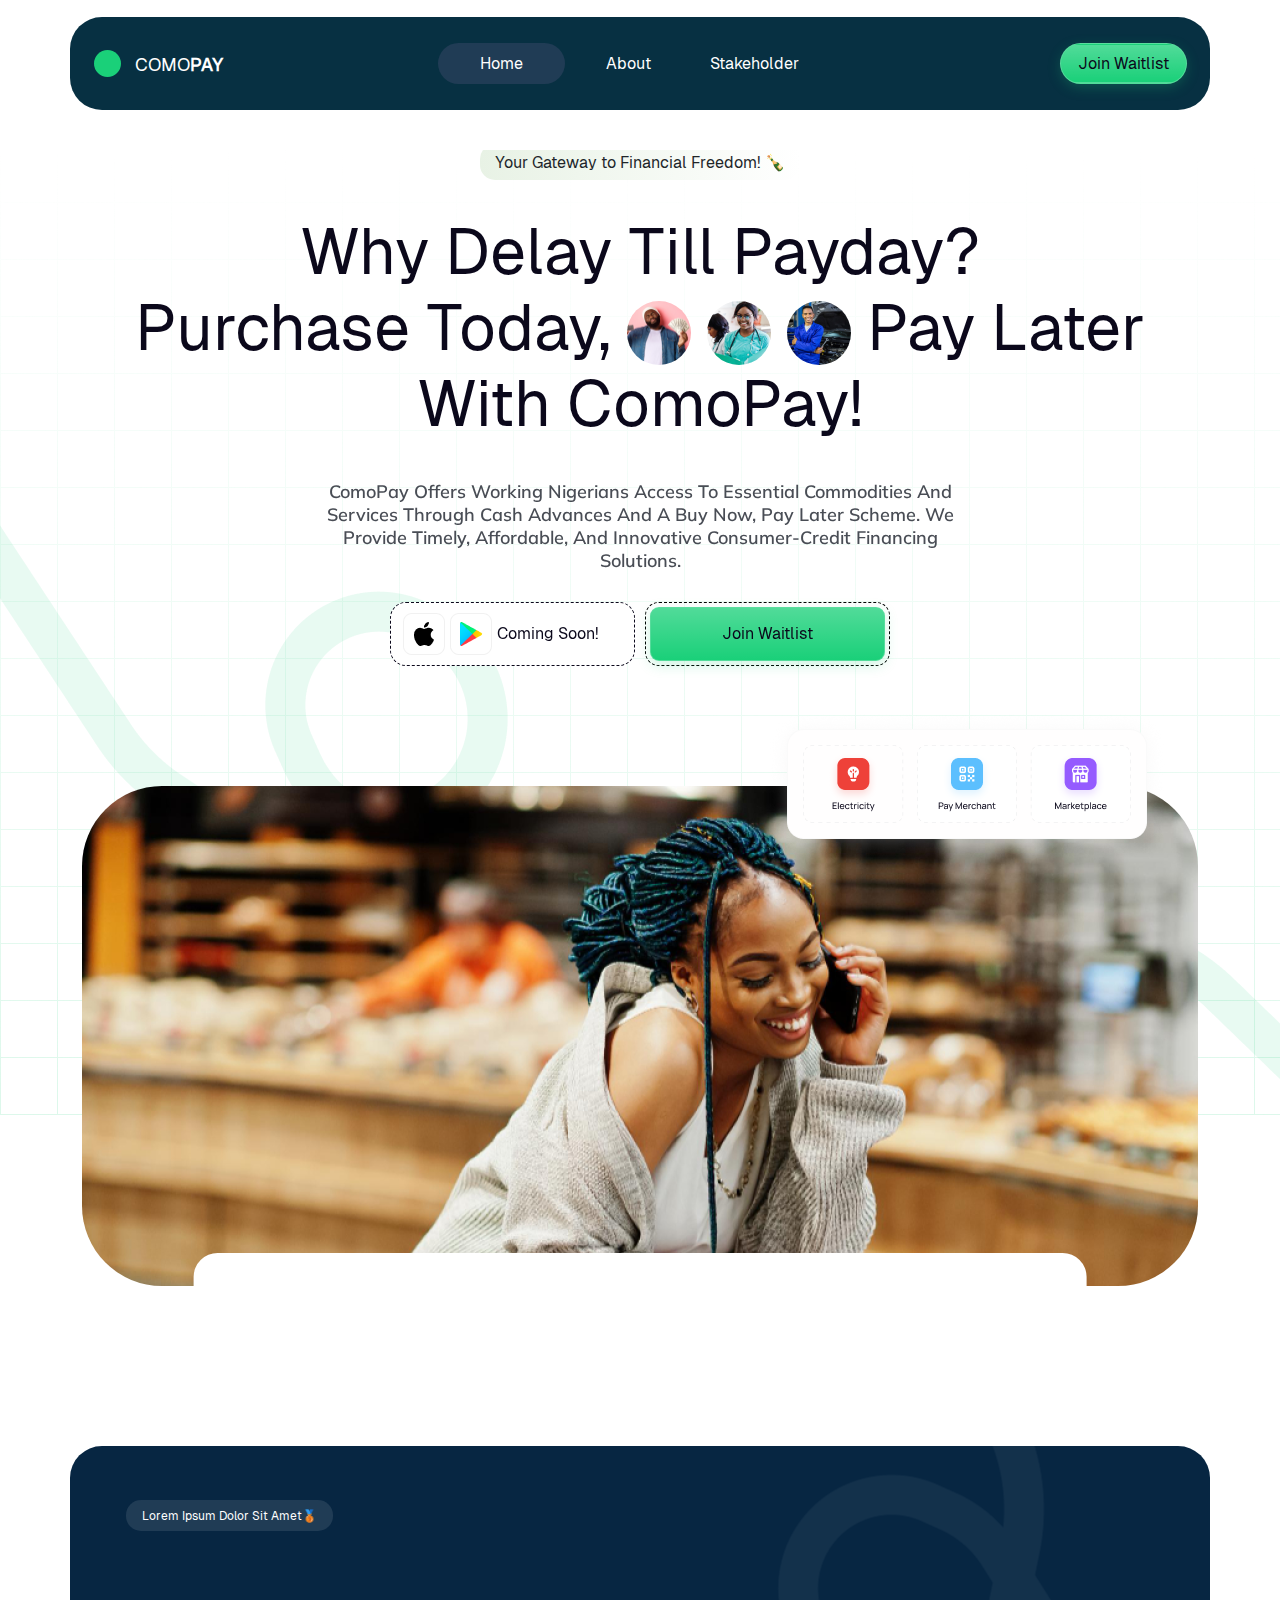
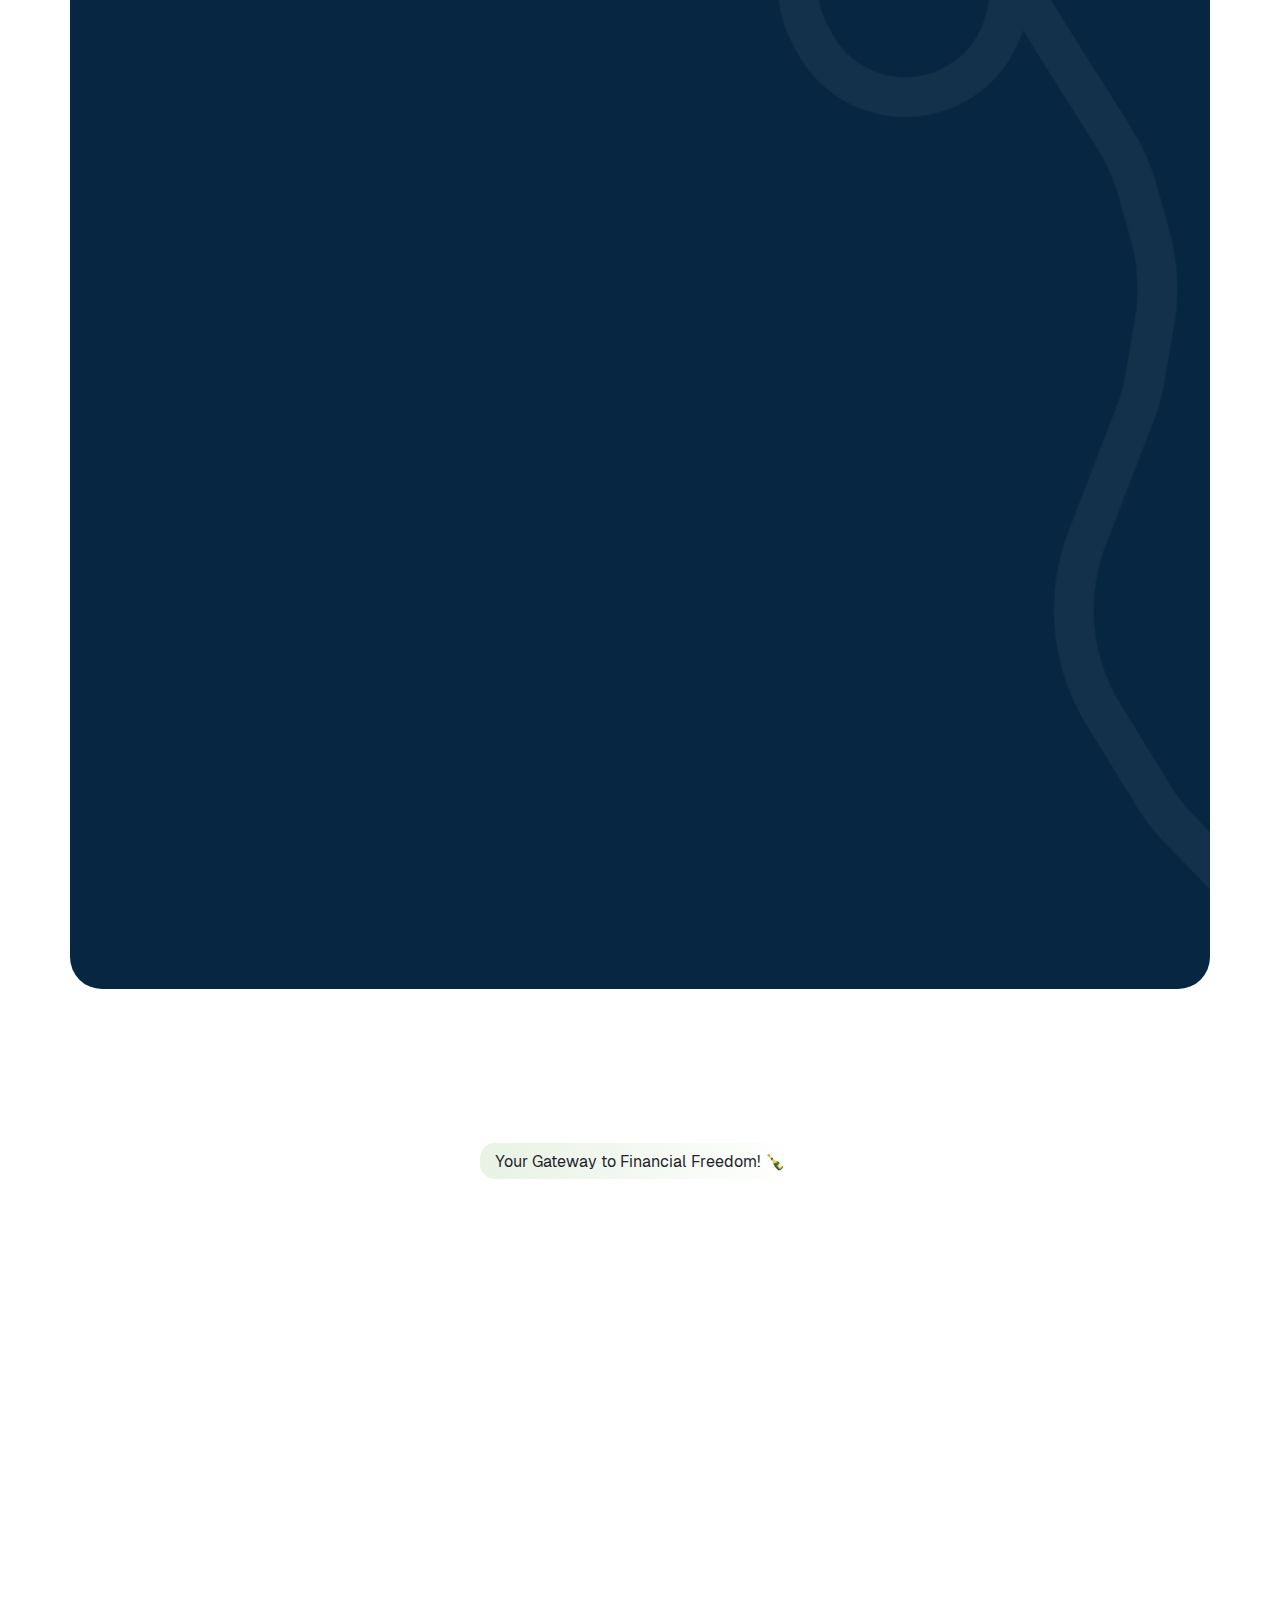
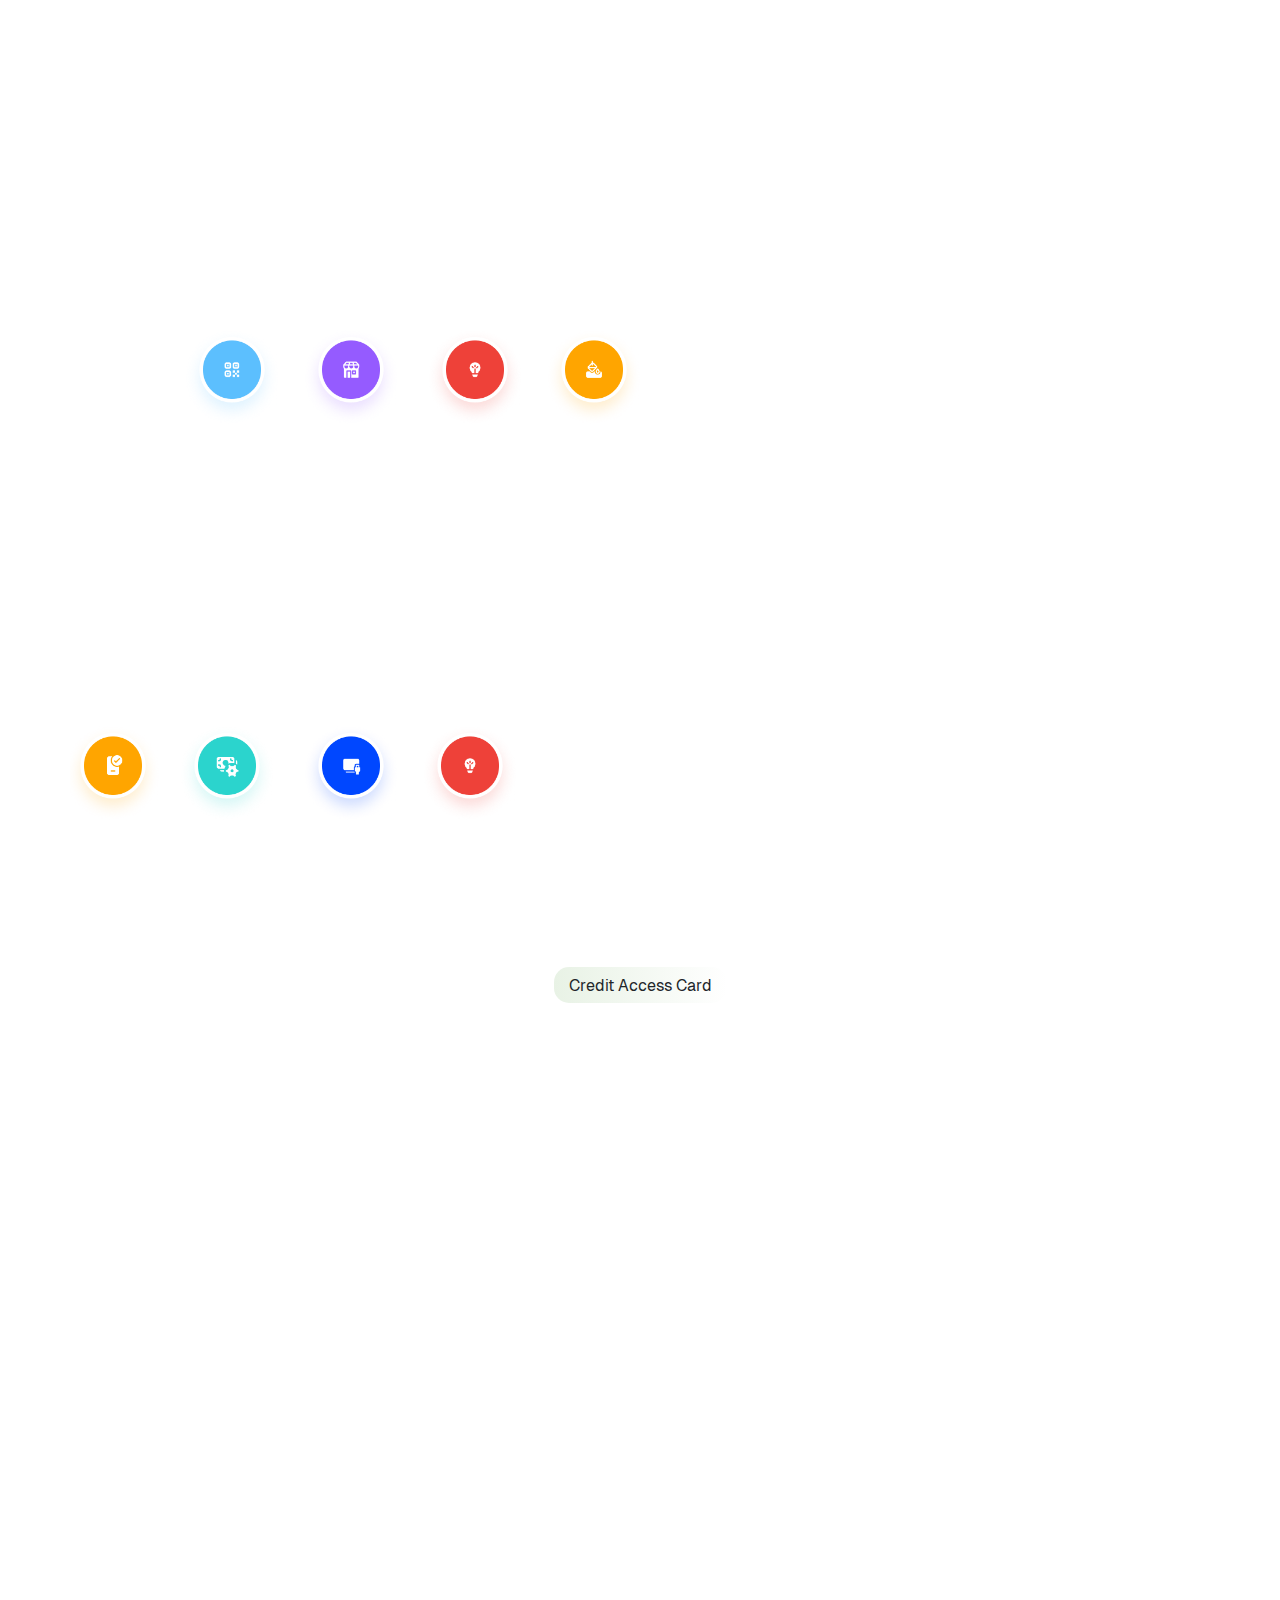
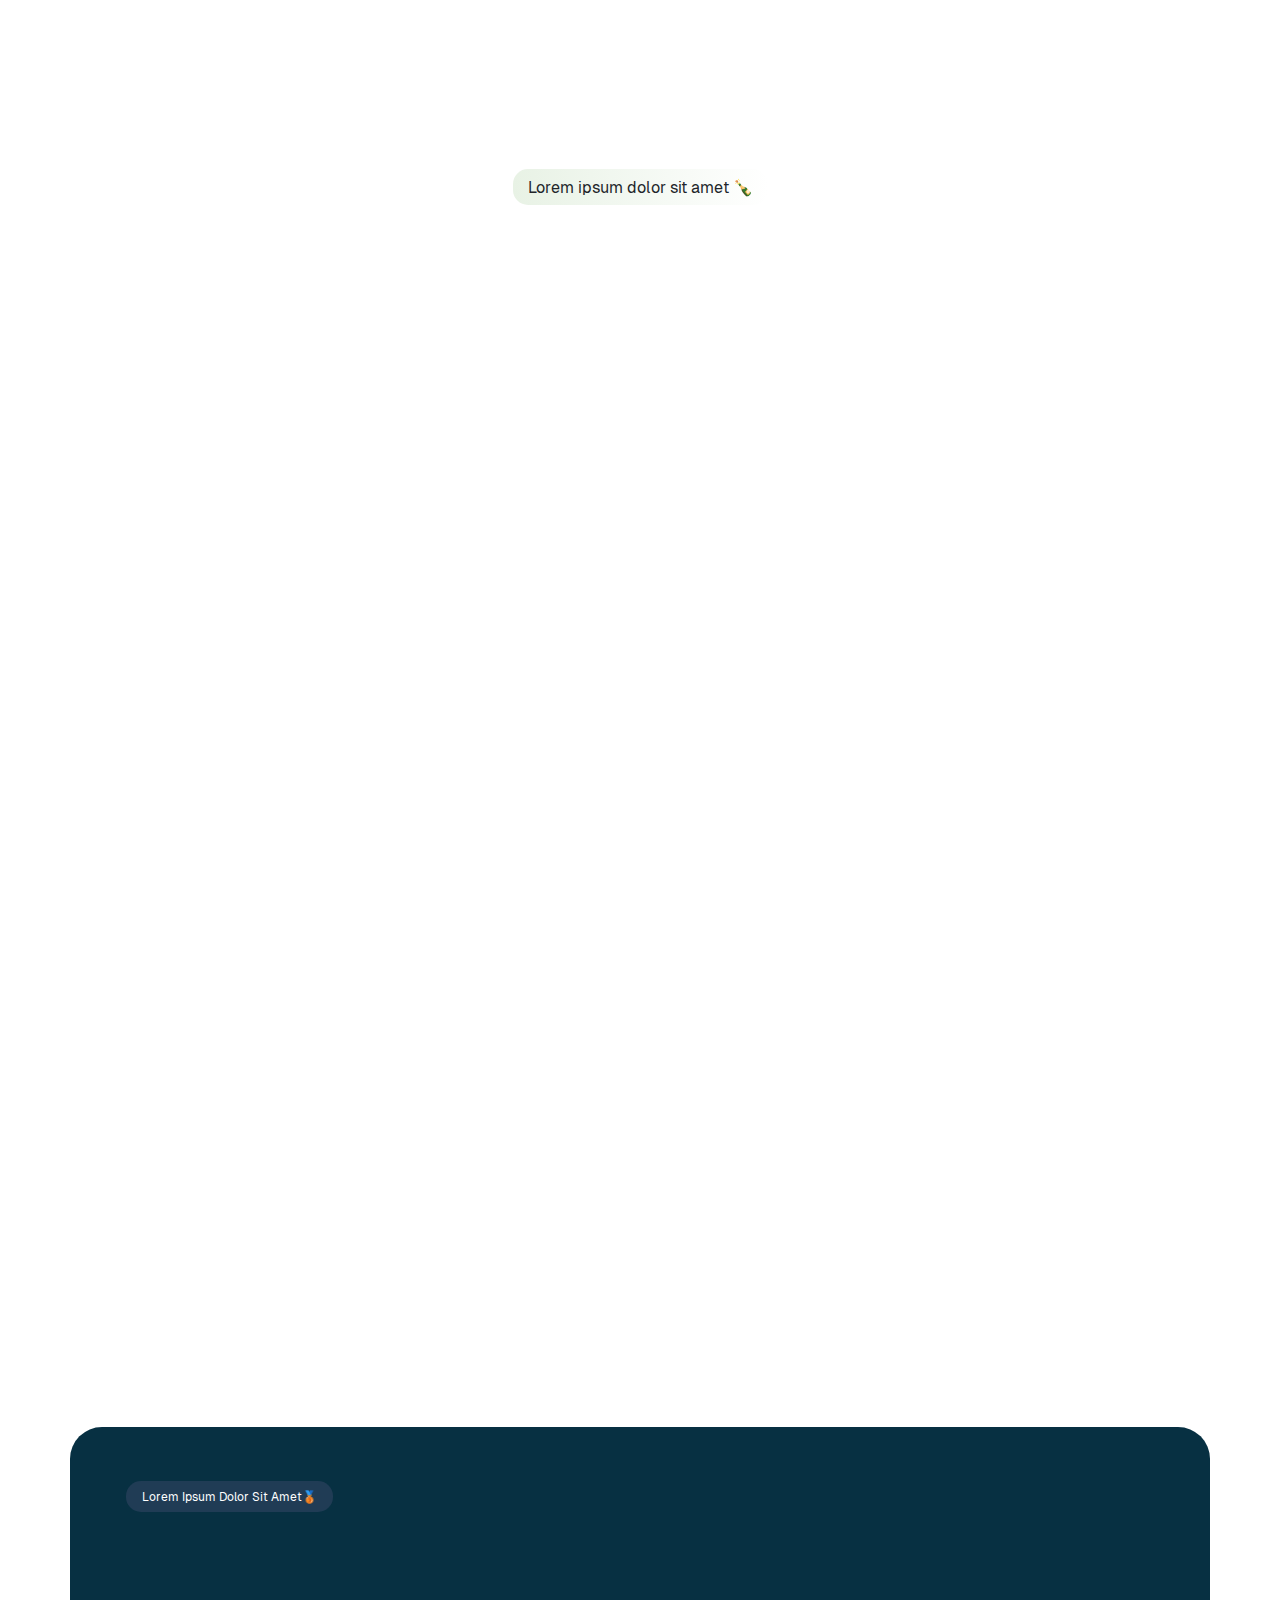
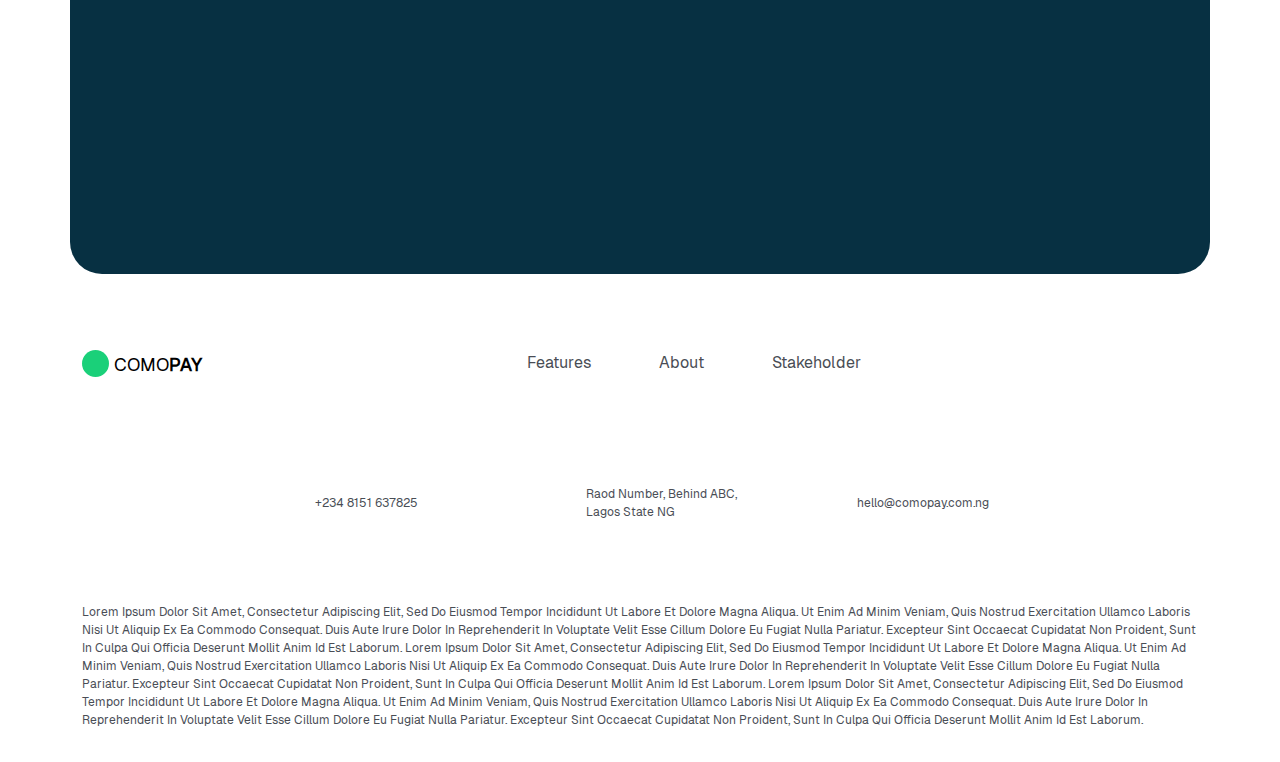
==== about.html @ c74b18bd "updated" ====
<!DOCTYPE html>
<html lang="en">
<head>
    <meta charset="UTF-8">
    <meta http-equiv="X-UA-Compatible" content="IE=edge">
    <meta name="viewport" content="width=device-width, initial-scale=1.0">
    <link href="https://cdn.jsdelivr.net/npm/bootstrap@5.3.3/dist/css/bootstrap.min.css" rel="stylesheet" integrity="sha384-QWTKZyjpPEjISv5WaRU9OFeRpok6YctnYmDr5pNlyT2bRjXh0JMhjY6hW+ALEwIH" crossorigin="anonymous">
    <script src="https://cdn.jsdelivr.net/npm/bootstrap@5.3.3/dist/js/bootstrap.bundle.min.js" integrity="sha384-YvpcrYf0tY3lHB60NNkmXc5s9fDVZLESaAA55NDzOxhy9GkcIdslK1eN7N6jIeHz" crossorigin="anonymous"></script>
    <link rel="stylesheet" href="assets/style.css">
    <title>COMOPAY</title>
</head>
<body>
    <div class="blur"></div>
    <nav>
        <div class="container navbar">
            <div class="logo-flex row justify-content-start flex-row align-items-center">
                <div class="col-2 theCircle">
                    <div class="logo-circle"></div>
                </div>
                <p class="col-10 logo-text"><span>COMO</span>PAY</p>
            </div>
            <div class="lg link-list_flex row justify-content-between align-items-center">
                <a class="col-4 active" href="">Home</a>
                <a class="col-4" href="">About</a>
                <a class="col-4" href="">Stakeholder</a>
                
            </div>
            <div class="lg link_btn">
                <a href="">Join Waitlist</a>
            </div>
            <div class="sm" onclick="openNav()">
                <svg xmlns="http://www.w3.org/2000/svg" viewBox="0 0 24 24" width="30px" height="30px" fill="rgba(255,255,255,1)"><path d="M18 18V20H6V18H18ZM21 11V13H3V11H21ZM18 4V6H6V4H18Z"></path></svg>
            </div>
        </div>
        
    </nav>

    <div class="hidden-menu">
        <div class="major-hidden_menu">
            <div class="hidden-menu_container">
                <a class="col-4 active" href="">Home</a>
                <a class="col-4" href="">About</a>
                <a class="col-4" href="">Stakeholder</a>
                <div class=" link_btn">
                    <a href="">Join Waitlist</a>
                </div>
            </div>
        </div>
    </div>

    <section class="hero">
        <div>
            <img src="assets/050.png" alt="image" class="fixed-side">
        </div>
        <div class="container">
            <div class="hero_flex">
                <div class="hero-flex_item">
                    <span class="faded_text">Your Gateway to Financial Freedom! 🍾</span>
                    <h1 class="main-header fade">Why Delay Till Payday?<br>Purchase today, <span><img src="assets/045.png" alt="image" class="pop"></span>
                        <span><img src="assets/049.png" alt="image" class="pop"></span>
                        <span><img src="assets/076.png" alt="image" class="pop"></span>
                        pay later<br>with ComoPay!</h1>
                    <p class="header-text fade-right">
                        ComoPay offers working Nigerians access to essential commodities and services through Cash Advances and a Buy Now, 
                        Pay Later Scheme. We provide timely, affordable, and innovative consumer-credit financing solutions.
                    </p>
                    <div class="btn_area fade">
                        <button style="background: white" class="soon">
                            <img loading="lazy" src="assets/028.png" alt >
                            <img loading="lazy" src="assets/029.png" alt >
                            <span >Coming Soon!</span>
                        </button>
                        <div class="btnShade1">
                            <button class="join">Join Waitlist</button>
                        </div>
                        
                    </div>
                </div>
                <!-- <div class="col-lg-4 hero-logo_block fade-left">
                    <img loading="lazy" src="assets/Dark.png" alt class="hero_logo">
                </div> -->
            </div>

            <div class="freeBg">
                <img src="assets/052.png" alt="" class="topPart fade-down" loading="lazy">
                <img src="assets/044.png" alt="" class="bottomPart bottomFirst fade" loading="lazy">
                <img src="assets/047.png" alt="" class="bottomPart bottomSecond fade" loading="lazy">
                <img src="assets/048.png" alt="" class="bottomPart bottomThird fade" loading="lazy">
                <img src="assets/053.png" alt="" class="bottomRight fade-left" loading="lazy">
                <div class="company_logo company_logo1 lg">
                    <div class="logo_flex">
                        <div class="logo_flex_item fade">
                            <img loading="lazy" src="assets/001.png" alt>
                        </div>
                        <div class="logo_flex_item fade delay1">
                            <img loading="lazy" src="assets/002.png" alt>
                        </div>
                        <div class="logo_flex_item fade delay2">
                            <img loading="lazy" src="assets/003.png" alt>
                        </div>
                        <div class="logo_flex_item fade delay3">
                            <img loading="lazy" src="assets/006.png" alt>
                        </div>
                    </div>
                </div>
            </div>
            <div class="company_logo customerLogo sm">
                <div class="logo_flex">
                    <div class="logo_flex_item">
                        <img loading="lazy" src="assets/001.png" alt>
                    </div>
                    <div class="logo_flex_item">
                        <img loading="lazy" src="assets/002.png" alt>
                    </div>
                    <div class="logo_flex_item">
                        <img loading="lazy" src="assets/003.png" alt>
                    </div>
                    <!-- <div class="logo_flex_item">
                        <img loading="lazy" src="assets/004.png" alt>
                    </div>
                    <div class="logo_flex_item">
                        <img loading="lazy" src="assets/005.png" alt>
                    </div> -->
                    <div class="logo_flex_item">
                        <img loading="lazy" src="assets/006.png" alt>
                    </div>
                </div>
            </div>
        </div>
    </section>

    <section style="overflow: hidden;" class="discover container">
        <div>
            <img loading="lazy" src="assets/051.png" alt="image" class="spiral">
        </div>
        <div class="main-container">
            <div class="boxed_header-block">
                <span class="boxed_header">Lorem ipsum dolor sit amet🥉</span>
            </div>
            <div style="overflow: hidden">
                <h2 class="fade-left">Explore Our Key Offerings: Essential Commodities and Services</h2>
            </div>
            <div class="discover_grid">
                <div class="discover-grid_child fade">
                    <img loading="lazy" src="assets/054.png" alt="image" loading="lazy">
                    <div class="theContent">
                        <h3>Foods  & Groceries</h3>
                        <p>Rice, Beans, Oils, Flours, Meat, Fish, Vegetables, condiments, Fruits, Beverages and More</p>
                    </div>
                </div>
                <div class="discover-grid_child fade delay1">
                    <img loading="lazy" src="assets/055.png" alt="image" loading="lazy">
                    <div class="theContent">
                        <h3>Healthcare</h3>
                        <p>Hospital Bills, Medications, Medical Tests, Healthcare and fitness Devices and more</p>
                    </div>
                </div>
                <div class="discover-grid_child fade delay2">
                    <img loading="lazy" src="assets/056.png" alt="image" loading="lazy">
                    <div class="theContent">
                        <h3>Cash Advance</h3>
                        <p>Salary Advance, Emergency Cash,Credit Cards and more</p>
                    </div>
                </div>
            </div>
            <div class="discover_grid2">
                <div class="discover-grid_child fade-right">
                    <img loading="lazy" src="assets/057.png" alt="image" loading="lazy">
                    <div class="theContent">
                        <h3>Transportaion</h3>
                        <p>Transport Fares/Tickets (i.e. Bus,Cab, Bike, Train, Boat, rail, plane etc) , Fuels (i.e. Petrol, Kerosene, Diesel, CNG etc), Vehicle Maintenance and</p>
                    </div>
                </div>
                <div class="discover-grid_child fade-left">
                    <img loading="lazy" src="assets/058.png" alt="image" loading="lazy">
                    <div class="theContent">
                        <h3>Utilities</h3>
                        <p>Electricity, Water, Waste Bills, Cable TV, Airtime/Data, Cooking Gas etc</p>
                    </div>
                </div>
            </div>
            <div class="discover_grid">
                <div class="discover-grid_child wide fade">
                    <img loading="lazy" src="assets/059.png" alt="image" loading="lazy">
                    <div class="theContent">
                        <h3>Consumer Electronics</h3>
                        <p>TV, Cookers, Ovens, Freezers, Lamps, Fans, Solar inverters, Generators, Blender, Kitchen Utensils,Mobile Devices, Smart wearables and more</p>
                    </div>
                </div>
                <div class="discover-grid_child fade delay1">
                    <img loading="lazy" src="assets/060.png" alt="image" loading="lazy">
                    <div class="theContent">
                        <h3>Farm Inputs</h3>
                        <p>Seedling, Farm Tools, Herbicides, Animal Feeds & Vertinary Drugs and more</p>
                    </div>
                </div>
                <div class="discover-grid_child fade delay2">
                    <img loading="lazy" src="assets/061.png" alt="image" loading="lazy">
                    <div class="theContent">
                        <h3>Premium Financing</h3>
                        <p>Health insurance, Life Insurance, Vehicle Insurance, Fire Insurance, Farm Insurance etc.</p>
                    </div>
                </div>
            </div>
        </div>
    </section>
    <section class="cash container">
        <div class="cash_header">
            <span class="faded_text">Your Gateway to Financial Freedom! 🍾</span>
            <h2 class="main-header fade">Discover Our Range of Credit Services and Solutions</h2>
        </div>
        <div class="row flex-column flex-md-row align-items-center justify-content-between first_flex">
            <div class="col">
                <h3 class="fade-right">Cash Advance</h3> 
                <p class="fade">Our mission is to foster financial inclusion and combat predatory lending practices by providing cash advances to individuals 
                    facing urgent financial needs. Our services cater to pensioners, civil servants, corporate employees, as well as military and 
                    para-military personnel, offering them access to up to 50% of their monthly salary as a cash advance.
                </p>
                <a class="started" href="">Get Started</a>
            </div>
            <div class="col image_block">
                <img loading="lazy" src="assets/062.png" alt="image" class="image-side fade">
                <img loading="lazy" src="assets/047.png" alt="image" class="image-side1 fade-left">
                <img loading="lazy" src="assets/053.png" alt="image" class="image-side2 fade-right">
            </div>
        </div>

        <div style="margin-top: 160px" class="row flex-column flex-md-row align-items-center justify-content-between second_flex">
            <div class="col image_block2">
                <img loading="lazy" src="assets/card.png" alt="image" class="image-side fade-down">
                <img loading="lazy" src="assets/066.png" alt="image" class="image-side3">
                <img loading="lazy" src="assets/065.png" alt="image" class="image-side4">
                <img loading="lazy" src="assets/063.png" alt="image" class="image-side5">
                <img loading="lazy" src="assets/064.png" alt="image" class="image-side6">
                <img loading="lazy" src="assets/069.png" alt="image" class="image-side7">
                <img loading="lazy" src="assets/068.png" alt="image" class="image-side8">
                <img loading="lazy" src="assets/067.png" alt="image" class="image-side9">
                <img loading="lazy" src="assets/063.png" alt="image" class="image-side10">
            </div>
            <div class="col">
                <h3 class="fade-left">Credit Financing Services</h3>
                <p class="fade">At ComoPay, we offer tailored and cost-effective credit financing options for individuals in immediate need of essential items 
                    ike food, groceries, healthcare, transportation, insurance, utilities, farm inputs, and consumer electronics, among others. 
                    Through our Buy Now, Pay Later scheme, customers can make purchases from our partnered merchants and spread the payments 
                    conveniently over a period of 3 to 12 months.
                </p>
                <a class="started" href="">Get Started</a>
            </div>
        </div>
    </section>
    <section class="cards">
        <div class="container">
            <span class="faded_text">Credit Access Card</span>
            <p class="cards-header fade">The Future: Como Credit Card</p>
            <p class="cards-text fade">Discover financial freedom with the ComoPay Credit Card. Benefit from seamless transactions, 
                exclusive rewards, and flexible credit payment options.</p>
            <div class="cards_flex lg-scroll">
                <div class="host fade delay1">
                    <img loading="lazy" src="assets/039.png" alt id="black">
                </div>
                <div class="host fade" >
                    <img loading="lazy" src="assets/037.png" alt id="green">
                </div>
                <div class="host fade delay2">
                    <img loading="lazy" src="assets/038.png" alt id="orange">
                </div>
                <!-- <div class="host" id="white"></div> -->
                <!--                 
                <img src="assets/040.png" alt>
                <img src="assets/041.png" alt> -->
            </div>
            <div class="mini-scroll">
                <!-- <div class="mini-scroll-"></div>
                <div class="mini-scroll-"></div>
                <div class="mini-scroll-"></div>
                <div class="mini-scroll-"></div>
                <div class="mini-scroll-"></div> -->
                <img loading="lazy" src="assets/037.png" alt>
                <img loading="lazy" src="assets/039.png" alt>
                <img loading="lazy" src="assets/038.png" alt>
                <img loading="lazy" src="assets/040.png" alt>
                <img loading="lazy" src="assets/041.png" alt>
            </div>
        </div>
    </section>

    <div style="overflow: hidden;" class="tabs container">
        <div class="cash_header">
            <span class="faded_text">Lorem ipsum dolor sit amet 🍾</span>
            <h2 class="main-header fade">Benefits of ComoPay</h2>
        </div>
        <div class="discover_grid">
            <div class="tabs-item fade">
                <img src="assets/070.png" alt="image" class="tag" loading="lazy">
                <p>Access to instant monthly credit round the year</p>
            </div>
            <div class="tabs-item fade delay1">
                <img src="assets/071.png" alt="image" class="tag" loading="lazy">
                <p>Flexible credit plans and affordable service rate (one digit)</p>
            </div>
            <div class="tabs-item fade delay3">
                <img src="assets/072.png" alt="image" class="tag" loading="lazy">
                <p>User friendly platform; no paper work, no hard collateral</p>
            </div>
            <div class="tabs-item fade delay4">
                <img src="assets/073.png" alt="image" class="tag" loading="lazy">
                <p>One-stop-shop platform for all essential commodities & services</p>
            </div>
            <div class="tabs-item fade delay5">
                <img src="assets/074.png" alt="image" class="tag" loading="lazy">
                <p>Multi-service delivery channels (e.g. Mobile Apps, Card, POS, USSD, etc.)</p>
            </div>
            <div class="tabs-item fade delay6">
                <img src="assets/075.png" alt="image" class="tag" loading="lazy">
                <p>Active agent of Sustainable Development Goals (SDG # 1,2,3,5,8,9,10,11,12,17)</p>
            </div>
        </div>
         <div class="image-side20">
            <img loading="lazy" src="assets/Dark.png" alt="iamge" class="leftImage fade">
            <img loading="lazy" src="assets/Dark1.png" alt="iamge" class="middleImage fade delay1">
            <img loading="lazy" src="assets/Dark2.png" alt="iamge" class="rightImage fade delay2">
            <img loading="lazy" src="assets/Sound2.png" alt="iamge" class="topmost fade">
        </div>
    </div>
   

    <section class="newsletter container">
        <span class="boxed_header">Lorem ipsum dolor sit amet🥉</span>
        <p class="news_header fade">Join the ComoPay Community</p>
        <p class="news_text fade-right">Join Our Empowered Community: Take control of your finances with ComoPay. Sign up for exclusive updates and early access.</p>
        <div class="btn_area white-border fade-left">
            <button class="soon">
                <img loading="lazy" src="assets/042.png" alt >
                <img loading="lazy" src="assets/043.png" alt >
                <span style="color: white">Coming Soon!</span>
            </button>
            <div class="btnShade">
                <button class="join">Join Waitlist</button>
            </div>
            
        </div>
    </section>

    <footer class="footer container">
        <div class="footer-container">
            <div>
                <div style="display: flex; justify-content: space-between; align-items: center;">
                    <div style="margin-right: 15px" class="theCircle">
                        <div class="logo-circle"></div>
                    </div>
                    <p style="color: black;" class="logo-text"><span>COMO</span>PAY</p>
                </div>
            </div>
            <div class="footer-org">
                <a href="">Features</a>
                <a href="">About</a>
                <a href="">Stakeholder</a>
            </div>
            <div>
                <a href=""><img loading="lazy" src="assets/030.png" alt></a>
                <a href=""><img loading="lazy" src="assets/031.png" alt></a>
                <a href=""><img loading="lazy" src="assets/032.png" alt></a>
                <a href=""><img loading="lazy" src="assets/033.png" alt></a>
            </div>
        </div>
        
        <div class="theFooterBreak">
            <div class="discover_grid theBottomGrid">
                <div class="row align-items-center">
                    <div class="col-3">
                        <img loading="lazy" src="assets/079.png" alt="image" class="imageLast">
                    </div>
                    <span class="col">+234 8151 637825</span>
                </div>
                <div class="row align-items-center">
                    <div class="col-3">
                        <img loading="lazy" src="assets/078.png" alt="image" class="imageLast">
                    </div>
                    <span class="col">Raod Number, Behind ABC, Lagos State NG</span>
                </div>
                <div class="row align-items-center">
                    <div class="col-3">
                        <img loading="lazy" src="assets/077.png" alt="image" class="imageLast">
                    </div>
                    <span class="col">hello@comopay.com.ng</span>
                </div>
            </div>
            <p class="downText" style="margin-top: 80px">Lorem ipsum dolor sit amet, consectetur adipiscing elit, sed do eiusmod tempor incididunt ut labore et dolore magna aliqua. 
                Ut enim ad minim veniam, quis nostrud exercitation ullamco laboris nisi ut aliquip ex ea commodo consequat. 
                Duis aute irure dolor in reprehenderit in voluptate velit esse cillum dolore eu fugiat nulla pariatur. 
                Excepteur sint occaecat cupidatat non proident, sunt in culpa qui officia deserunt mollit anim id est laborum. 
                Lorem ipsum dolor sit amet, consectetur adipiscing elit, sed do eiusmod tempor incididunt ut labore et dolore magna aliqua. 
                Ut enim ad minim veniam, quis nostrud exercitation ullamco laboris nisi ut aliquip ex ea commodo consequat. 
                Duis aute irure dolor in reprehenderit in voluptate velit esse cillum dolore eu fugiat nulla pariatur. 
                Excepteur sint occaecat cupidatat non proident, sunt in culpa qui officia deserunt mollit anim id est laborum.
                Lorem ipsum dolor sit amet, consectetur adipiscing elit, sed do eiusmod tempor incididunt ut labore et dolore magna aliqua. 
                Ut enim ad minim veniam, quis nostrud exercitation ullamco laboris nisi ut aliquip ex ea commodo consequat. 
                Duis aute irure dolor in reprehenderit in voluptate velit esse cillum dolore eu fugiat nulla pariatur. 
                Excepteur sint occaecat cupidatat non proident, sunt in culpa qui officia deserunt mollit anim id est laborum.</p>
        </div>
    </footer>

    <script src="https://cdnjs.cloudflare.com/ajax/libs/gsap/3.12.5/gsap.min.js"></script>

    <script src="script.js"></script>
</body>
</html>
---- assets/style.css ----
@import url('https://fonts.googleapis.com/css2?family=Mulish:ital,wght@0,200..1000;1,200..1000&display=swap');

* {
    padding: 0; 
    margin: 0;
    box-sizing: border-box;
}
html {
    scroll-behavior: smooth;
}

@font-face {
    font-family: Geist;
    src: url(/assets/geist/statics-ttf/Geist-Regular.ttf);
}

body {
    margin: 0;
    padding: 0;
    font-family: Geist;
}

nav {
    width: 100%;
    position: fixed;
    top: 17px;
    padding: 0 16px;
    z-index: 10;
}
p {
    margin: 0;
}
a {
    color: white;
    text-decoration: none;
}

/* .blur {
    top: 0;
    width: 100%;
    height: 100%;
    position: fixed;
    z-index: 8;
    background: rgba(0,0,0,.5)
} */

.fade {
    opacity: 0;
    filter: blur(5px);
    transform: translateY(40%);
    transition: all 1s ease;
} 

.fade-down {
    opacity: 0;
    filter: blur(5px);
    transform: translateY(-40%);
    transition: all 1s ease;
} 

.fade-left {
    opacity: 0;
    filter: blur(5px);
    transform: translateX(40%);
    transition: all 1s ease;
}

.fade-right {
    opacity: 0;
    filter: blur(5px);
    transform: translateX(-40%);
    transition: all 1s ease;
}

.fade-down {
    opacity: 0;
    filter: blur(5px);
    transform: translateY(-40%);
    transition: all 1s ease;
} 

.show {
    opacity: 1;
    filter: blur(0);
    transform: translateY(0);
}

.reveal {
    opacity: 1;
    filter: blur(0);
    transform: translateX(0);
}

.hidden-menu {
    position: fixed;
    top: 110px;
    width: 100%;
    height: 400px;
    right: 0;
    z-index: 9;
    padding: 0 16px;  
    display: none;  
}

.open {
    display: block!important;
}

.major-hidden_menu {
    background: white;
    width: 100%;
    margin: 0 auto;
    padding: 20px;
    border-radius: 32px;
    animation: slideInFromTop 0.5s forwards;
}

@keyframes slideInFromTop {
    from {
      transform: translateY(-100%);
    }
    to {
      transform: translateY(0);
    }
}

@keyframes slideOutToTop {
    from {
      transform: translateY(0);
    }
    to {
      transform: translateY(-100%);
    }
}

.hidden-menu_container {
    display: flex;
    flex-direction: column;
    gap: 20px;
    justify-content: center;
    align-items: center;
}

.hidden-menu_container a {
    color: #203C55;
    padding: 10px;
    text-align: center;
}

.hidden-menu_container .active {
    background: #203C55;
    border-radius: 59px;
    color: white;
    width: 100%;
} 

.hidden-menu_container .link_btn {
    justify-content: flex-start;
}

.active {
    background: #203C55;
    border-radius: 59px;
    padding: 10px;
}

.navbar {
    display: flex;
    justify-content: space-between;
    align-items: center;
    border-radius: 32px;
    background: #073042;
    padding: 26px 24px;
}

.navbar a {
    color: #FFF;
    text-align: center;
    font-family: Geist;
    font-size: 16px;
    font-style: normal;
    font-weight: 400;
    line-height: normal;
    text-transform: capitalize;
    transition: .3s ease-in-out;
}

.navbar a:hover {
    border-radius: 59px;
    padding: 10px;
    background: #203C55;
}

/* .link-list_flex a {
    width: 25%;
} */

.logo-flex, .link_btn, .link-list_flex  {
    flex: 1;
}

.link_btn {
    display: flex;
    justify-content: flex-end;
}

.link_btn a {
    border-radius: 37px;
    border: 1px solid transparent;
    background: linear-gradient(180deg, rgba(255, 255, 255, 0.24) 0%, rgba(255, 255, 255, 0.00) 100%), #1AD079;
    box-shadow: 0px 4px 14.2px 0px rgba(26, 208, 121, 0.25), 0px 0px 0px 1px #5FDEA1;
    color: #0B081B;
    text-align: center;
    font-family: Geist;
    font-size: 16px;
    font-style: normal;
    font-weight: 500;
    line-height: normal;
    text-transform: capitalize;
    padding: 8px 16px;
}

.link_btn a:hover {
    scale: 1.05;
    background: linear-gradient(180deg, rgba(255, 255, 255, 0.24) 0%, rgba(255, 255, 255, 0.00) 100%), #1AD079;
    padding: 8px 16px;
}

.theCircle {
    padding-right: 0;
}

.logo-circle {
    width: 27px;
    height: 27px;
    background: #1AD079;
    border-radius: 50%;
    margin-right: 0px;
    padding: 0;
}

.logo-text {
    color: #FFF;
    font-family: Geist;
    font-size: 18px;
    font-style: normal;
    font-weight: 600;
    line-height: normal;
    text-transform: capitalize;
    padding-top: 2px;
    padding-left: 0;
    margin-left: -10px;
}

.logo-text span {
    font-weight: 68;
}

.sm {
    display: none;
}

.fixed-side {
    position: absolute;
    z-index: -1;
    left: -8%;
    top: 15%;
}

.hero {
    margin-top: 150px;
    margin-bottom: 80px;
    background: url(/assets/Vector.png) no-repeat;
    position: relative;
    overflow: hidden;
}

.hero_flex {
    overflow: hidden;
}

.hero-flex_item {
    text-align: center;
}

.company_logo {
    background: white;
    padding: 20px;
    width: 80%;
    margin: 0 auto;
    border-radius: 24px;
    position: absolute;
    bottom: -15%;
    
    left: 50%;
}

.company_logo1 {
    transform: translate(-50%, -50%);
}

.logo_flex {
    display: grid;
    grid-template-columns: repeat(4, 1fr);
    text-align: center;
}

.logo_flex_item {
    transition: .3s ease-in-out;
}

.logo_flex_item:hover {
    scale: 1.05;
}

.faded_text {
    padding: 8.5px 15px;
    border-radius: 15px;
    background: linear-gradient(90deg, #E8F2E5 0%, rgba(232, 242, 229, 0.00) 100%);
    margin-bottom: 24px;
    width: 60%;
    max-width: 300px;
}

.faded_text p {
    color: #0B081B;
    font-family: Geist;
    font-size: 12px;
    font-style: normal;
    font-weight: 400;
    line-height: normal;
    text-transform: capitalize;
}

.main-header {
    color: #0B081B;
    font-family: Geist;
    font-size: 64px;
    font-style: normal;
    font-weight: 106;
    line-height: 76px; /* 118.75% */
    text-transform: capitalize;
    padding-top: 40px;
}

.faded-span {
    border-radius: 8px;
    background: linear-gradient(90deg, #E8F2E5 50%, rgba(232, 242, 229, 0.00) 100%);
    padding: 0 10px;
    border-left: 1px solid #1AD079;
}

.header-text {
    color: #494D55;
    font-family: "Mulish", sans-serif;
    font-size: 18px;
    font-style: normal;
    font-weight: 600;
    line-height: normal;
    text-transform: capitalize;
    margin: 32px 0;
    width: 680px;
    margin: 0 auto;
    padding-top: 30px;
}

.pop {
    width: 64px;
    height: 64px;
    border-radius: 50%;
}

.imageLast {
    width: 40px;
    height: 40px;
}

.theFooterBreak {
    margin-top: 80px
}

.theFooterBreak span {
    color: #494D55;
    font-family: Geist;
    font-size: 12px;
    font-style: normal;
    font-weight: 400;
    line-height: 18px; /* 112.5% */
}

.btnShade, .btnShade1 {
    padding: 5px;
    border: 1px dashed white;
    border-radius: 14px;
    transition: .3s ease-in-out;
    cursor: pointer;
}

.btnShade:hover, .btnShade1:hover {
    scale: 1.05;
}

.btnShade1 {
    border: 1px dashed black;
}

.hero-logo_block {
    text-align: right; 
    display: flex; 
    justify-content: right;
}

.hero_logo {
    /* margin-top: 80px; */
    text-align: right;
    width: 60%;
    height: auto;
}

.btn_area {
    display: grid;
    grid-template-columns: repeat(2, 1fr);
    width: 100%;
    max-width: 500px;
    gap: 10px;
    margin: 0 auto;
    padding-top: 30px;
    padding-bottom: 40px;
}

.btn_area button {
    border-radius: 16px;
    border: 1px dashed #0B081B;
    padding: 10px 12px;
    color: #0B081B;
    font-family: Geist;
    font-size: 16px;
    font-style: normal;
    font-weight: 500;
    line-height: 24px; /* 150% */
    text-transform: capitalize;
}

.soon {
    background: transparent;
    display: flex;
    align-items: center;
    gap: 5px;
}

.join {
    background: linear-gradient(180deg, rgba(255, 255, 255, 0.24) 0%, rgba(255, 255, 255, 0.00) 100%), #1AD079;
    box-shadow: 0px 4px 14.2px 0px rgba(26, 208, 121, 0.25), 0px 0px 0px 1px #5FDEA1;
    transition: .3s ease-in-out;
    width: 100%;
    height: 100%;
    border: none!important;
    border-radius: 8px!important;
    cursor: pointer;
}

.freeBg {
    margin-top: 80px;
    margin-bottom: 80px;
    background: url(/assets/046.png);
    background-repeat: no-repeat;
    width: 100%;
    height: 500px;
    border-radius: 80px;
    position: relative;
}

.topPart, .bottomPart, .bottomRight {
    position: absolute;
    transform: translate(-50%, -50%);
}

.topPart {
    top: 0;
    right: -15%;
}

.bottomPart {
    bottom: 0;
}

.bottomFirst {
    left: 12%;
}

.bottomSecond {
    left: 25%;
}

.bottomThird {
    left: 38%;
}

.bottomRight {
    right: -10%;
    bottom: 8%;
}

.discover {
    border-radius: 32px;
    background: #072642;
    padding: 56px;
    position: relative;
    overflow: hidden;
}

.boxed_header {
    border-radius: 15px;
    background: #203C55;
    color: #FFF;
    font-family: Geist;
    font-size: 12px;
    font-style: normal;
    font-weight: 400;
    line-height: normal;
    text-transform: capitalize;
    padding: 8.5px 16px;
}

.main-container h2{
    margin-top: 32px;
    color: #FFF;
    font-family: Geist;
    font-size: 40px;
    font-style: normal;
    font-weight: 500;
    line-height: 48px; /* 120% */
    text-transform: capitalize;
    margin-bottom: 48px;
    width: 100%;
    max-width: 734px;
}

.spiral {
    position: absolute;
    transform: translate(-50%, -50%);
    right: -40%;
    top: 50%;
}

.discover_grid {
    display: grid;
    grid-template-columns: repeat(3, 1fr);
    gap: 32px;
    margin-bottom: 32px;
    grid-column: span 2, 1, 1;
}

.discover_grid2 {
    display: grid;
    grid-template-columns: repeat(2, 1fr);
    gap: 32px;
    margin-bottom: 32px;
}

.discover-grid_child {
    border-radius: 24px;
    background: #203C55;
    padding: 32px;
}

.discover-grid_child h3 {
    color: #FFF;
    font-size: 24px;
    font-style: normal;
    font-weight: 500;
    line-height: normal;
    text-transform: capitalize;
}

.discover-grid_child p{
    color: #D2D2D5;
    font-size: 16px;
    font-style: normal;
    font-weight: 400;
    line-height: 24px; /* 150% */
    text-transform: capitalize;
}

.mini_text {
    color: #D2D2D5;
    font-size: 16px;
    font-style: normal;
    font-weight: 400;
    line-height: 24px; /* 150% */
    text-transform: capitalize;
    width: 650px;
    margin-bottom: 56px;
}

.minor-container_flex {
    width: 100%;
    margin: 0 auto;
}

.minor_item {
    border-radius: 24px;
    border: 1px solid #F1F1F1;
    background: #FFF;
    box-shadow: 0px 4px 10.2px 0px rgba(164, 166, 170, 0.06);
    padding: 32px;
    width: 33%;
    position: relative;
}

.delay1 {
    transition-delay: 50ms;
}

.delay2 {
    transition-delay: 100ms;
}

.delay3 {
    transition-delay: 150ms;
}

.delay4 {
    transition-delay: 200ms;
}

.delay5 {
    transition-delay: 250ms;
}

.delay6 {
    transition-delay: 300ms;
}

.wrapper {
    width: 100%;
    /* width: 150px; */
    height: 110px;
    position: relative;
    overflow: hidden;
   left: 50%;
   margin-top: 30px;
   display: flex;
   justify-content: center;
   align-items: center;
}

.wrapper-box {
    position: absolute;
    left: -50%;
}

.wrapper-boxes {
    left: -250%;
}

/* .scroll-rel {
    position: relative;
} */

.bottom-scroll {
    margin-top: -20px;
}

.off {
    background: #EE4139;
    padding: 7px 10px;
    text-align: center;
    color: white;
    border-radius: 61.742px;
    color: #FFF;
    font-size: 9.08px;
    font-style: normal;
    font-weight: 800;
    line-height: 10.896px; /* 120% */
    text-transform: capitalize;
    width: 60px;
    position: absolute;
    top: -20%;
    right: 10%;
    z-index: 10;
}

.minor-header {
    color: #0B081B;
    font-family: Geist;
    font-size: 24px;
    font-style: normal;
    font-weight: 500;
    line-height: normal;
    text-transform: capitalize;
    margin-bottom: 7px;
}

.minor-text {
    color: #494D55;
    font-family: Geist;
    font-size: 16px;
    font-style: normal;
    font-weight: 400;
    line-height: 24px; /* 150% */
    text-transform: capitalize;
}

.payday-container {
    position: relative;
    padding-top: 36px;
}

.floatingImg {
    position: absolute;
    right: 0%;
    top: 4%;
}

.pay-header {
    color: #0B081B;
    font-family: Geist;
    font-size: 16px;
    font-style: normal;
    font-weight: 500;
    line-height: normal;
    text-transform: capitalize;
    margin-bottom: 19px;
}

.payday {
    margin-top: 42px;
    border-radius: 13.229px;
    background: linear-gradient(90deg, #FFF8EC 0%, rgba(255, 248, 236, 0.00) 100%);
    box-shadow: 0px 0px 12.402px 0.827px rgba(255, 189, 0, 0.04);
    padding: 29px;
}

.mini_flex {
    border-radius: 8.268px;
    background: rgba(255, 241, 217, 0.80);
    padding: 10px 13px;
    margin-bottom: 12px;
    gap: 10px;
}

.scroll_infinite {
    display: flex;
    /* justify-content: space-between; */
    gap: 10px;
    overflow: hidden;
    width: auto;
    margin-bottom: 10px;
}

.utility {
    margin-top: 0px;
}

.mini_grid {
    display: grid;
    grid-template-columns: repeat(2, 1fr);
    margin-top: 37px;
    gap: 10px;
}

.mini_grid img {
    width: 100%;
    height: auto;
}

.mini-p {
    color: #333640;
    font-family: Manrope;
    font-size: 8.268px;
    font-style: normal;
    font-weight: 400;
    line-height: 9.922px; /* 120% */
    text-transform: capitalize;
}

.mini-p span{
    color: #0B081B;
    font-size: 9.922px;
    font-weight: 700;
}

.cash {
    overflow: hidden;
    padding-top: 80px;
    padding-bottom: 100px;
}

.cash_header {
    padding-top: 80px;
    padding-bottom: 100px;
}

.cash_header {
    text-align: center;
    margin: 0 auto;
}

.cash_header h2 {
    color: #1C202B;
    text-align: center;
    font-family: Geist;
    font-size: 40px;
    font-style: normal;
    font-weight: 500;
    line-height: normal;
    text-transform: capitalize;
    width: 100%;
    max-width: 738px;
    margin: 0 auto;
}

.first_flex, .second_flex {
    gap: 60px;
}

.image_block, .image_block2 {
    position: relative;
    height: 400px;
}

.image-side {
    border-bottom-right-radius: 40%;
    border-top-left-radius: 40%;
    object-fit: cover;
    width: 100%;
    height: 400px;
}

/* .image_block2 {
    position: relative;
    background: url(/assets/card.png) no-repeat;
    height: 400px;
    border-bottom-right-radius: 30%;
    border-top-left-radius: 30%;
    background-size: contain;
} */

.image-side1, .image-side2, .image-side3, .image-side4, .image-side5, .image-side6, .image-side7, .image-side8, .image-side9, .image-side10 {
    position: absolute;
    
}

.image-side3, .image-side4, .image-side5, .image-side6, .image-side7, .image-side8, .image-side9, .image-side10 {
    width: 100px;
    height: 100px;
    transform: translate(-50%, -50%);
}

.image-side1 {
    right: -6%;
    top: -5%;
}

.image-side2 {
    bottom: 0;
    left: -25%;
}

.image-side3, .image-side4, .image-side5, .image-side6 {
    top: 1%;
}

.image-side3 {
    left: 30%;
}

.image-side4 {
    left: 52%;
}

.image-side5 {
    left: 75%;
}

.image-side6 {
    left: 97%;
    
}

.image-side7, .image-side8, .image-side9, .image-side10 {
    bottom: -25%;
}

.image-side7 {
    left: 8%;
}
.image-side8 {
    left: 29%;
}

.image-side9 {
    left: 52%;
}

.image-side10 {
    left: 74%;
}


.cards {
    margin-top: 100px;
    text-align: center;
}

.cards-header {
    color: #0B081B;
    text-align: center;
    font-family: Geist;
    font-size: 40px;
    font-style: normal;
    font-weight: 106;
    line-height: 48px; /* 120% */
    text-transform: capitalize;
    margin-top: 32px;
    margin-bottom: 16px;
}

.cards-text {
    width: 471px;
    color: #494D55;
    text-align: center;
    font-family: Geist;
    font-size: 16px;
    font-style: normal;
    font-weight: 84;
    line-height: 24px; /* 150% */
    text-transform: capitalize;
    margin: 0 auto;
}

.cards_flex {
    margin-top: 80px;
    height: 450px;
    overflow: hidden;
    display: grid;
    grid-template-columns: repeat(3, 1fr);
    text-align: center;
}

.host {
    position: relative;
    height: 500px;
    overflow: hidden;
}

.cards_flex img {
    width: 100%;
    position: absolute;
    left: 0;
}

#white {
    width: 100%;
    height: 300px;
    position: absolute;
    top: 20%;
    left: 0;
    background: white;
}

#black {
    rotate: -10deg;
    left: 20%;
    top: 8%;
    z-index: 1;
}

#green {
    z-index: 2;
}

#orange {
    rotate: 10deg;
    left: -20%;
    top: 8%;
    z-index: 1;
}

.testimonial {
    margin-top: 140px;
    text-align: center;
}

.testimonial_flex {
    display: flex;
    justify-content: space-between;
    align-items: center;
    width: 370px;
    margin: 0 auto;
    overflow-x: auto;
    gap: 10px;
}

.testimonial_flex::-webkit-scrollbar {
    display: none;
}

.progress-bars {
    display: flex;
    width: 370px;
    justify-content: space-between;
    align-items: center;
    gap: 10px;
    margin: 0 auto;
    padding-top: 40px;
}

.progress-bar {
    width: 20%;
    height: 5px;
    background: grey;
    border-radius: 10px;
  }

.progress-active {
    background: #1AD079;
}

.comment_slab {
    width: 100%;
    flex: 0 0 auto;
}

.img_flex {
    padding-top: 56px;
    padding-bottom: 41px;
    width: 80%;
    max-width: 400px;
    margin: 0 auto;
}

.img_flex img {
    width: 52px; 
    height: auto;
}

.comment_slab {
    border-radius: 16px;
    background: #D9D9D9;
    padding: 24px;
    width: 369px;
    margin: 0 auto
}

.theComment {
    color: #494D55;
    text-align: center;
    font-family: Geist;
    font-size: 16px;
    font-style: normal;
    font-weight: 400;
    line-height: 24px; /* 150% */
    text-transform: capitalize;
    margin-bottom: 16px;
}

.theName {
    color: #0B081B;
    text-align: center;
    font-family: Geist;
    font-size: 16px;
    font-style: normal;
    font-weight: 600;
    line-height: 24px; /* 150% */
    text-transform: capitalize;
    margin-bottom: 8px;
}

.nickname {
    color: #494D55;
    text-align: center;
    font-family: Geist;
    font-size: 16px;
    font-style: normal;
    font-weight: 400;
    line-height: 24px; /* 150% */
}

.experience {
    margin-top: 106px;
}

.experience_flex {
    overflow: hidden;
}

.experience-flex_item {
    position: relative;
}

.wave {
    position: absolute;
    top: 20%;
}

.exp-header {
    color: #0B081B;
    font-family: Geist;
    font-size: 40px;
    font-style: normal;
    font-weight: 106;
    line-height: 48px; /* 120% */
    text-transform: capitalize;
    margin-top: 32px;
    margin-bottom: 16px;
}

.exp-text {
    width: 471px;
    color: #494D55;
    font-family: Geist;
    font-size: 16px;
    font-style: normal;
    font-weight: 400;
    line-height: 24px; /* 150% */
    text-transform: capitalize;
}

.lists {
    margin-top: 56px;
}

.lists-item_flex {
    margin-bottom: 24px;
    border-radius: 24px;
    border: 1px dashed #0B081B;
    padding: 24px;
    width: 70%;
    gap: 13px;
    flex-wrap: nowrap;
}

.lists-item_flex img {
    width: 46px;
    height: 46px;
}

.lists-item_flex p{
    color: #0B081B;
    font-family: Geist;
    font-size: 18px;
    font-style: normal;
    font-weight: 500;
    line-height: 18px; /* 100% */
    text-transform: capitalize;
    width: 262px;
}

.lists-item_flex span {
    color: #494D55;
    font-family: Geist;
    font-size: 12px;
    font-style: normal;
    font-weight: 400;
    line-height: 18px; /* 150% */
    text-transform: capitalize;
}

.newsletter {
    margin-top: 106px;
    margin-bottom: 50px;
    padding: 56px;
    border-radius: 32px;
    background: #073042;
    overflow: hidden;
}

.news_header {
    margin-top: 40.5px;
    color: #FFF;
    font-family: Geist;
    font-size: 40px;
    font-style: normal;
    font-weight: 500;
    line-height: 48px; /* 120% */
    text-transform: capitalize;
    margin-bottom: 16px;
}

.news_text {
    color: #D2D2D5;
    font-family: Geist;
    font-size: 16px;
    font-style: normal;
    font-weight: 400;
    line-height: 24px; /* 150% */
    text-transform: capitalize;
    width: 653px;
    margin-bottom: 32px;
}

.white-border {
    margin-left: 0;
}

.white-border button{
    border: 1px dashed white;
}

.footer {
    margin-bottom: 33px;
}

.theBottomGrid {
    width: 70%;
    margin: 0 auto;
}

.footer-container {
    display: flex;
    justify-content: space-between;
    align-items: center;
    padding: 26px 0px;
}

.footer-container a {
    color: #494D55;
}

.footer-org {
    display: flex;
    justify-content: space-between;
    align-items: center;
    gap: 20px;
    width: 30%
}

.footer-org a {
    transition: .3s ease-in-out;
}

.footer-org a:hover {
    color: #1AD079;
}

.downText {
    color: #494D55;
    font-family: Geist;
    font-size: 12px;
    font-style: normal;
    font-weight: 400;
    line-height: 18px; /* 150% */
    text-transform: capitalize;
}

.mini-scroll {
    display: none;
}

.tabs-item {
    text-align: center;
    border: 1px dashed #0B081B;
    padding: 24px;
    border-radius: 24px;
}

.image-side20 {
    position: relative;
    height: 600px;
    overflow: hidden;
}

.leftImage, .middleImage, .rightImage, .topmost {
    position: absolute;
    transform: translate(-50%, -50%);
    bottom: -50%;
}

.topmost {
    top: 10%;
    left: 70%;
}

.leftImage {
    left: 50%;
    /* top: 60%; */
    z-index: 2;
    width: 50%;
    height: auto;
}

.rightImage {
    left: 25%;
    width: 50%;
    height: auto;
}
.middleImage {
    left: 75%;
    width: 50%;
    height: auto;
}

@media only screen and (max-width: 991px ) {
    .sm {
        display: block
    }
    .lg {
        display: none;
    }
    .hero {
        text-align: center;
    }
    .logo_flex {
        grid-template-columns: repeat(3, 1fr);
        row-gap: 20px;
       text-align: center;
    }
    /* .minor-container_flex {
        grid-template-columns: repeat(2, 1fr);
    } */

    .hero-logo_block {
        margin-top: 40px;
        display: flex; 
        justify-content: center;
    }

    .experience-flex_item {
        text-align: center;
    }

    .exp-text {
        margin: 0 auto;
    }

    .lists {
        display: flex;
        flex-direction: column;
        justify-content: center;
        align-items: center;
    }
    
    .lists-item_flex p {
        text-align: left;
    }

    .footer-container {
        flex-direction: column-reverse;
        gap: 50px;
    }

    .footer-org {
        flex-direction: column;
        gap: 20px;
    }

    .cards {
        margin-top: 100px;
    }

    .minor-container_flex {
        gap: 10px;
    }

    .minor_item {
        width: 70%;
        margin: 0 auto;
    }
    .discover {
        padding: 30px;
    }
    .mini_text, .news_text, .cards-text {
        width: auto;
    }
    .cards_flex {
        height: 300px;
    }

    .header-text {
        font-size: 14px;
        width: 100%;
    }
    .faded_text, .boxed_header  {
        font-size: 12px;
    }

    .main-header {
        font-size: 32px;
        font-weight: 500;
        line-height: 40px; /* 125% */
        margin-top: 24px;
    }

    .main-container h2 {
        font-size: 24px;
        font-style: normal;
        font-weight: 500;
        line-height: 32px; /* 133.333% */
    }

    .mini_text {
        font-size: 14px;
        font-style: normal;
        font-weight: 400;
        line-height: 20px; /* 142.857% */
    }

    .cards-header, .exp-header, .news_header {
        font-size: 24px;
        font-style: normal;
        font-weight: 500;
        line-height: 32px; /* 133.333% */
    }
    
    .cards-text, .exp-text, .news_text {
        font-size: 14px;
        font-style: normal;
        font-weight: 84;
        line-height: 20px; /* 142.857% */
    }

    .theComment {
        font-size: 14px;
        font-style: normal;
        font-weight: 400;
        line-height: 20px; /* 142.857% */
    }

    .nickname {
        font-size: 14px;
        font-style: normal;
        font-weight: 400;
        line-height: 14px;
    }
    
    .btn_area {
        margin: 0 auto;
    }

    .white-border {
        margin-left: 0;
    }

    .hero_logo {
        width: 30%;
    }

    .discover_grid {
        grid-template-columns: repeat(2, 1fr);
    }

    .topPart {
        top: 0;
        right: -15%;
        width: 40%;
        height: auto;
    }
    
    .bottomPart {
        width: 10%;
        height: auto;
    }
    
    .bottomFirst {
        left: 12%;
        bottom: 1.5%;
    }
    
    .bottomSecond {
        left: 21%;
    }
    
    .bottomThird {
        left: 30%;
        bottom: 2%;
    }
    
    .bottomRight {
        right: 0%;
        bottom: 8%;
        width: 20%;
        height: auto;
    }

    .company_logo {
        bottom: -30%;
    }

    .image-side20 {
        height: 400px;
    }
    
    .logo-text {
        margin-left: -60px;
    }
}

@media screen and (max-width: 767px) {
    .hero {
        margin-top: 150px;
    }

  
    .minor-header {
        font-size: 18px;
        font-style: normal;
        font-weight: 500;
        line-height: normal;
    }

    .minor-text {
        font-size: 14px;
        font-style: normal;
        font-weight: 400;
        line-height: 20px; /* 142.857% */
    }

    .exp-text {
        width: auto;
    }
    
    .lists-item_flex {
        width: 100%;
    }

    .wave {
        width: 50px;
        height: 50px;
    }

    .phone {
        width: 100%;
        height: auto;
    }
    
    .newsletter {
        text-align: center;
    }

    .discover_grid, .discover_grid2 {
        grid-template-columns: repeat(1, 1fr);
    }

    .image-side2 {
        bottom: 0;
        left: 3%;
        width: 60%;
        height: auto;
    }

    .second_flex {
        width: 90%;
        margin: 0 auto;
    }

    .first_flex {
        overflow: hidden;
    }

    .image-side20 {
        margin-top: 100px;
        height: 220px;
    }

    .leftImage, .middleImage, .rightImage {
        bottom: -50%;
    }

    .freeBg {
        height: 300px;
        border-radius: 20px;
    }

    .customerLogo {
        position: static;
        margin: 0 auto;
    }

    .bottomPart {
        width: 20%;
        height: auto;
    }

    .bottomFirst {
        left: 12%;
        bottom: 1.5%;
    }
    
    .bottomSecond {
        left: 28.5%;
        width: 19%;
        height: auto;
    }
    
    .bottomThird {
        left: 45%;
        bottom: 2%;
    }

    .bottomRight {
        right: -5%;
        bottom: 12%;
        width: 30%;
        height: auto;
    }

    .image-side3, .image-side4, .image-side5, .image-side6, .image-side7, .image-side8, .image-side9, .image-side10 {
        width: 63.4px;
        height: 63.4px;
    }

    .image-side7, .image-side8, .image-side9, .image-side10 {
        bottom: -15%;
    }

    .topmost {
        width: 10%;
        height: auto;
        top: 10%;
    }

    .logo-text {
        margin-left: -5px;
    }

    .pop {
        width: 40px;
        height: 40px;
    }
}

@media screen and (max-width: 479px) {
    .discover, .newsletter {
        width: 90%;
    }
    .btn_area {
        width: 60%;
        margin: 0 auto;
        grid-template-columns: repeat(1, 1fr);
    }
    .white-border {
        width: 90%;
    }

    .btn_area button {
        display: flex;
        justify-content: center;
        align-items: center;
        height: 50px;
    }

    .logo_flex {
        grid-template-columns: repeat(2, 1fr);
    }

    .main-container h2, .mini_text, .boxed_header-block {
        text-align: center;
    }

    .lg-scroll {
        display: none;
    }

    .mini-scroll {
        margin-top: 40px;
        padding-top: 140px;
        display: flex;
        justify-content: flex-start;
        align-items: center;
        overflow-x: auto;
        overflow-y: hidden;
        gap: 20px;
        width: 100%;
        height: 600px;
    }

    .mini-scroll-item {
        width: 100%;
        flex: 1;
    }
    .mini-scroll img {
        width: 100%;
        flex: 0 0 auto;
    }

    .minor_item {
        width: 100%;
    }
}
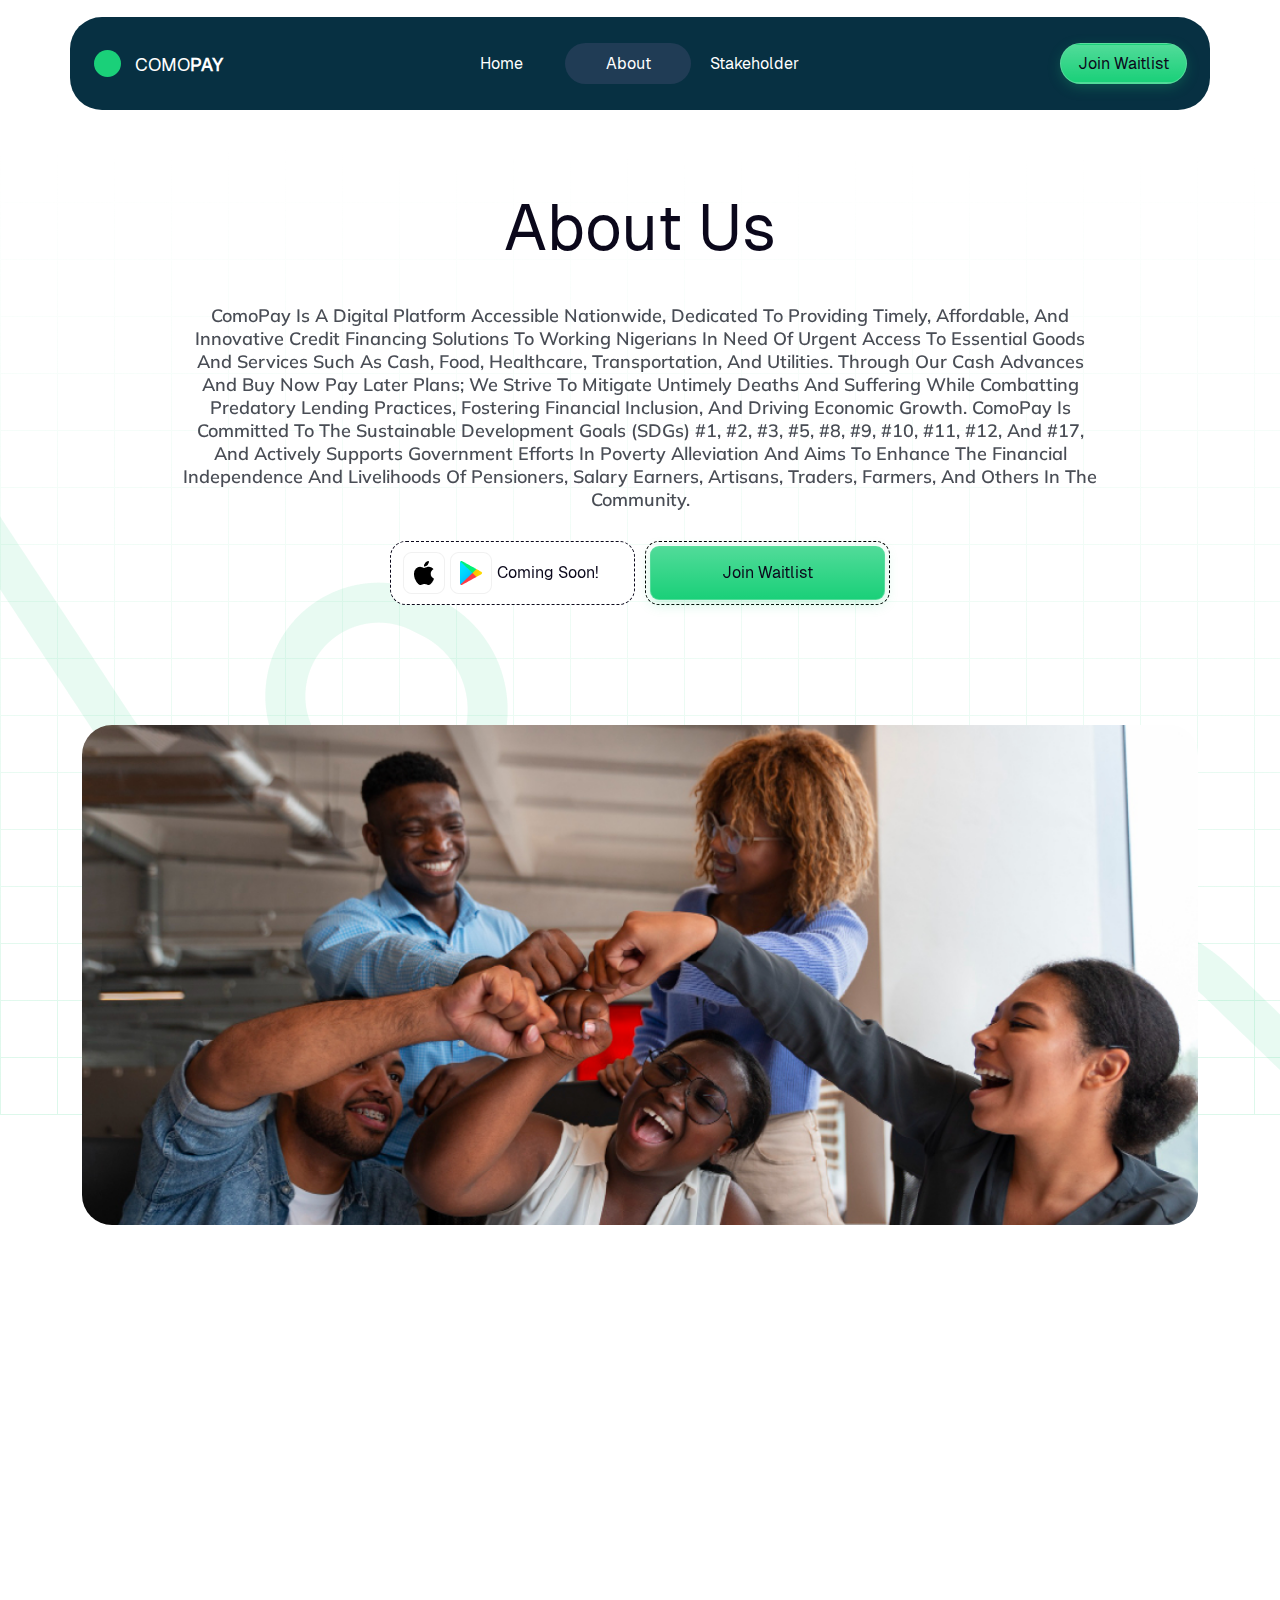
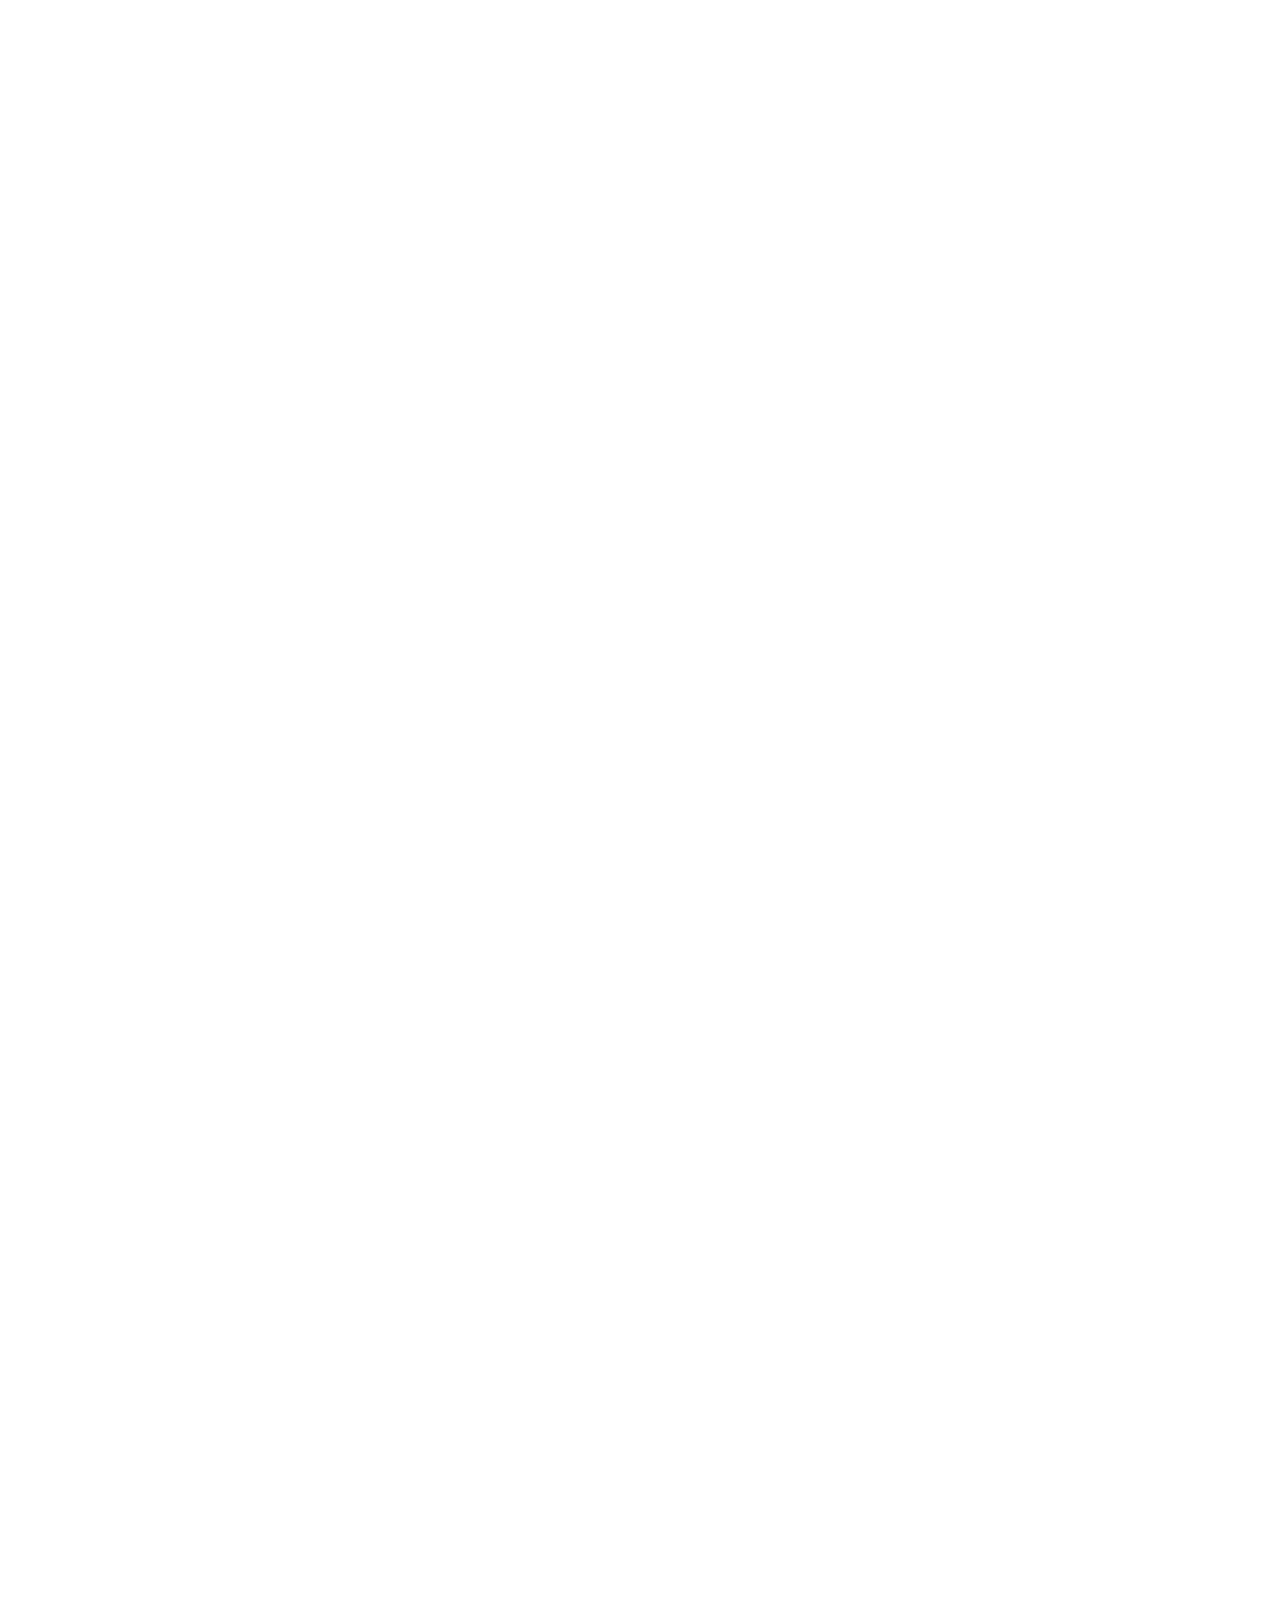
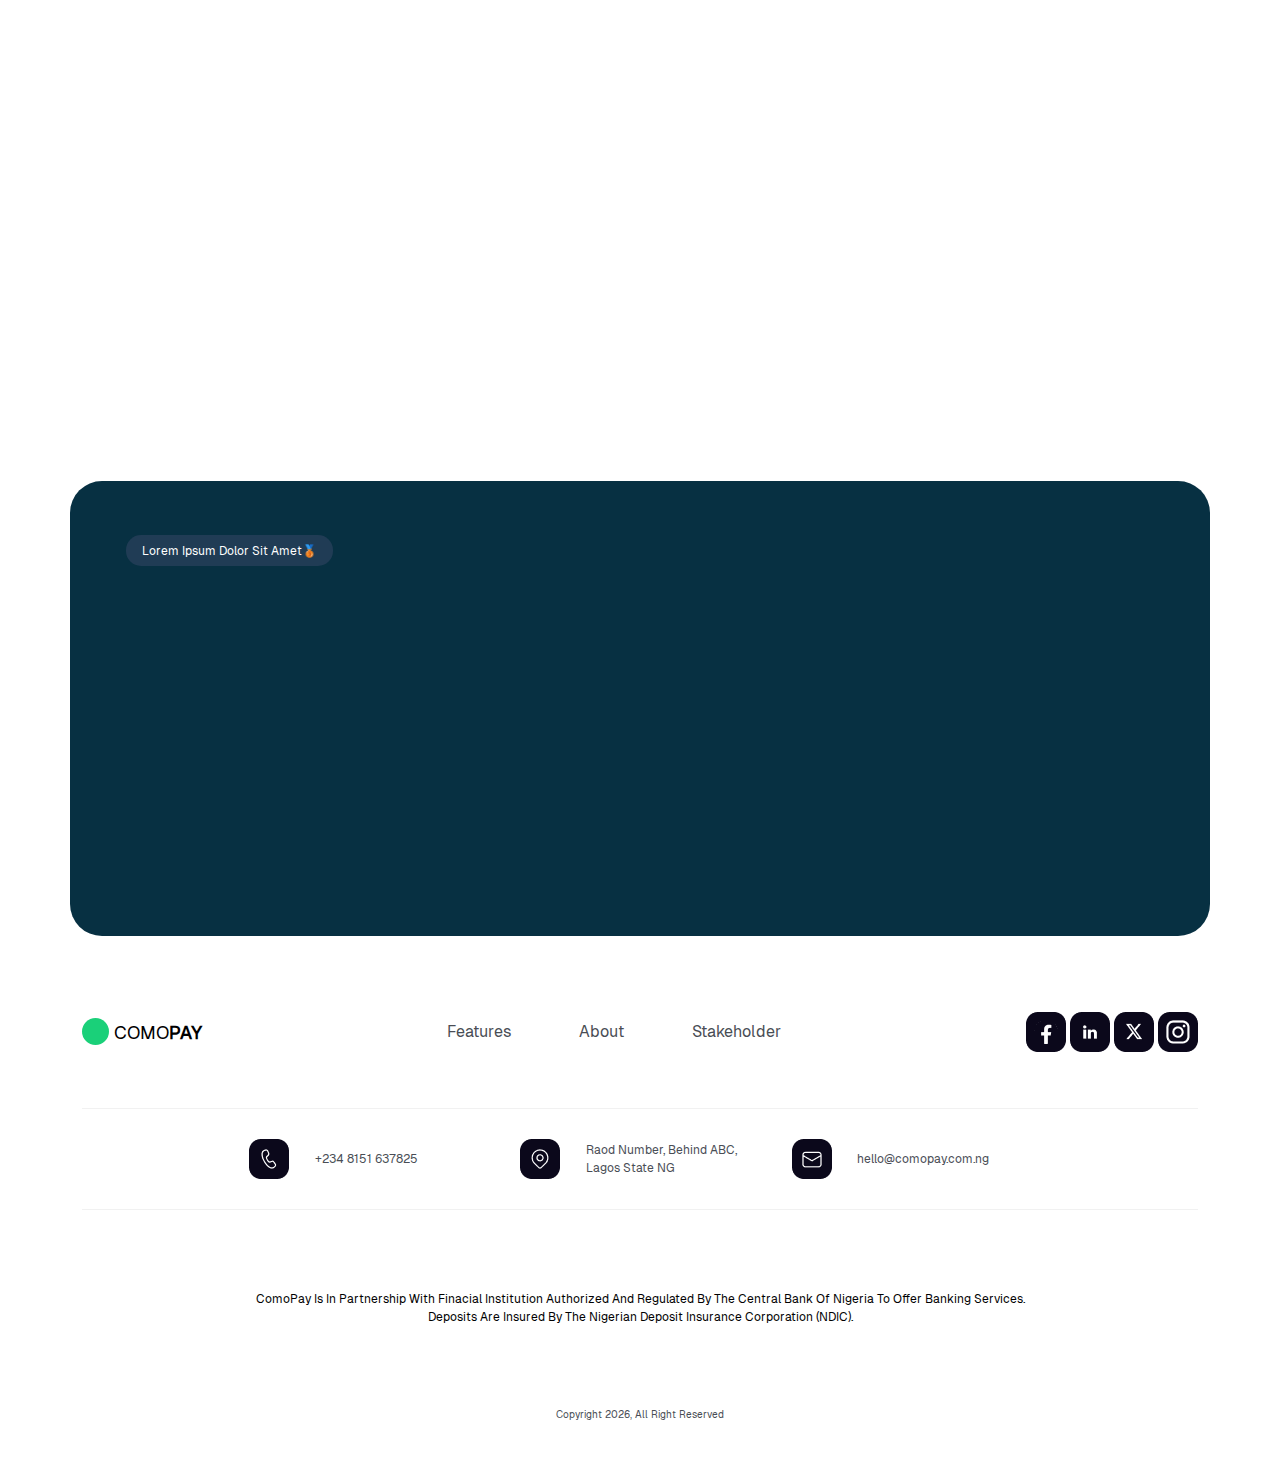
==== commit ca7cb66d: "updated" ====
--- a/about.html
+++ b/about.html
@@ -20,8 +20,8 @@
                 <p class="col-10 logo-text"><span>COMO</span>PAY</p>
             </div>
             <div class="lg link-list_flex row justify-content-between align-items-center">
-                <a class="col-4 active" href="">Home</a>
-                <a class="col-4" href="">About</a>
+                <a class="col-4" href="">Home</a>
+                <a class="col-4 active" href="">About</a>
                 <a class="col-4" href="">Stakeholder</a>
                 
             </div>
@@ -38,8 +38,8 @@
     <div class="hidden-menu">
         <div class="major-hidden_menu">
             <div class="hidden-menu_container">
-                <a class="col-4 active" href="">Home</a>
-                <a class="col-4" href="">About</a>
+                <a class="col-4" href="">Home</a>
+                <a class="col-4 active" href="">About</a>
                 <a class="col-4" href="">Stakeholder</a>
                 <div class=" link_btn">
                     <a href="">Join Waitlist</a>
@@ -48,21 +48,22 @@
         </div>
     </div>
 
-    <section class="hero">
+    <section class="hero abt_hero">
         <div>
             <img src="assets/050.png" alt="image" class="fixed-side">
         </div>
         <div class="container">
             <div class="hero_flex">
                 <div class="hero-flex_item">
-                    <span class="faded_text">Your Gateway to Financial Freedom! 🍾</span>
-                    <h1 class="main-header fade">Why Delay Till Payday?<br>Purchase today, <span><img src="assets/045.png" alt="image" class="pop"></span>
-                        <span><img src="assets/049.png" alt="image" class="pop"></span>
-                        <span><img src="assets/076.png" alt="image" class="pop"></span>
-                        pay later<br>with ComoPay!</h1>
-                    <p class="header-text fade-right">
-                        ComoPay offers working Nigerians access to essential commodities and services through Cash Advances and a Buy Now, 
-                        Pay Later Scheme. We provide timely, affordable, and innovative consumer-credit financing solutions.
+                    <h1 class="main-header fade-down">About Us</h1>
+                    <p class="header-text fade abt-hero-head">
+                        ComoPay is a digital platform accessible nationwide, dedicated to providing timely, affordable, and innovative credit 
+                        financing solutions to working Nigerians in need of urgent access to essential goods and services such as cash, food, 
+                        healthcare, transportation, and utilities. Through our cash advances and buy now pay later plans; we strive to 
+                        mitigate untimely deaths and suffering while combatting predatory lending practices, fostering financial inclusion, 
+                        and driving economic growth. ComoPay is committed to the Sustainable Development Goals (SDGs) #1, #2, #3, #5, #8, #9, 
+                        #10, #11, #12, and #17, and actively supports government efforts in poverty alleviation and aims to enhance the financial 
+                        independence and livelihoods of pensioners, salary earners, artisans, traders, farmers, and others in the community.
                     </p>
                     <div class="btn_area fade">
                         <button style="background: white" class="soon">
@@ -81,245 +82,75 @@
                 </div> -->
             </div>
 
-            <div class="freeBg">
-                <img src="assets/052.png" alt="" class="topPart fade-down" loading="lazy">
-                <img src="assets/044.png" alt="" class="bottomPart bottomFirst fade" loading="lazy">
-                <img src="assets/047.png" alt="" class="bottomPart bottomSecond fade" loading="lazy">
-                <img src="assets/048.png" alt="" class="bottomPart bottomThird fade" loading="lazy">
-                <img src="assets/053.png" alt="" class="bottomRight fade-left" loading="lazy">
-                <div class="company_logo company_logo1 lg">
-                    <div class="logo_flex">
-                        <div class="logo_flex_item fade">
-                            <img loading="lazy" src="assets/001.png" alt>
-                        </div>
-                        <div class="logo_flex_item fade delay1">
-                            <img loading="lazy" src="assets/002.png" alt>
-                        </div>
-                        <div class="logo_flex_item fade delay2">
-                            <img loading="lazy" src="assets/003.png" alt>
-                        </div>
-                        <div class="logo_flex_item fade delay3">
-                            <img loading="lazy" src="assets/006.png" alt>
-                        </div>
-                    </div>
-                </div>
-            </div>
-            <div class="company_logo customerLogo sm">
-                <div class="logo_flex">
-                    <div class="logo_flex_item">
-                        <img loading="lazy" src="assets/001.png" alt>
-                    </div>
-                    <div class="logo_flex_item">
-                        <img loading="lazy" src="assets/002.png" alt>
-                    </div>
-                    <div class="logo_flex_item">
-                        <img loading="lazy" src="assets/003.png" alt>
-                    </div>
-                    <!-- <div class="logo_flex_item">
-                        <img loading="lazy" src="assets/004.png" alt>
-                    </div>
-                    <div class="logo_flex_item">
-                        <img loading="lazy" src="assets/005.png" alt>
-                    </div> -->
-                    <div class="logo_flex_item">
-                        <img loading="lazy" src="assets/006.png" alt>
-                    </div>
-                </div>
-            </div>
-        </div>
+            <div class="freeBg2"></div>
     </section>
 
-    <section style="overflow: hidden;" class="discover container">
-        <div>
-            <img loading="lazy" src="assets/051.png" alt="image" class="spiral">
-        </div>
-        <div class="main-container">
-            <div class="boxed_header-block">
-                <span class="boxed_header">Lorem ipsum dolor sit amet🥉</span>
-            </div>
-            <div style="overflow: hidden">
-                <h2 class="fade-left">Explore Our Key Offerings: Essential Commodities and Services</h2>
-            </div>
-            <div class="discover_grid">
-                <div class="discover-grid_child fade">
-                    <img loading="lazy" src="assets/054.png" alt="image" loading="lazy">
-                    <div class="theContent">
-                        <h3>Foods  & Groceries</h3>
-                        <p>Rice, Beans, Oils, Flours, Meat, Fish, Vegetables, condiments, Fruits, Beverages and More</p>
-                    </div>
-                </div>
-                <div class="discover-grid_child fade delay1">
-                    <img loading="lazy" src="assets/055.png" alt="image" loading="lazy">
-                    <div class="theContent">
-                        <h3>Healthcare</h3>
-                        <p>Hospital Bills, Medications, Medical Tests, Healthcare and fitness Devices and more</p>
-                    </div>
-                </div>
-                <div class="discover-grid_child fade delay2">
-                    <img loading="lazy" src="assets/056.png" alt="image" loading="lazy">
-                    <div class="theContent">
-                        <h3>Cash Advance</h3>
-                        <p>Salary Advance, Emergency Cash,Credit Cards and more</p>
-                    </div>
-                </div>
-            </div>
-            <div class="discover_grid2">
-                <div class="discover-grid_child fade-right">
-                    <img loading="lazy" src="assets/057.png" alt="image" loading="lazy">
-                    <div class="theContent">
-                        <h3>Transportaion</h3>
-                        <p>Transport Fares/Tickets (i.e. Bus,Cab, Bike, Train, Boat, rail, plane etc) , Fuels (i.e. Petrol, Kerosene, Diesel, CNG etc), Vehicle Maintenance and</p>
-                    </div>
-                </div>
-                <div class="discover-grid_child fade-left">
-                    <img loading="lazy" src="assets/058.png" alt="image" loading="lazy">
-                    <div class="theContent">
-                        <h3>Utilities</h3>
-                        <p>Electricity, Water, Waste Bills, Cable TV, Airtime/Data, Cooking Gas etc</p>
-                    </div>
-                </div>
-            </div>
-            <div class="discover_grid">
-                <div class="discover-grid_child wide fade">
-                    <img loading="lazy" src="assets/059.png" alt="image" loading="lazy">
-                    <div class="theContent">
-                        <h3>Consumer Electronics</h3>
-                        <p>TV, Cookers, Ovens, Freezers, Lamps, Fans, Solar inverters, Generators, Blender, Kitchen Utensils,Mobile Devices, Smart wearables and more</p>
-                    </div>
-                </div>
-                <div class="discover-grid_child fade delay1">
-                    <img loading="lazy" src="assets/060.png" alt="image" loading="lazy">
-                    <div class="theContent">
-                        <h3>Farm Inputs</h3>
-                        <p>Seedling, Farm Tools, Herbicides, Animal Feeds & Vertinary Drugs and more</p>
-                    </div>
-                </div>
-                <div class="discover-grid_child fade delay2">
-                    <img loading="lazy" src="assets/061.png" alt="image" loading="lazy">
-                    <div class="theContent">
-                        <h3>Premium Financing</h3>
-                        <p>Health insurance, Life Insurance, Vehicle Insurance, Fire Insurance, Farm Insurance etc.</p>
-                    </div>
-                </div>
-            </div>
-        </div>
-    </section>
-    <section class="cash container">
-        <div class="cash_header">
-            <span class="faded_text">Your Gateway to Financial Freedom! 🍾</span>
-            <h2 class="main-header fade">Discover Our Range of Credit Services and Solutions</h2>
-        </div>
-        <div class="row flex-column flex-md-row align-items-center justify-content-between first_flex">
+    <section class="cash container abt_first">
+        <div class="row flex-column flex-md-row align-items-center justify-content-between second_flex abt-flex abt-flexst">
             <div class="col">
-                <h3 class="fade-right">Cash Advance</h3> 
-                <p class="fade">Our mission is to foster financial inclusion and combat predatory lending practices by providing cash advances to individuals 
-                    facing urgent financial needs. Our services cater to pensioners, civil servants, corporate employees, as well as military and 
-                    para-military personnel, offering them access to up to 50% of their monthly salary as a cash advance.
+                <h3 class="fade-right">Our Vision</h3> 
+                <p class="fade">To promote credit-based economy and to be recognized as an indelible part of enviable financial inclusion renaissance in Africa.
+                </p>
+            </div>
+            <div class="col image_block abt-image_block">
+                <img loading="lazy" src="assets/081.png" alt="image" class="fade abt_image">
+            </div>
+        </div>
+
+        <div style="margin-top: 100px" class="row flex-column flex-md-row align-items-center justify-content-between second_flex">
+            <div class="col image_block2 abt-image_block">
+                <img loading="lazy" src="assets/082.png" alt="image" class="fade-down abt_image">
+            </div>
+            <div class="col">
+                <h3 class="fade-left">Our Mission</h3>
+                <p class="fade">To promote better urban life and rural prosperity by improving experiences and access to affordable 
+                    essential commodities through consumer credit financing solutions
                 </p>
                 <a class="started" href="">Get Started</a>
             </div>
-            <div class="col image_block">
-                <img loading="lazy" src="assets/062.png" alt="image" class="image-side fade">
-                <img loading="lazy" src="assets/047.png" alt="image" class="image-side1 fade-left">
-                <img loading="lazy" src="assets/053.png" alt="image" class="image-side2 fade-right">
-            </div>
-        </div>
-
-        <div style="margin-top: 160px" class="row flex-column flex-md-row align-items-center justify-content-between second_flex">
-            <div class="col image_block2">
-                <img loading="lazy" src="assets/card.png" alt="image" class="image-side fade-down">
-                <img loading="lazy" src="assets/066.png" alt="image" class="image-side3">
-                <img loading="lazy" src="assets/065.png" alt="image" class="image-side4">
-                <img loading="lazy" src="assets/063.png" alt="image" class="image-side5">
-                <img loading="lazy" src="assets/064.png" alt="image" class="image-side6">
-                <img loading="lazy" src="assets/069.png" alt="image" class="image-side7">
-                <img loading="lazy" src="assets/068.png" alt="image" class="image-side8">
-                <img loading="lazy" src="assets/067.png" alt="image" class="image-side9">
-                <img loading="lazy" src="assets/063.png" alt="image" class="image-side10">
-            </div>
-            <div class="col">
-                <h3 class="fade-left">Credit Financing Services</h3>
-                <p class="fade">At ComoPay, we offer tailored and cost-effective credit financing options for individuals in immediate need of essential items 
-                    ike food, groceries, healthcare, transportation, insurance, utilities, farm inputs, and consumer electronics, among others. 
-                    Through our Buy Now, Pay Later scheme, customers can make purchases from our partnered merchants and spread the payments 
-                    conveniently over a period of 3 to 12 months.
-                </p>
-                <a class="started" href="">Get Started</a>
-            </div>
-        </div>
-    </section>
-    <section class="cards">
-        <div class="container">
-            <span class="faded_text">Credit Access Card</span>
-            <p class="cards-header fade">The Future: Como Credit Card</p>
-            <p class="cards-text fade">Discover financial freedom with the ComoPay Credit Card. Benefit from seamless transactions, 
-                exclusive rewards, and flexible credit payment options.</p>
-            <div class="cards_flex lg-scroll">
-                <div class="host fade delay1">
-                    <img loading="lazy" src="assets/039.png" alt id="black">
-                </div>
-                <div class="host fade" >
-                    <img loading="lazy" src="assets/037.png" alt id="green">
-                </div>
-                <div class="host fade delay2">
-                    <img loading="lazy" src="assets/038.png" alt id="orange">
-                </div>
-                <!-- <div class="host" id="white"></div> -->
-                <!--                 
-                <img src="assets/040.png" alt>
-                <img src="assets/041.png" alt> -->
-            </div>
-            <div class="mini-scroll">
-                <!-- <div class="mini-scroll-"></div>
-                <div class="mini-scroll-"></div>
-                <div class="mini-scroll-"></div>
-                <div class="mini-scroll-"></div>
-                <div class="mini-scroll-"></div> -->
-                <img loading="lazy" src="assets/037.png" alt>
-                <img loading="lazy" src="assets/039.png" alt>
-                <img loading="lazy" src="assets/038.png" alt>
-                <img loading="lazy" src="assets/040.png" alt>
-                <img loading="lazy" src="assets/041.png" alt>
-            </div>
         </div>
     </section>
 
     <div style="overflow: hidden;" class="tabs container">
         <div class="cash_header">
-            <span class="faded_text">Lorem ipsum dolor sit amet 🍾</span>
-            <h2 class="main-header fade">Benefits of ComoPay</h2>
-        </div>
-        <div class="discover_grid">
-            <div class="tabs-item fade">
+            <h2 class="main-header fade">Our Core Values</h2>
+        </div>
+        <div class="discover_grid abt_grid">
+            <div class="tabs-item fade abt-item">
                 <img src="assets/070.png" alt="image" class="tag" loading="lazy">
-                <p>Access to instant monthly credit round the year</p>
-            </div>
-            <div class="tabs-item fade delay1">
+                <p>Accessibility</p>
+            </div>
+            <div class="tabs-item fade abt-item delay1">
                 <img src="assets/071.png" alt="image" class="tag" loading="lazy">
-                <p>Flexible credit plans and affordable service rate (one digit)</p>
-            </div>
-            <div class="tabs-item fade delay3">
+                <p>Affordability</p>
+            </div>
+            <div class="tabs-item fade abt-item delay2">
                 <img src="assets/072.png" alt="image" class="tag" loading="lazy">
-                <p>User friendly platform; no paper work, no hard collateral</p>
-            </div>
-            <div class="tabs-item fade delay4">
+                <p>Transparency</p>
+            </div>
+            <div class="tabs-item fade abt-item delay3">
                 <img src="assets/073.png" alt="image" class="tag" loading="lazy">
-                <p>One-stop-shop platform for all essential commodities & services</p>
-            </div>
-            <div class="tabs-item fade delay5">
-                <img src="assets/074.png" alt="image" class="tag" loading="lazy">
-                <p>Multi-service delivery channels (e.g. Mobile Apps, Card, POS, USSD, etc.)</p>
-            </div>
-            <div class="tabs-item fade delay6">
-                <img src="assets/075.png" alt="image" class="tag" loading="lazy">
-                <p>Active agent of Sustainable Development Goals (SDG # 1,2,3,5,8,9,10,11,12,17)</p>
-            </div>
-        </div>
-         <div class="image-side20">
-            <img loading="lazy" src="assets/Dark.png" alt="iamge" class="leftImage fade">
-            <img loading="lazy" src="assets/Dark1.png" alt="iamge" class="middleImage fade delay1">
-            <img loading="lazy" src="assets/Dark2.png" alt="iamge" class="rightImage fade delay2">
-            <img loading="lazy" src="assets/Sound2.png" alt="iamge" class="topmost fade">
+                <p>Innovation</p>
+            </div>
+        </div>
+         <div class="image-side30">
+            <div class="abt-teamHead">
+                <h2 class="fade-down">Team Story</h2>
+                <p class="fade">At ComoPay, we are a team of passionate individuals committed to leveraging technology to solve critical social and economic 
+                    challenges and to bridge the gap between the underserved and the formal financial system. Our diverse team of experts in 
+                    finance, technology, risk mamangement and data science work tirelessly to provide innovative financing solutions to working 
+                    Nigerians in need, regardless of their income or location. We foster a culture of collaboration, transparency, innovation, 
+                    and excellence, where every team member’s contribution is valued. Join us on our mission to promote financial inclusion, 
+                    alleviate poverty, and empower communities through accessible and affordable financing.</p>
+            </div>
+            <div class="row abt-flexx justify-content-between">
+                <div class="col fade-right">
+                    <img src="assets/083.png" alt="image" loading="lazy" class="abtImage">
+                </div>
+                <div class="col fade-left">
+                    <img src="assets/084.png" alt="image" loading="lazy" class="abtImage">
+                </div>
+            </div>
         </div>
     </div>
    
@@ -344,7 +175,7 @@
     <footer class="footer container">
         <div class="footer-container">
             <div>
-                <div style="display: flex; justify-content: space-between; align-items: center;">
+                <div style="display: flex; justify-content: space-between; align-items: center;" class="enclose">
                     <div style="margin-right: 15px" class="theCircle">
                         <div class="logo-circle"></div>
                     </div>
@@ -365,6 +196,7 @@
         </div>
         
         <div class="theFooterBreak">
+            <div class="theborderblock"></div>
             <div class="discover_grid theBottomGrid">
                 <div class="row align-items-center">
                     <div class="col-3">
@@ -385,18 +217,13 @@
                     <span class="col">hello@comopay.com.ng</span>
                 </div>
             </div>
-            <p class="downText" style="margin-top: 80px">Lorem ipsum dolor sit amet, consectetur adipiscing elit, sed do eiusmod tempor incididunt ut labore et dolore magna aliqua. 
-                Ut enim ad minim veniam, quis nostrud exercitation ullamco laboris nisi ut aliquip ex ea commodo consequat. 
-                Duis aute irure dolor in reprehenderit in voluptate velit esse cillum dolore eu fugiat nulla pariatur. 
-                Excepteur sint occaecat cupidatat non proident, sunt in culpa qui officia deserunt mollit anim id est laborum. 
-                Lorem ipsum dolor sit amet, consectetur adipiscing elit, sed do eiusmod tempor incididunt ut labore et dolore magna aliqua. 
-                Ut enim ad minim veniam, quis nostrud exercitation ullamco laboris nisi ut aliquip ex ea commodo consequat. 
-                Duis aute irure dolor in reprehenderit in voluptate velit esse cillum dolore eu fugiat nulla pariatur. 
-                Excepteur sint occaecat cupidatat non proident, sunt in culpa qui officia deserunt mollit anim id est laborum.
-                Lorem ipsum dolor sit amet, consectetur adipiscing elit, sed do eiusmod tempor incididunt ut labore et dolore magna aliqua. 
-                Ut enim ad minim veniam, quis nostrud exercitation ullamco laboris nisi ut aliquip ex ea commodo consequat. 
-                Duis aute irure dolor in reprehenderit in voluptate velit esse cillum dolore eu fugiat nulla pariatur. 
-                Excepteur sint occaecat cupidatat non proident, sunt in culpa qui officia deserunt mollit anim id est laborum.</p>
+            <div class="theborderblock"></div>
+            <p class="downText" style="margin-top: 80px">ComoPay is in partnership with finacial Institution authorized and regulated by the Central Bank of Nigeria to offer banking services.
+                Deposits are insured by the Nigerian Deposit Insurance Corporation (NDIC).</p>
+
+            <div class="theLastOne">
+                <p>Copyright <span id="currentYear"></span>, All Right Reserved</p>
+            </div>
         </div>
     </footer>
 
--- a/assets/style.css
+++ b/assets/style.css
@@ -273,6 +273,10 @@
     background: url(/assets/Vector.png) no-repeat;
     position: relative;
     overflow: hidden;
+}
+
+.abt_hero {
+    margin-bottom: 0px!important;
 }
 
 .hero_flex {
@@ -376,7 +380,7 @@
 }
 
 .theFooterBreak {
-    margin-top: 80px
+    margin-top: 30px
 }
 
 .theFooterBreak span {
@@ -462,12 +466,79 @@
 .freeBg {
     margin-top: 80px;
     margin-bottom: 80px;
-    background: url(/assets/046.png);
+    background-image: url(../assets/046.png);
     background-repeat: no-repeat;
     width: 100%;
     height: 500px;
     border-radius: 80px;
     position: relative;
+    background-size: cover;
+}
+
+.freeBg2 {
+    margin-top: 80px;
+    margin-bottom: 80px;
+    background-image: url(../assets/080.png);
+    background-repeat: no-repeat;
+    width: 100%;
+    height: 500px;
+    border-radius: 30px;
+    position: relative;
+    background-size: cover;
+}
+
+.abt-teamHead {
+    text-align: center;
+    margin-top: 100px;
+}
+
+.abt-teamHead h2 {
+    color: #1C202B;
+    font-size: 40px;
+    font-style: normal;
+    font-weight: 500;
+    line-height: normal;
+    text-transform: capitalize;
+}
+
+.abt-teamHead p {
+    color: #494D55;
+    font-family: Mulish;
+    font-size: 18px;
+    font-style: normal;
+    font-weight: 600;
+    line-height: normal;
+    width: 100%;
+    max-width: 922px;
+    margin: 0 auto;
+}
+
+.abt-hero-head {
+    width: 100%;
+    max-width: 922px;
+}
+
+.abt-flexx {
+    margin-top: 50px;
+}
+
+.abt-image_block {
+    display: flex;
+    flex-direction: column;
+    justify-content: center;
+    align-items: center;
+}
+
+.abt_image {
+    height: 350px;
+    width: 100%;
+    object-fit: cover;
+}
+
+.abtImage {
+    width: 100%;
+    height: auto;
+    border-radius: 10px;
 }
 
 .topPart, .bottomPart, .bottomRight {
@@ -556,6 +627,10 @@
     grid-template-columns: repeat(2, 1fr);
     gap: 32px;
     margin-bottom: 32px;
+}
+
+.abt_grid {
+    grid-template-columns: repeat(4, 1fr);
 }
 
 .discover-grid_child {
@@ -787,6 +862,11 @@
     padding-bottom: 100px;
 }
 
+.abt_first {
+    padding-top: 40px;
+    padding-bottom: 40px;
+}
+
 .cash_header {
     padding-top: 80px;
     padding-bottom: 100px;
@@ -1208,6 +1288,29 @@
     margin: 0 auto;
 }
 
+.theborderblock {
+    width: 100%;
+    height: 1px;
+    background: #F1F1F1;
+    margin-top: 30px;
+    margin-bottom: 30px;
+}
+
+.theLastOne {
+    text-align: center;
+    margin-top: 80px;
+}
+
+.theLastOne p, .theLastOne span {
+    color: #494D55;
+    font-family: Geist;
+    font-size: 10px;
+    font-style: normal;
+    font-weight: 84;
+    line-height: 18px; /* 150% */
+    text-transform: capitalize;
+}
+
 .footer-container {
     display: flex;
     justify-content: space-between;
@@ -1236,13 +1339,17 @@
 }
 
 .downText {
-    color: #494D55;
+    color: #010101;
     font-family: Geist;
     font-size: 12px;
     font-style: normal;
     font-weight: 400;
     line-height: 18px; /* 150% */
     text-transform: capitalize;
+    text-align: center;
+    width: 100%;
+    max-width: 800px;
+    margin: 0 auto;
 }
 
 .mini-scroll {
@@ -1254,6 +1361,10 @@
     border: 1px dashed #0B081B;
     padding: 24px;
     border-radius: 24px;
+}
+
+.abt-item {
+    border: none;
 }
 
 .image-side20 {
@@ -1337,13 +1448,18 @@
     }
 
     .footer-container {
-        flex-direction: column-reverse;
+        flex-direction: column;
         gap: 50px;
     }
 
     .footer-org {
         flex-direction: column;
         gap: 20px;
+    }
+
+    .enclose {
+        width: 120px;
+        margin: 0 auto;
     }
 
     .cards {
@@ -1485,6 +1601,16 @@
     .logo-text {
         margin-left: -60px;
     }
+
+    .theBottomGrid {
+        grid-template-columns: repeat(3, 1fr)!important;
+        width: 100%;
+    }
+
+    .abt_hero {
+        margin-top: 80px!important;
+        margin-bottom: 0px!important;
+    }
 }
 
 @media screen and (max-width: 767px) {
@@ -1558,7 +1684,7 @@
         bottom: -50%;
     }
 
-    .freeBg {
+    .freeBg, .freeBg2 {
         height: 300px;
         border-radius: 20px;
     }
@@ -1618,6 +1744,40 @@
     .pop {
         width: 40px;
         height: 40px;
+    }
+
+    .theFooterBreak,  .downText{
+        margin-top: 30px!important;
+        width: 100%;
+    }
+
+    .theBottomGrid {
+        grid-template-columns: repeat(1, 1fr)!important;
+        width: 60%;
+    }
+
+    .abt_grid {
+        grid-template-columns: repeat(2, 1fr);
+    }
+
+    .abt-flexst {
+        flex-direction: column-reverse!important;
+    }
+
+    .abt-item p {
+        font-size: 16px;
+    }
+
+    .abt-teamHead h2 {
+        font-size: 30px;
+    }
+
+    .cash_header h2 {
+        font-size: 30px;
+    }
+
+    .abt-teamHead p {
+        font-size: 16px;
     }
 }
 
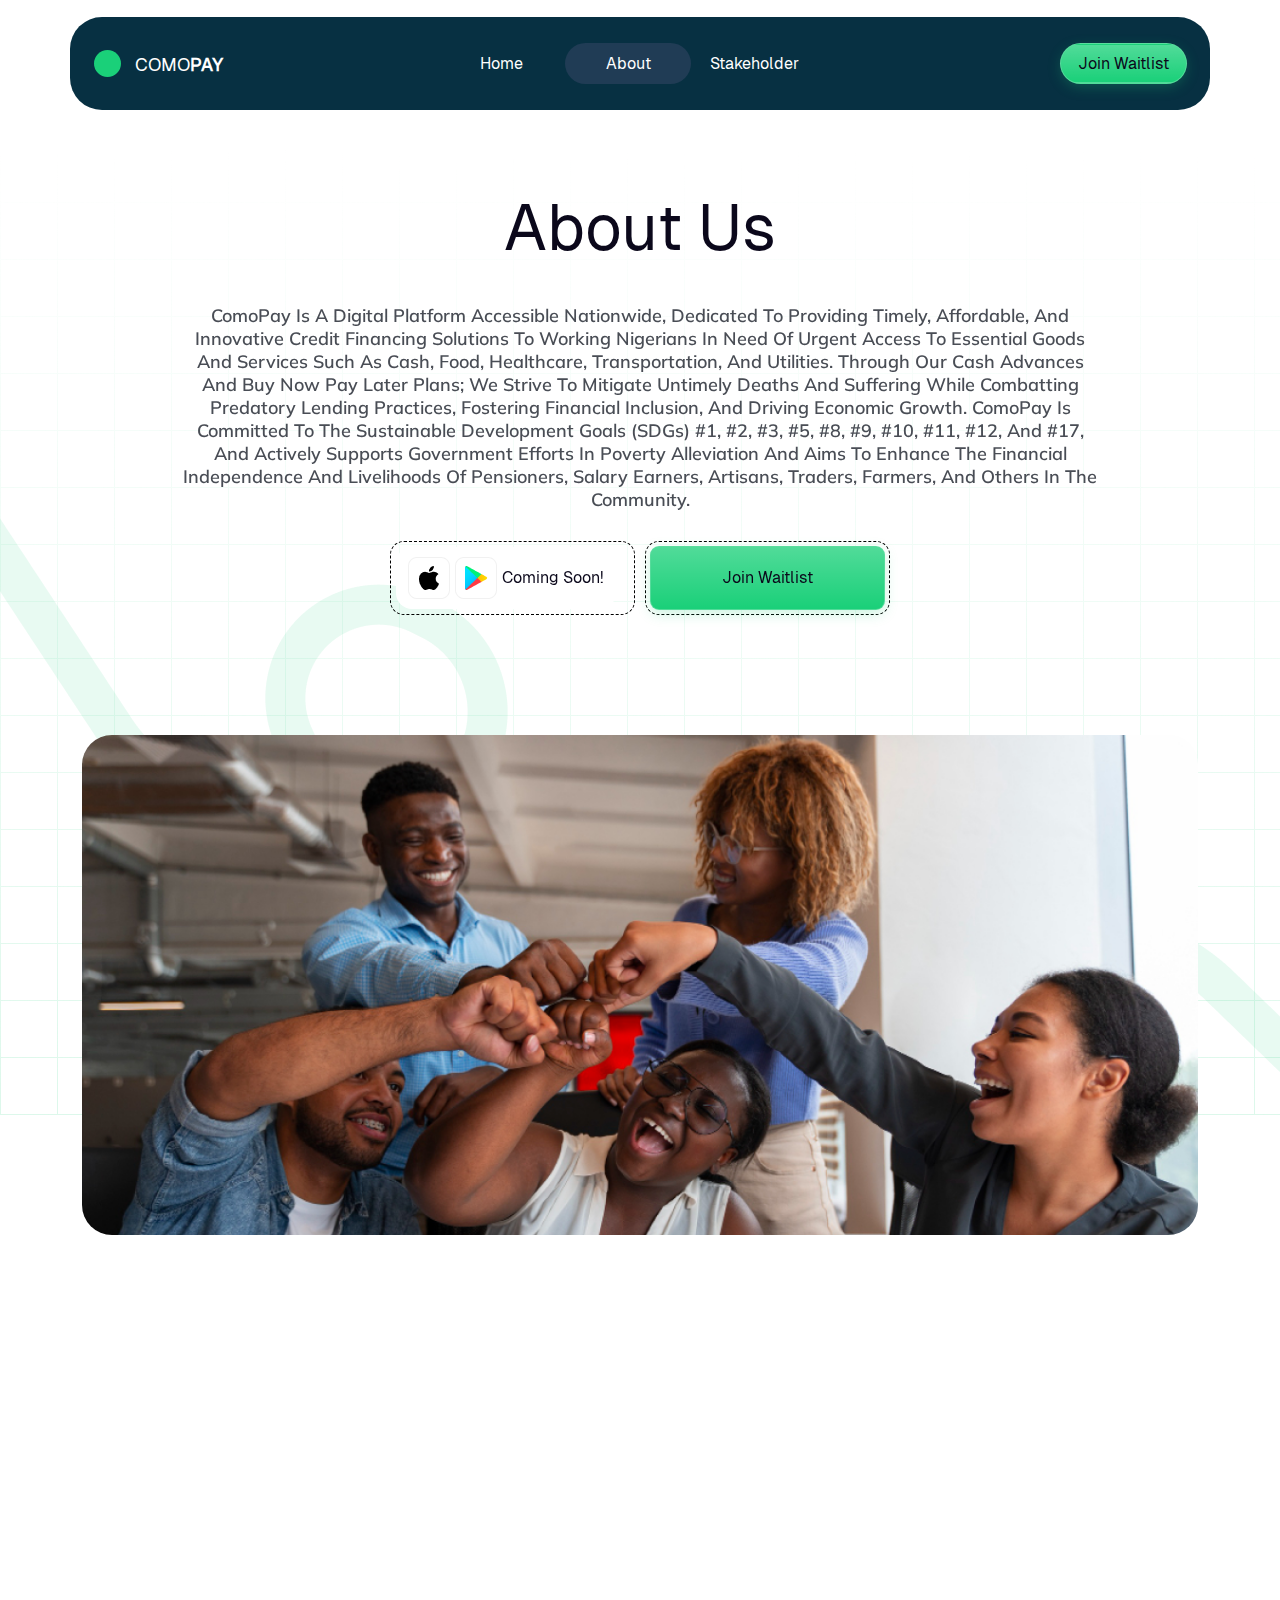
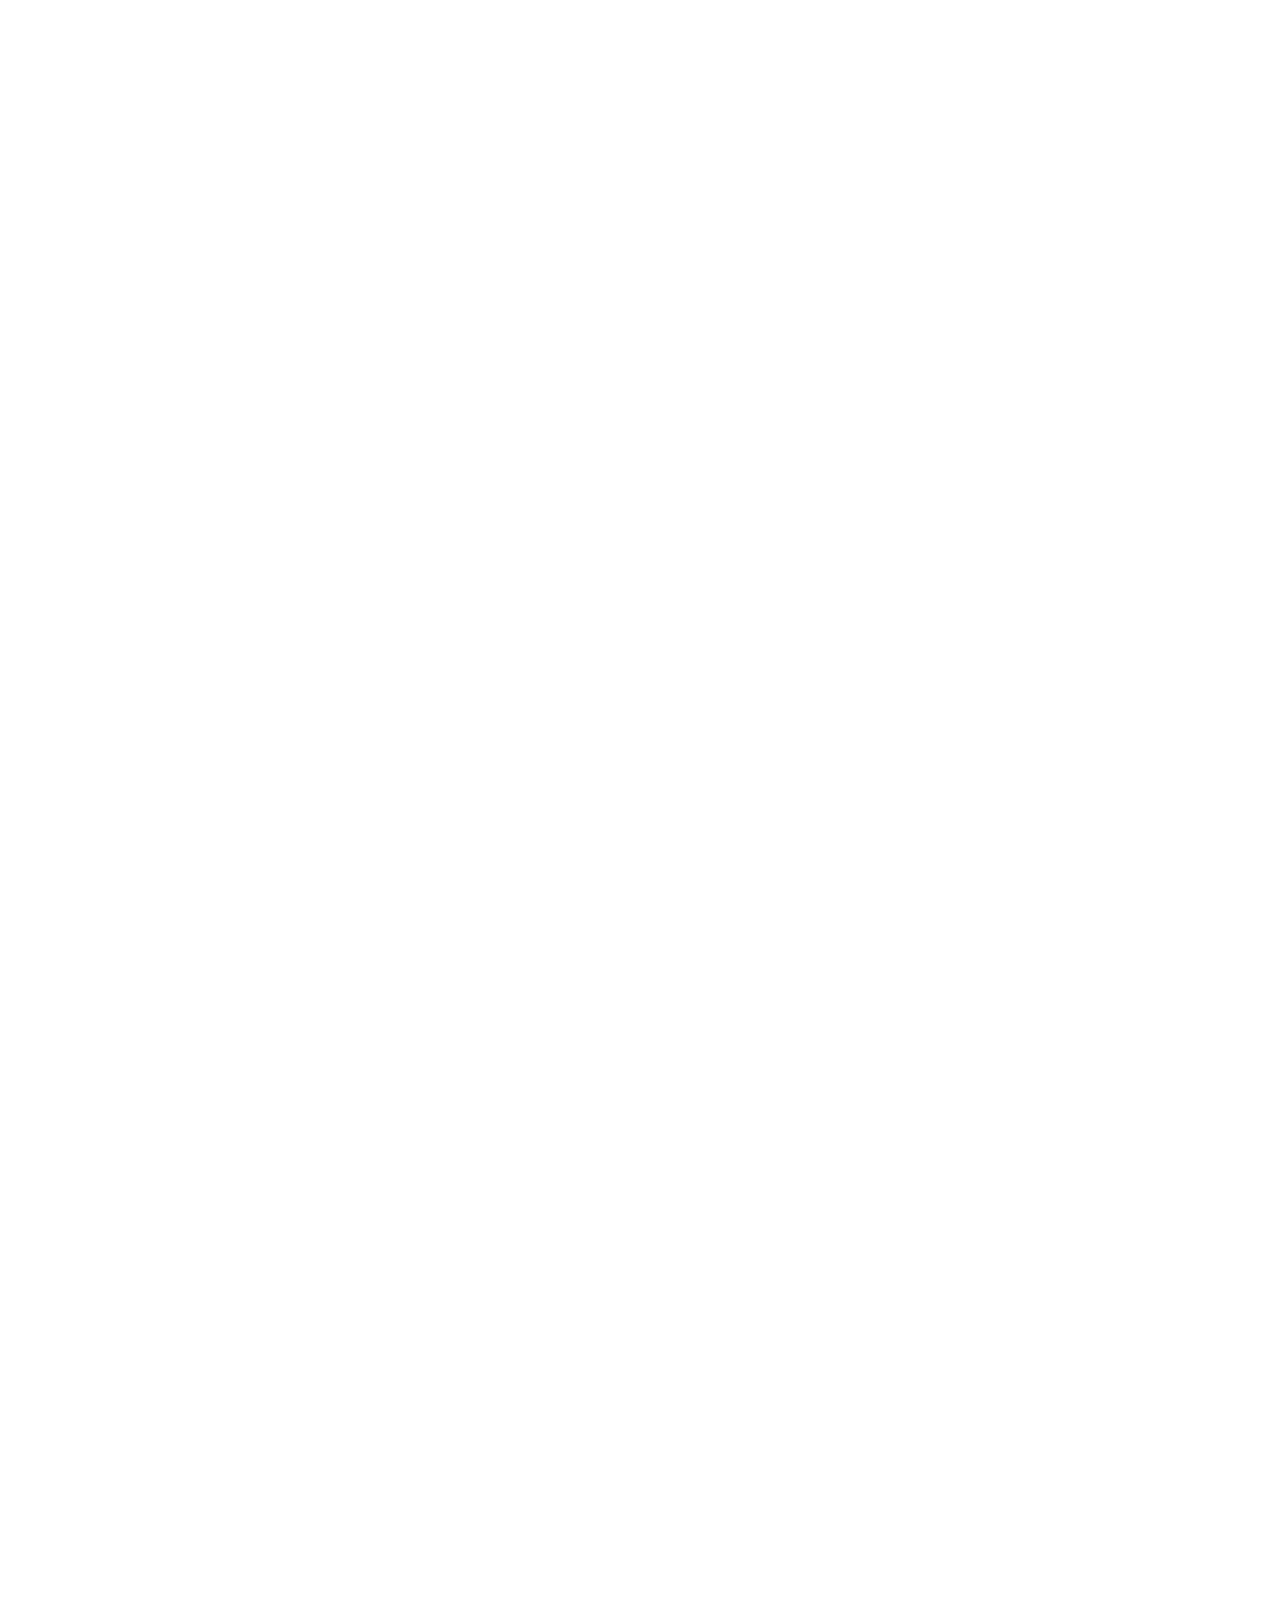
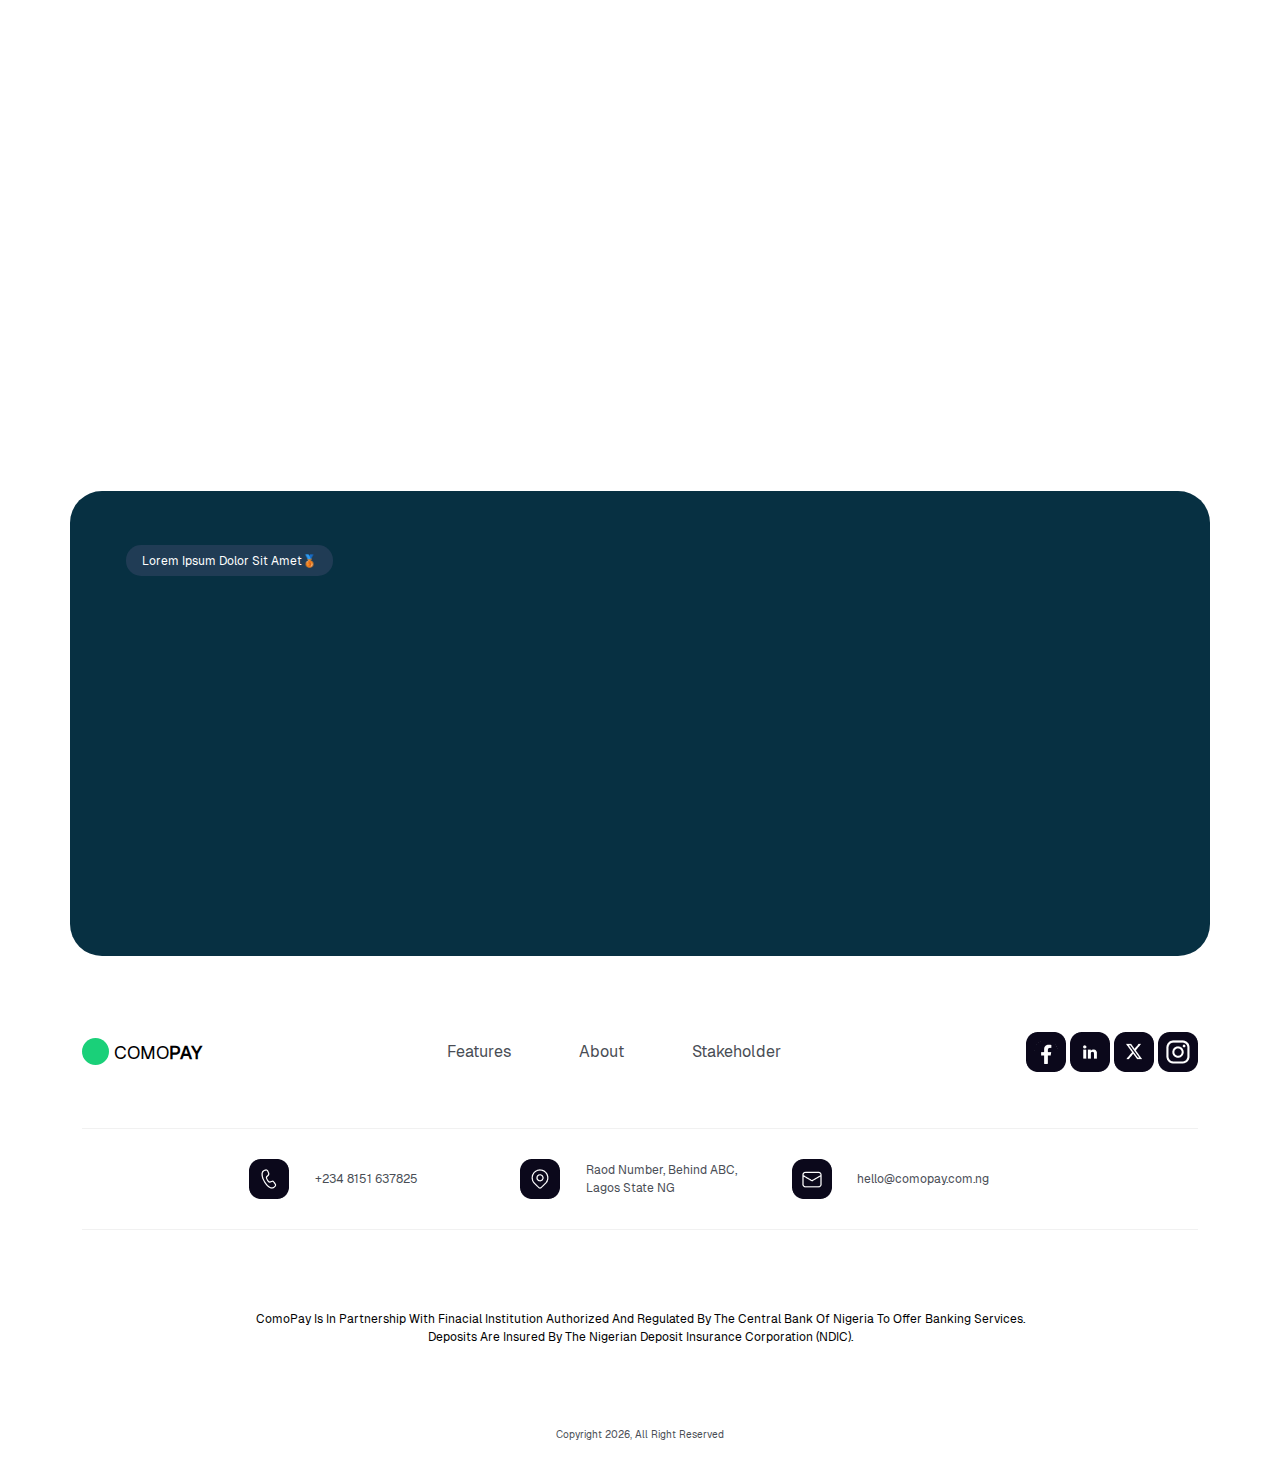
==== commit cb510071: "updated" ====
--- a/about.html
+++ b/about.html
@@ -4,6 +4,7 @@
     <meta charset="UTF-8">
     <meta http-equiv="X-UA-Compatible" content="IE=edge">
     <meta name="viewport" content="width=device-width, initial-scale=1.0">
+    <link rel="shortcut icon" href="assets/favicon/favicon.ico" type="image/x-icon">
     <link href="https://cdn.jsdelivr.net/npm/bootstrap@5.3.3/dist/css/bootstrap.min.css" rel="stylesheet" integrity="sha384-QWTKZyjpPEjISv5WaRU9OFeRpok6YctnYmDr5pNlyT2bRjXh0JMhjY6hW+ALEwIH" crossorigin="anonymous">
     <script src="https://cdn.jsdelivr.net/npm/bootstrap@5.3.3/dist/js/bootstrap.bundle.min.js" integrity="sha384-YvpcrYf0tY3lHB60NNkmXc5s9fDVZLESaAA55NDzOxhy9GkcIdslK1eN7N6jIeHz" crossorigin="anonymous"></script>
     <link rel="stylesheet" href="assets/style.css">
@@ -66,11 +67,14 @@
                         independence and livelihoods of pensioners, salary earners, artisans, traders, farmers, and others in the community.
                     </p>
                     <div class="btn_area fade">
-                        <button style="background: white" class="soon">
-                            <img loading="lazy" src="assets/028.png" alt >
-                            <img loading="lazy" src="assets/029.png" alt >
-                            <span >Coming Soon!</span>
-                        </button>
+                        <div class="btnShade1">
+                            <button style="background: white" class="soon">
+                                <img loading="lazy" src="assets/028.png" alt >
+                                <img loading="lazy" src="assets/029.png" alt >
+                                <span >Coming Soon!</span>
+                            </button>
+                        </div>
+                        
                         <div class="btnShade1">
                             <button class="join">Join Waitlist</button>
                         </div>
@@ -160,11 +164,14 @@
         <p class="news_header fade">Join the ComoPay Community</p>
         <p class="news_text fade-right">Join Our Empowered Community: Take control of your finances with ComoPay. Sign up for exclusive updates and early access.</p>
         <div class="btn_area white-border fade-left">
-            <button class="soon">
-                <img loading="lazy" src="assets/042.png" alt >
-                <img loading="lazy" src="assets/043.png" alt >
-                <span style="color: white">Coming Soon!</span>
-            </button>
+            <div style="border: 1px dashed white;" class="btnShade1">
+                <button class="soon">
+                    <img loading="lazy" src="assets/042.png" alt >
+                    <img loading="lazy" src="assets/043.png" alt >
+                    <span style="color: white">Coming Soon!</span>
+                </button>
+            </div>
+            
             <div class="btnShade">
                 <button class="join">Join Waitlist</button>
             </div>
--- a/assets/style.css
+++ b/assets/style.css
@@ -434,7 +434,6 @@
 
 .btn_area button {
     border-radius: 16px;
-    border: 1px dashed #0B081B;
     padding: 10px 12px;
     color: #0B081B;
     font-family: Geist;
@@ -450,6 +449,7 @@
     display: flex;
     align-items: center;
     gap: 5px;
+    border: none!important;
 }
 
 .join {
@@ -1786,9 +1786,9 @@
         width: 90%;
     }
     .btn_area {
-        width: 60%;
+        width: 100%;
         margin: 0 auto;
-        grid-template-columns: repeat(1, 1fr);
+        grid-template-columns: repeat(2, 1fr);
     }
     .white-border {
         width: 90%;
@@ -1799,6 +1799,12 @@
         justify-content: center;
         align-items: center;
         height: 50px;
+        font-size: 12px;
+    }
+
+    .btn_area button img {
+        width: 20px;
+        height: 20px;
     }
 
     .logo_flex {
@@ -1838,4 +1844,8 @@
     .minor_item {
         width: 100%;
     }
+
+    .hero-flex_item {
+        text-align: left!important;
+    }
 }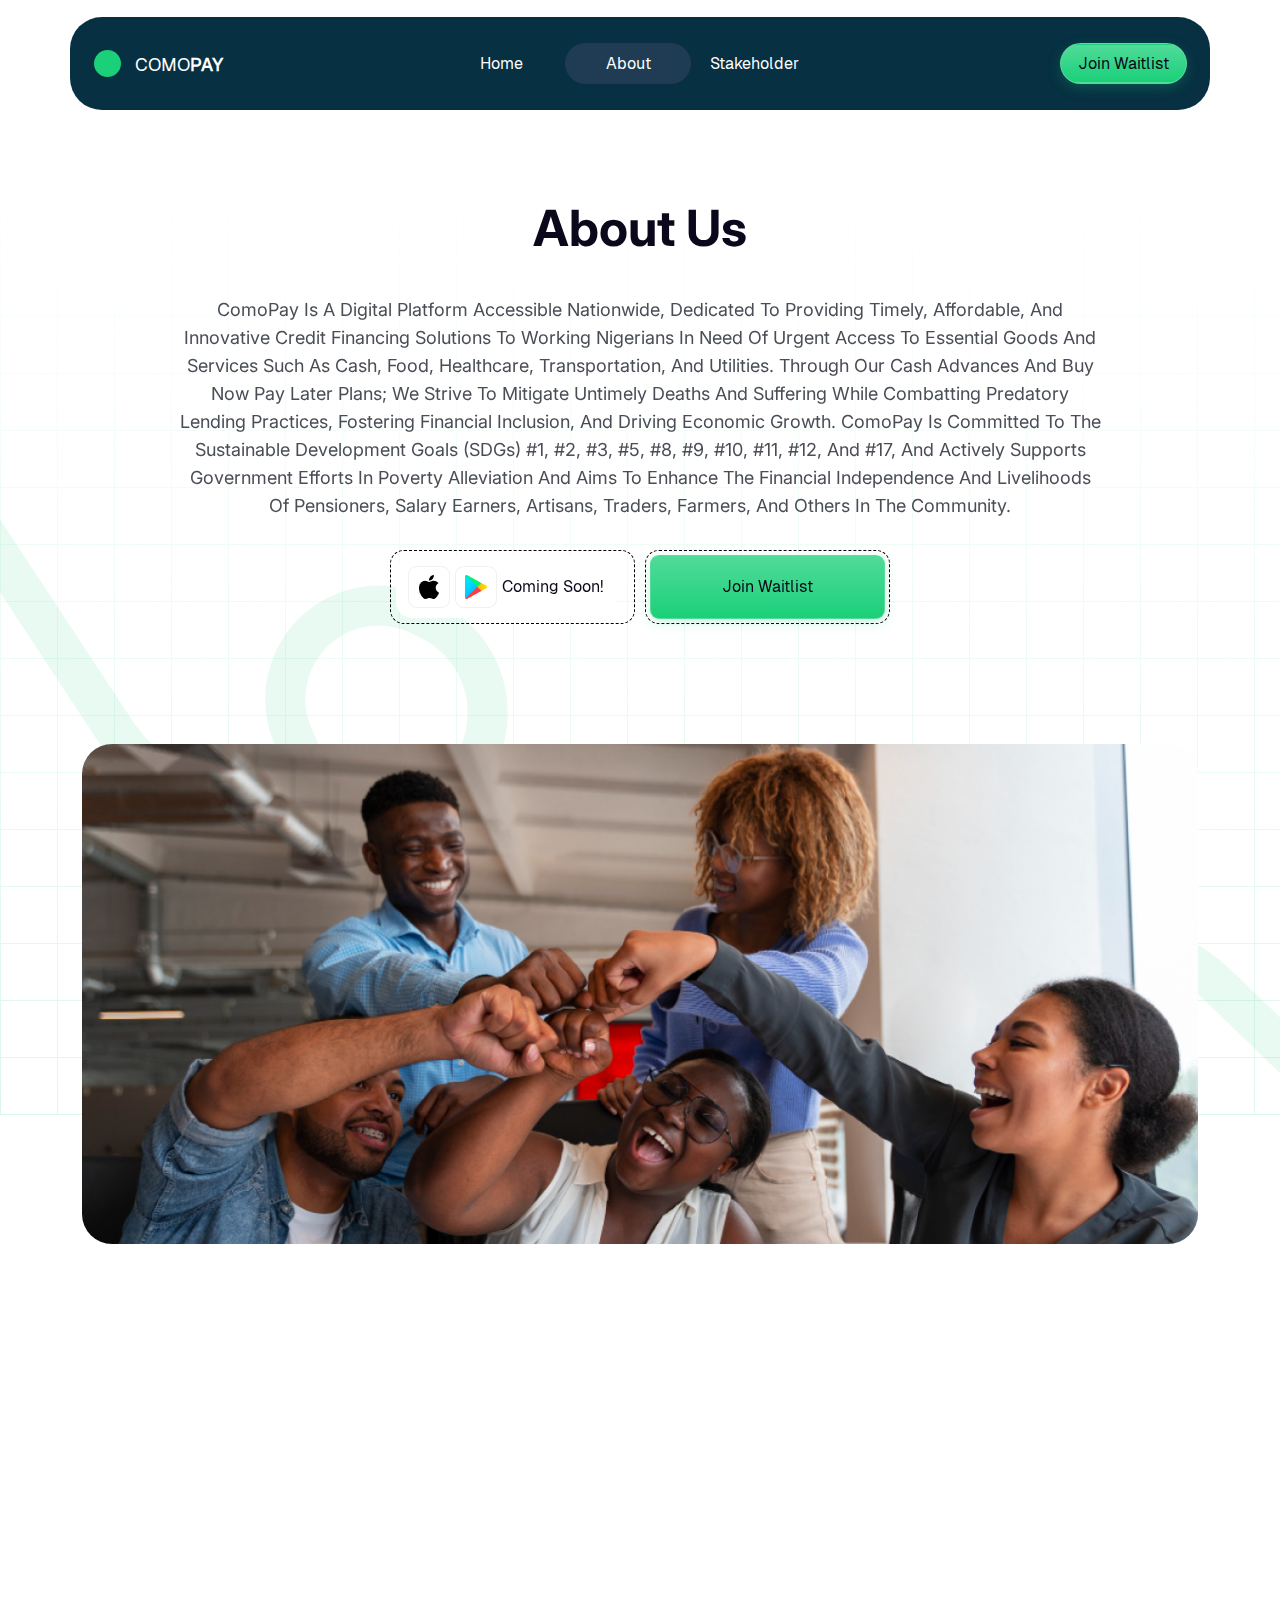
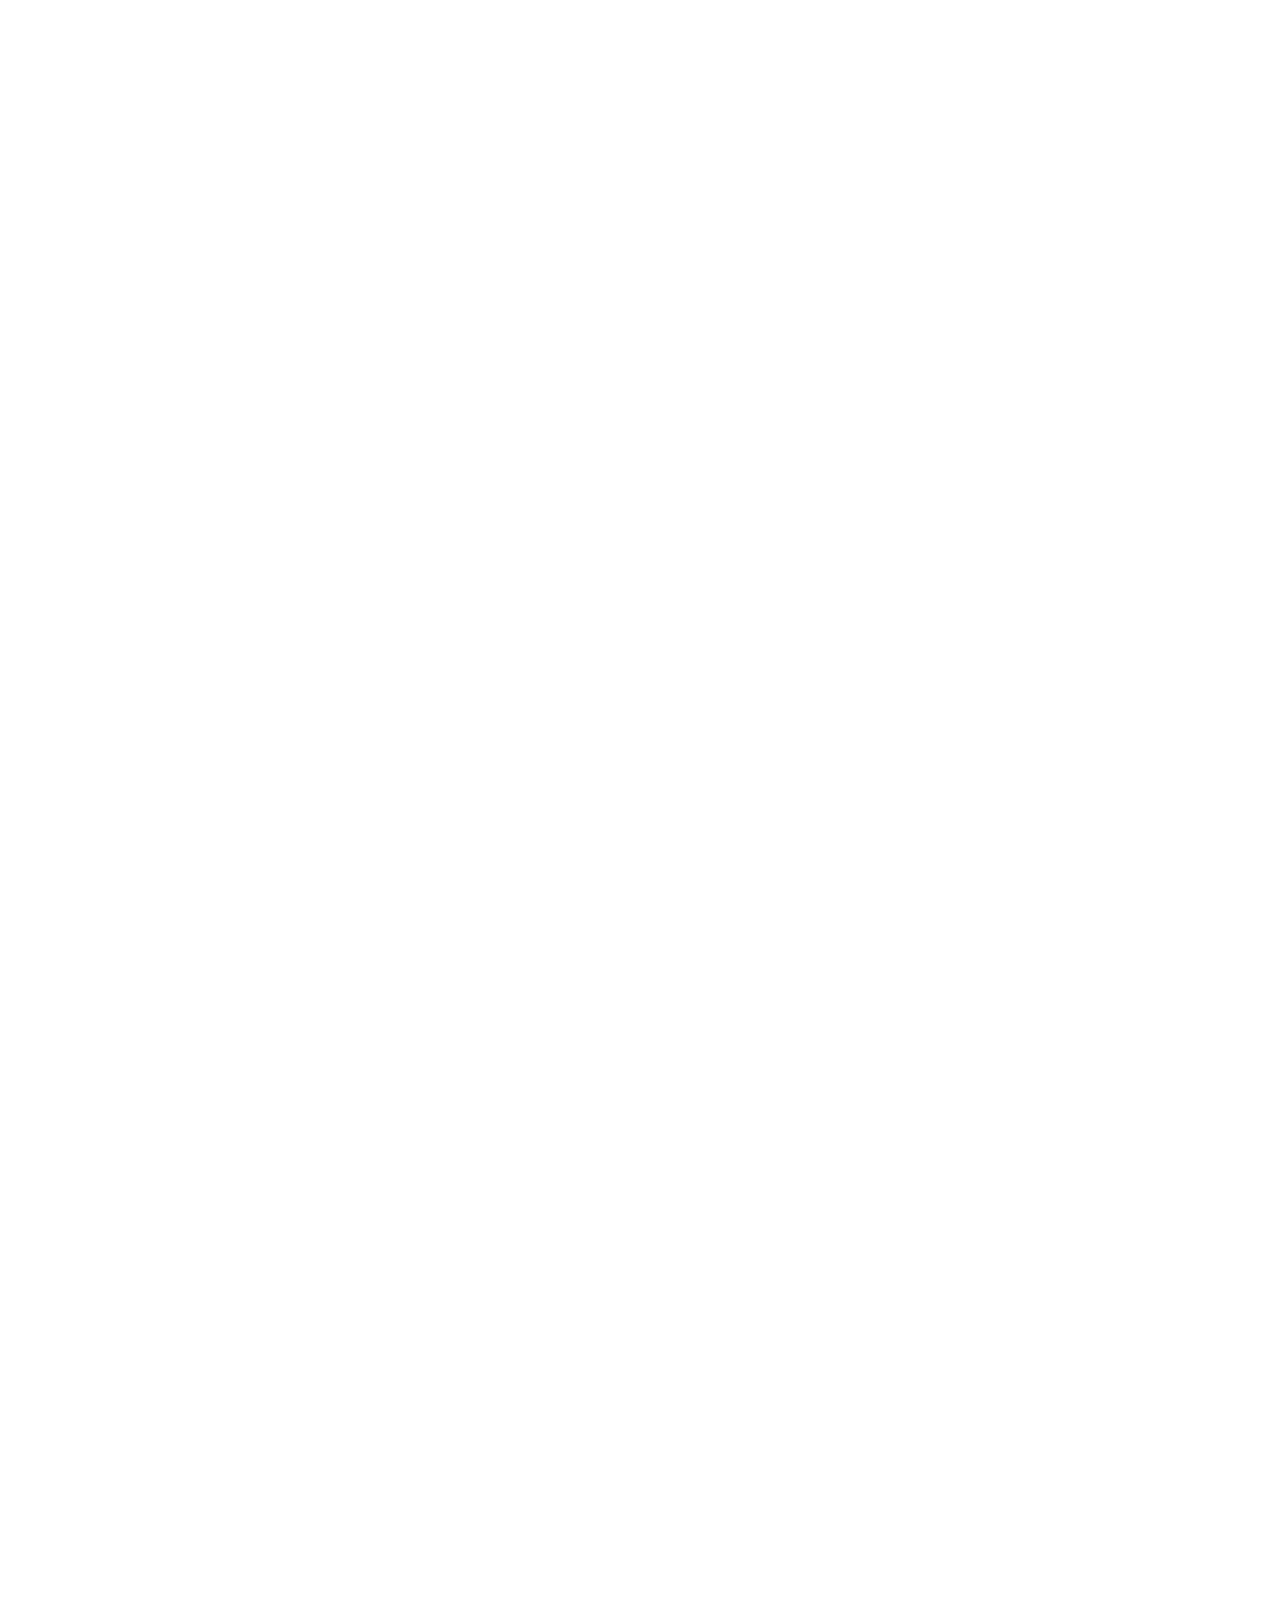
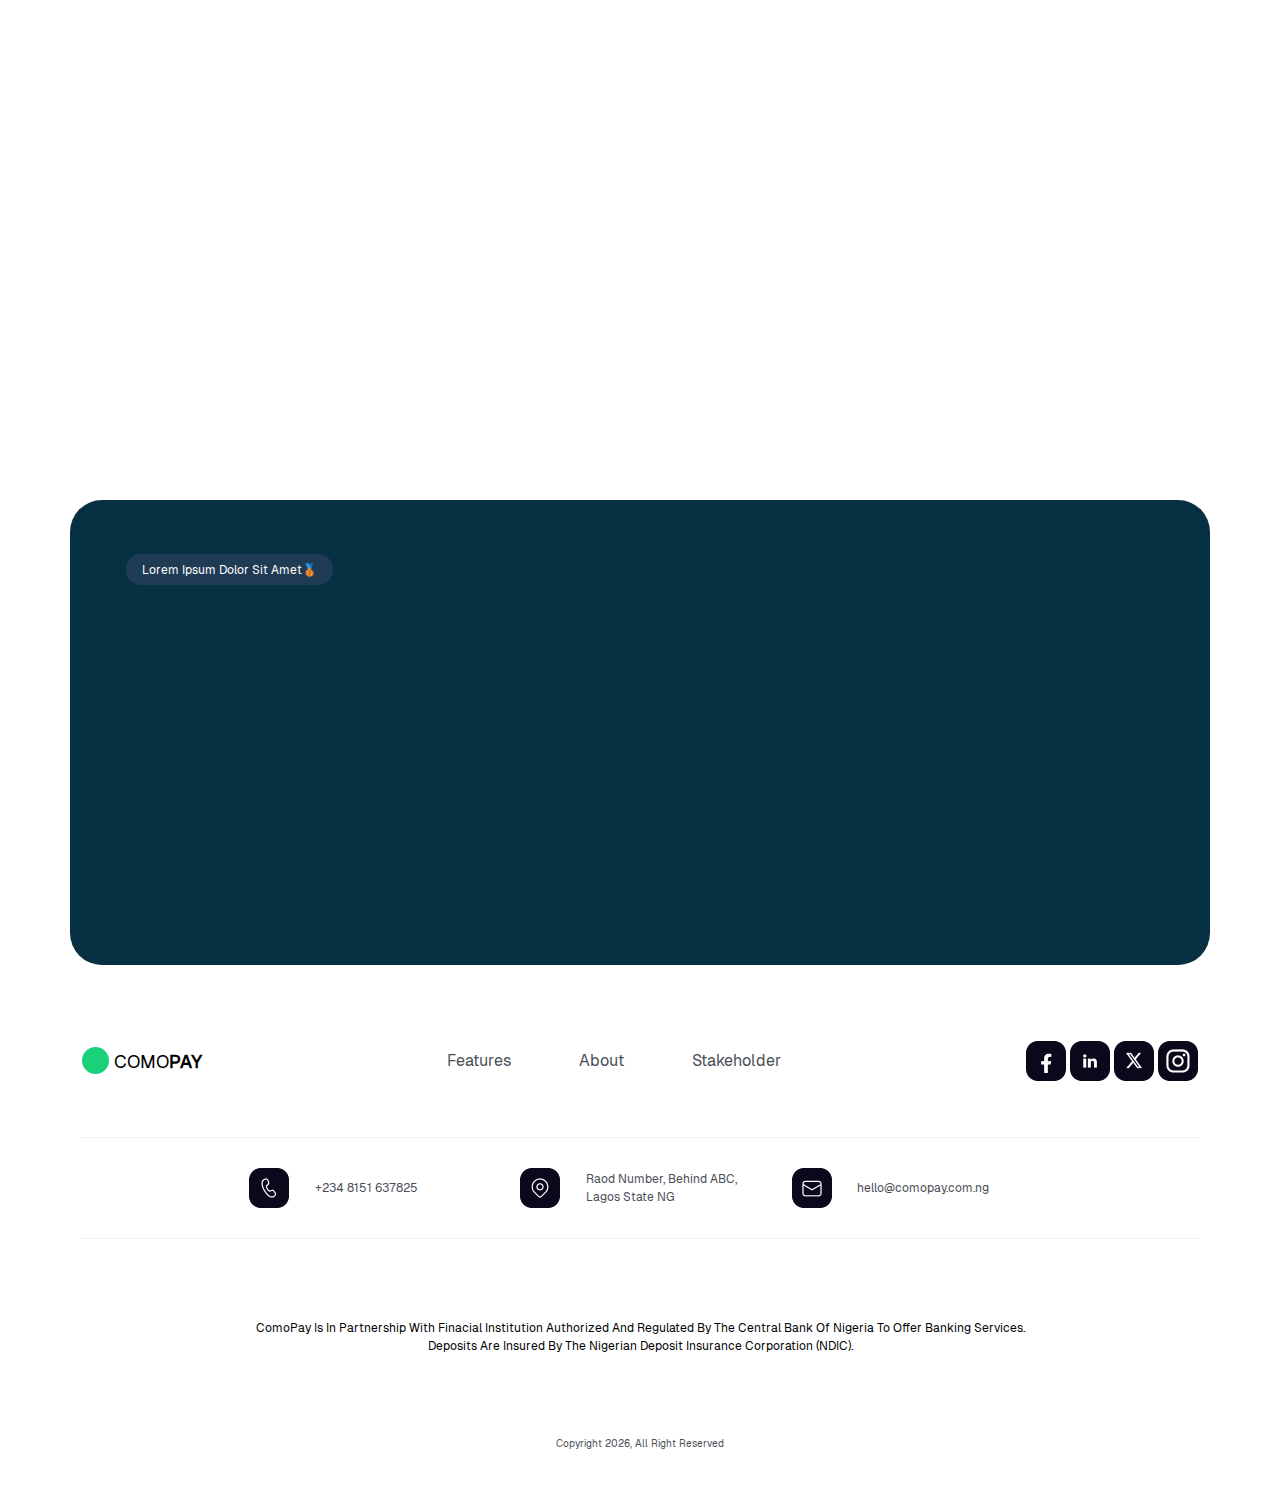
==== commit a0b05336: "updated" ====
--- a/about.html
+++ b/about.html
@@ -21,8 +21,8 @@
                 <p class="col-10 logo-text"><span>COMO</span>PAY</p>
             </div>
             <div class="lg link-list_flex row justify-content-between align-items-center">
-                <a class="col-4" href="">Home</a>
-                <a class="col-4 active" href="">About</a>
+                <a class="col-4" href="index">Home</a>
+                <a class="col-4 active" href="about">About</a>
                 <a class="col-4" href="">Stakeholder</a>
                 
             </div>
@@ -39,8 +39,8 @@
     <div class="hidden-menu">
         <div class="major-hidden_menu">
             <div class="hidden-menu_container">
-                <a class="col-4" href="">Home</a>
-                <a class="col-4 active" href="">About</a>
+                <a class="col-4" href="index">Home</a>
+                <a class="col-4 active" href="about">About</a>
                 <a class="col-4" href="">Stakeholder</a>
                 <div class=" link_btn">
                     <a href="">Join Waitlist</a>
--- a/assets/style.css
+++ b/assets/style.css
@@ -1,4 +1,5 @@
 @import url('https://fonts.googleapis.com/css2?family=Mulish:ital,wght@0,200..1000;1,200..1000&display=swap');
+@import url('https://fonts.googleapis.com/css2?family=Inter:wght@100..900&display=swap');
 
 * {
     padding: 0; 
@@ -338,13 +339,16 @@
 
 .main-header {
     color: #0B081B;
-    font-family: Geist;
-    font-size: 64px;
-    font-style: normal;
-    font-weight: 106;
+    font-family: "Inter", sans-serif;
+    font-size: 50px;
+    font-style: normal;
+    font-weight: 700;
     line-height: 76px; /* 118.75% */
     text-transform: capitalize;
     padding-top: 40px;
+    width: 100%;
+    max-width: 922px;
+    margin: 0 auto;
 }
 
 .faded-span {
@@ -356,11 +360,11 @@
 
 .header-text {
     color: #494D55;
-    font-family: "Mulish", sans-serif;
+    font-family: "Inter", sans-serif;
     font-size: 18px;
     font-style: normal;
-    font-weight: 600;
-    line-height: normal;
+    font-weight: 400;
+    line-height: 28px;
     text-transform: capitalize;
     margin: 32px 0;
     width: 680px;
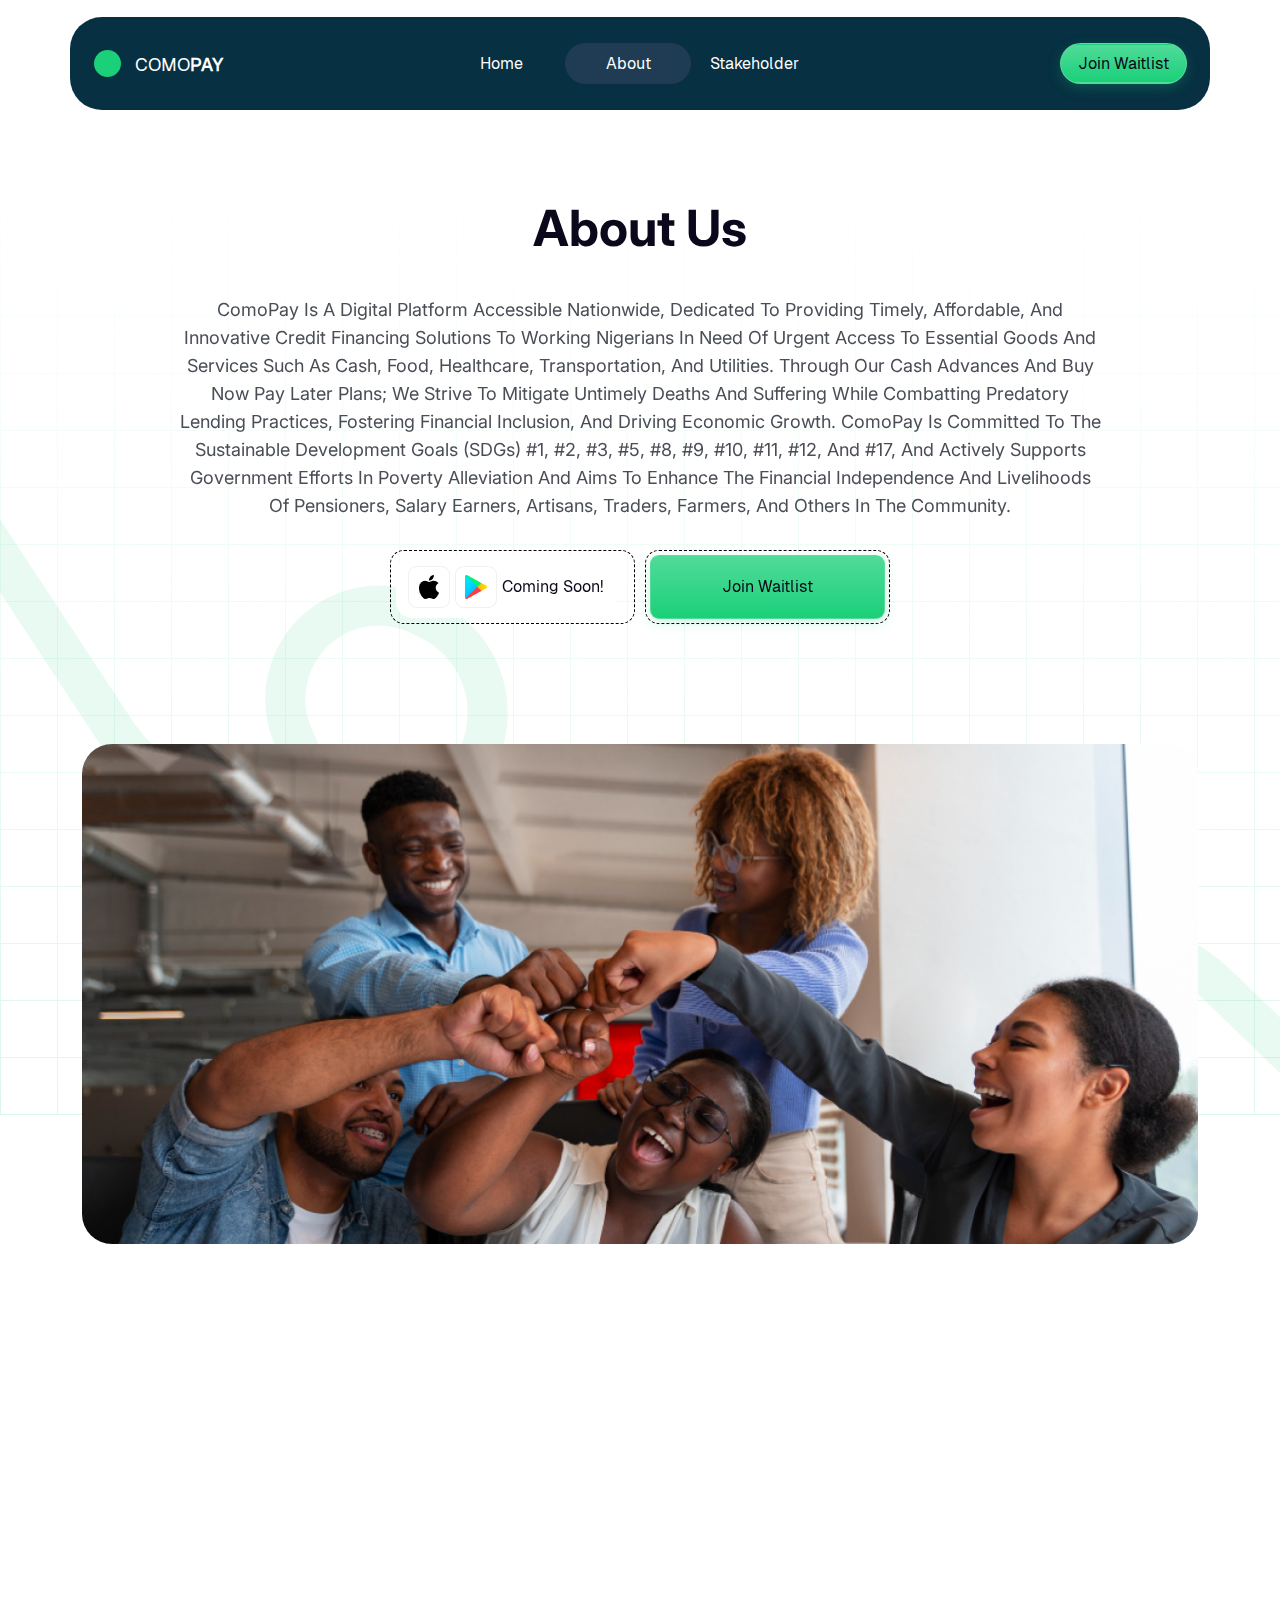
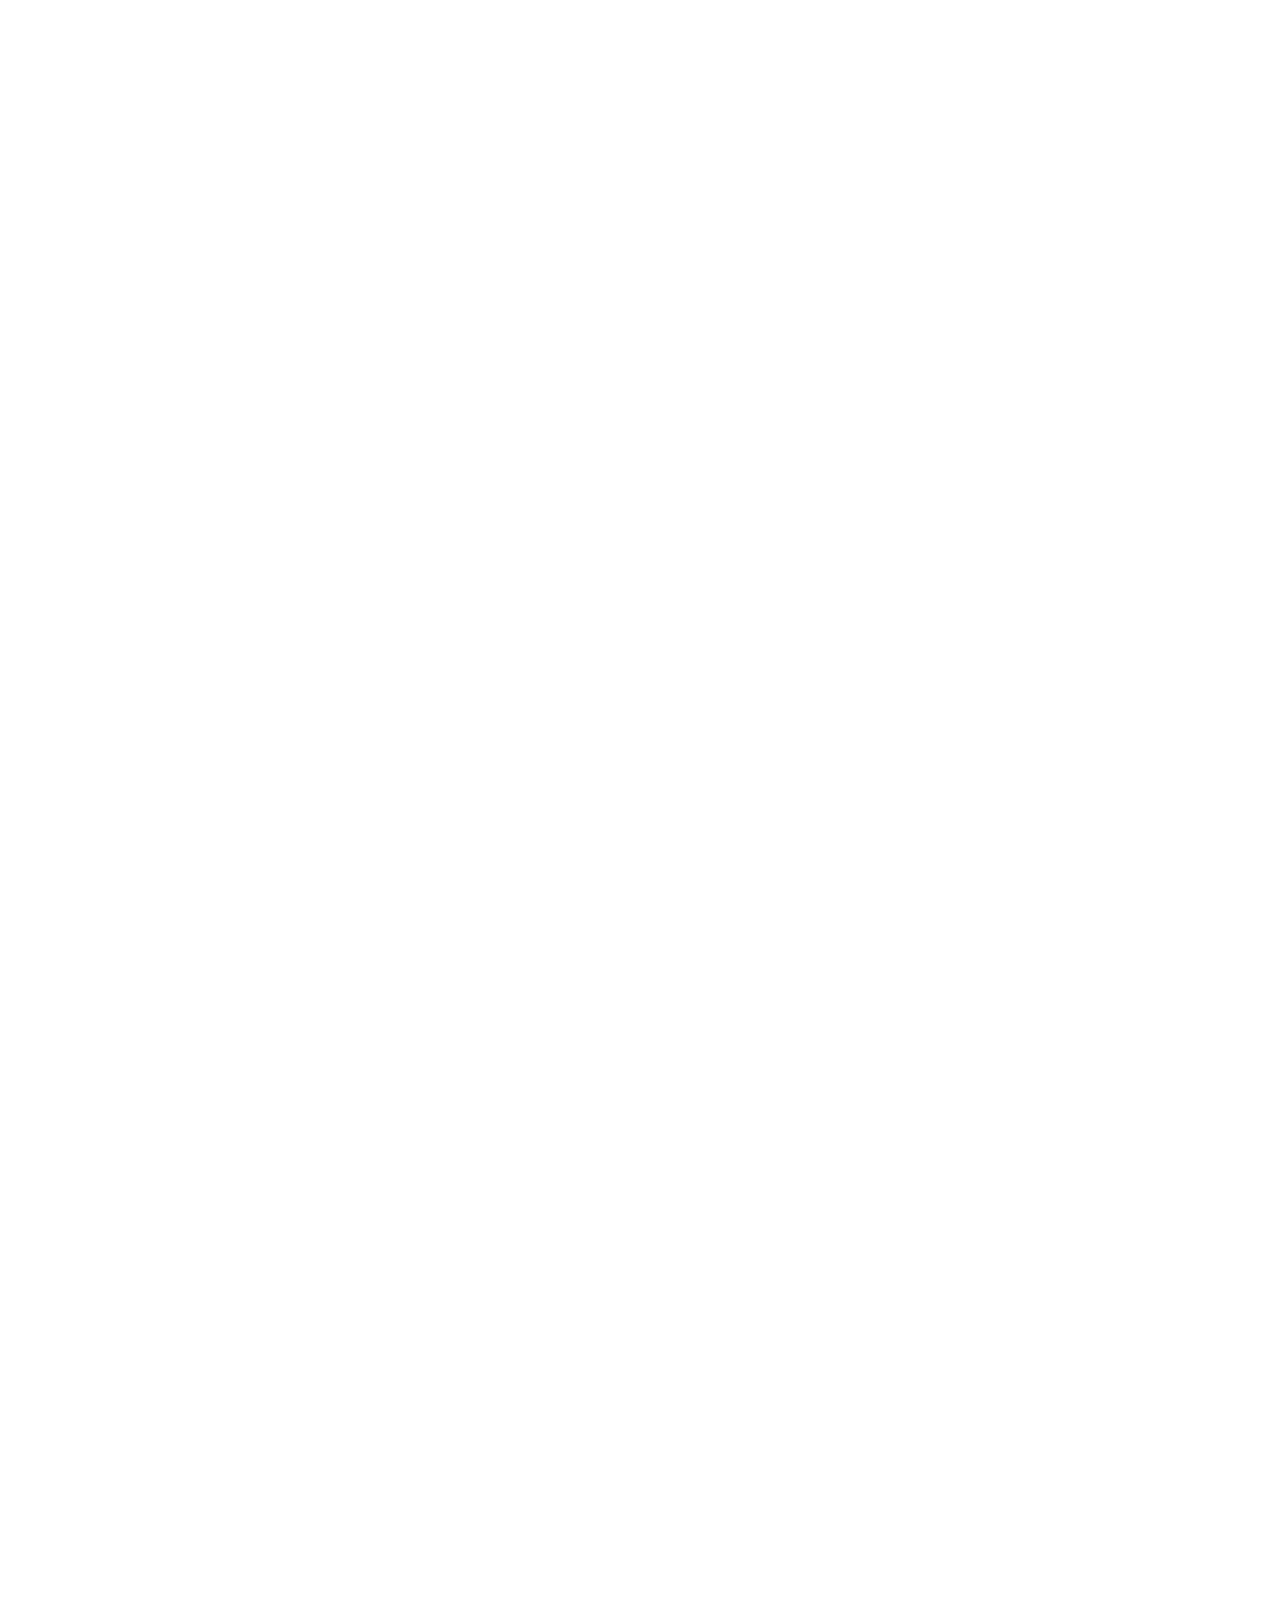
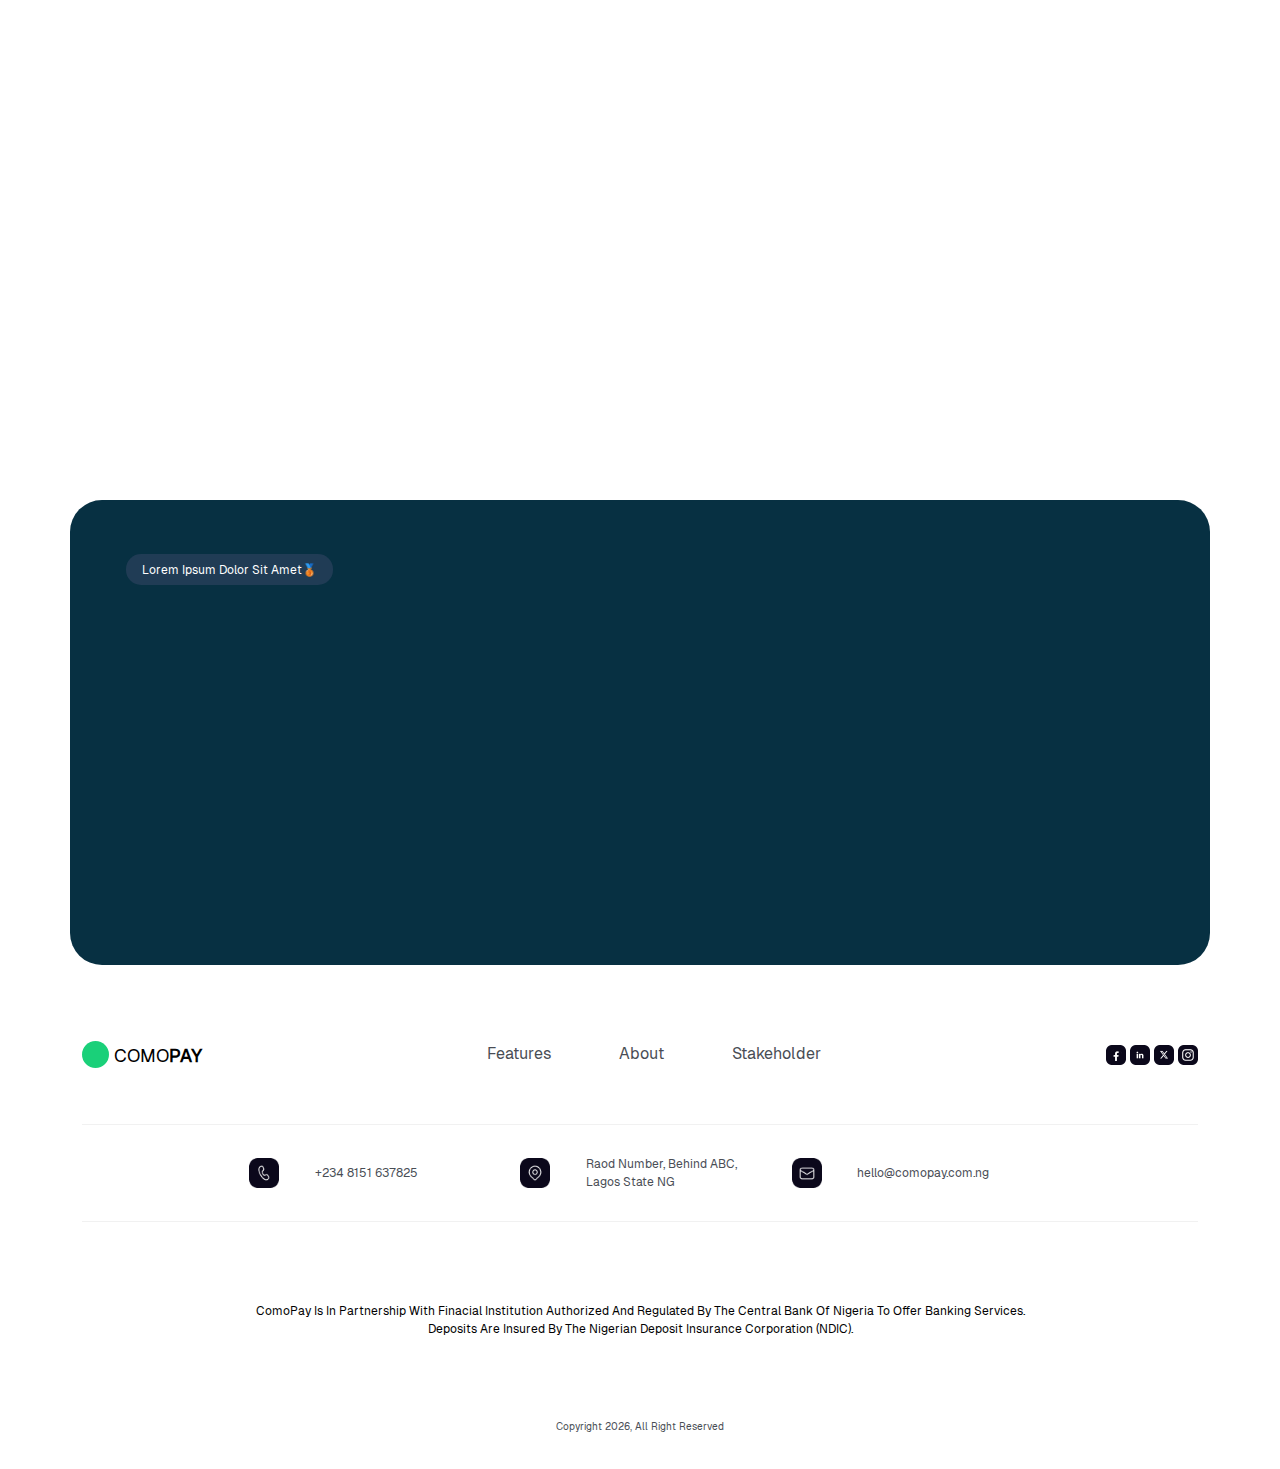
==== commit 9edc4031: "update" ====
--- a/about.html
+++ b/about.html
@@ -194,7 +194,7 @@
                 <a href="">About</a>
                 <a href="">Stakeholder</a>
             </div>
-            <div>
+            <div class="footerImg-ink">
                 <a href=""><img loading="lazy" src="assets/030.png" alt></a>
                 <a href=""><img loading="lazy" src="assets/031.png" alt></a>
                 <a href=""><img loading="lazy" src="assets/032.png" alt></a>
--- a/assets/style.css
+++ b/assets/style.css
@@ -379,8 +379,8 @@
 }
 
 .imageLast {
-    width: 40px;
-    height: 40px;
+    width: 30px;
+    height: 30px;
 }
 
 .theFooterBreak {
@@ -1407,6 +1407,11 @@
     height: auto;
 }
 
+.footerImg-ink img {
+    width: 20px;
+    height: 20px;
+}
+
 @media only screen and (max-width: 991px ) {
     .sm {
         display: block
@@ -1783,6 +1788,10 @@
     .abt-teamHead p {
         font-size: 16px;
     }
+    
+    .newsletter {
+        padding: 20px;
+    }
 }
 
 @media screen and (max-width: 479px) {
@@ -1795,7 +1804,7 @@
         grid-template-columns: repeat(2, 1fr);
     }
     .white-border {
-        width: 90%;
+        width: 100%;
     }
 
     .btn_area button {
@@ -1852,4 +1861,8 @@
     .hero-flex_item {
         text-align: left!important;
     }
+    
+    .enclose {
+        margin-left: -10px;
+    }
 }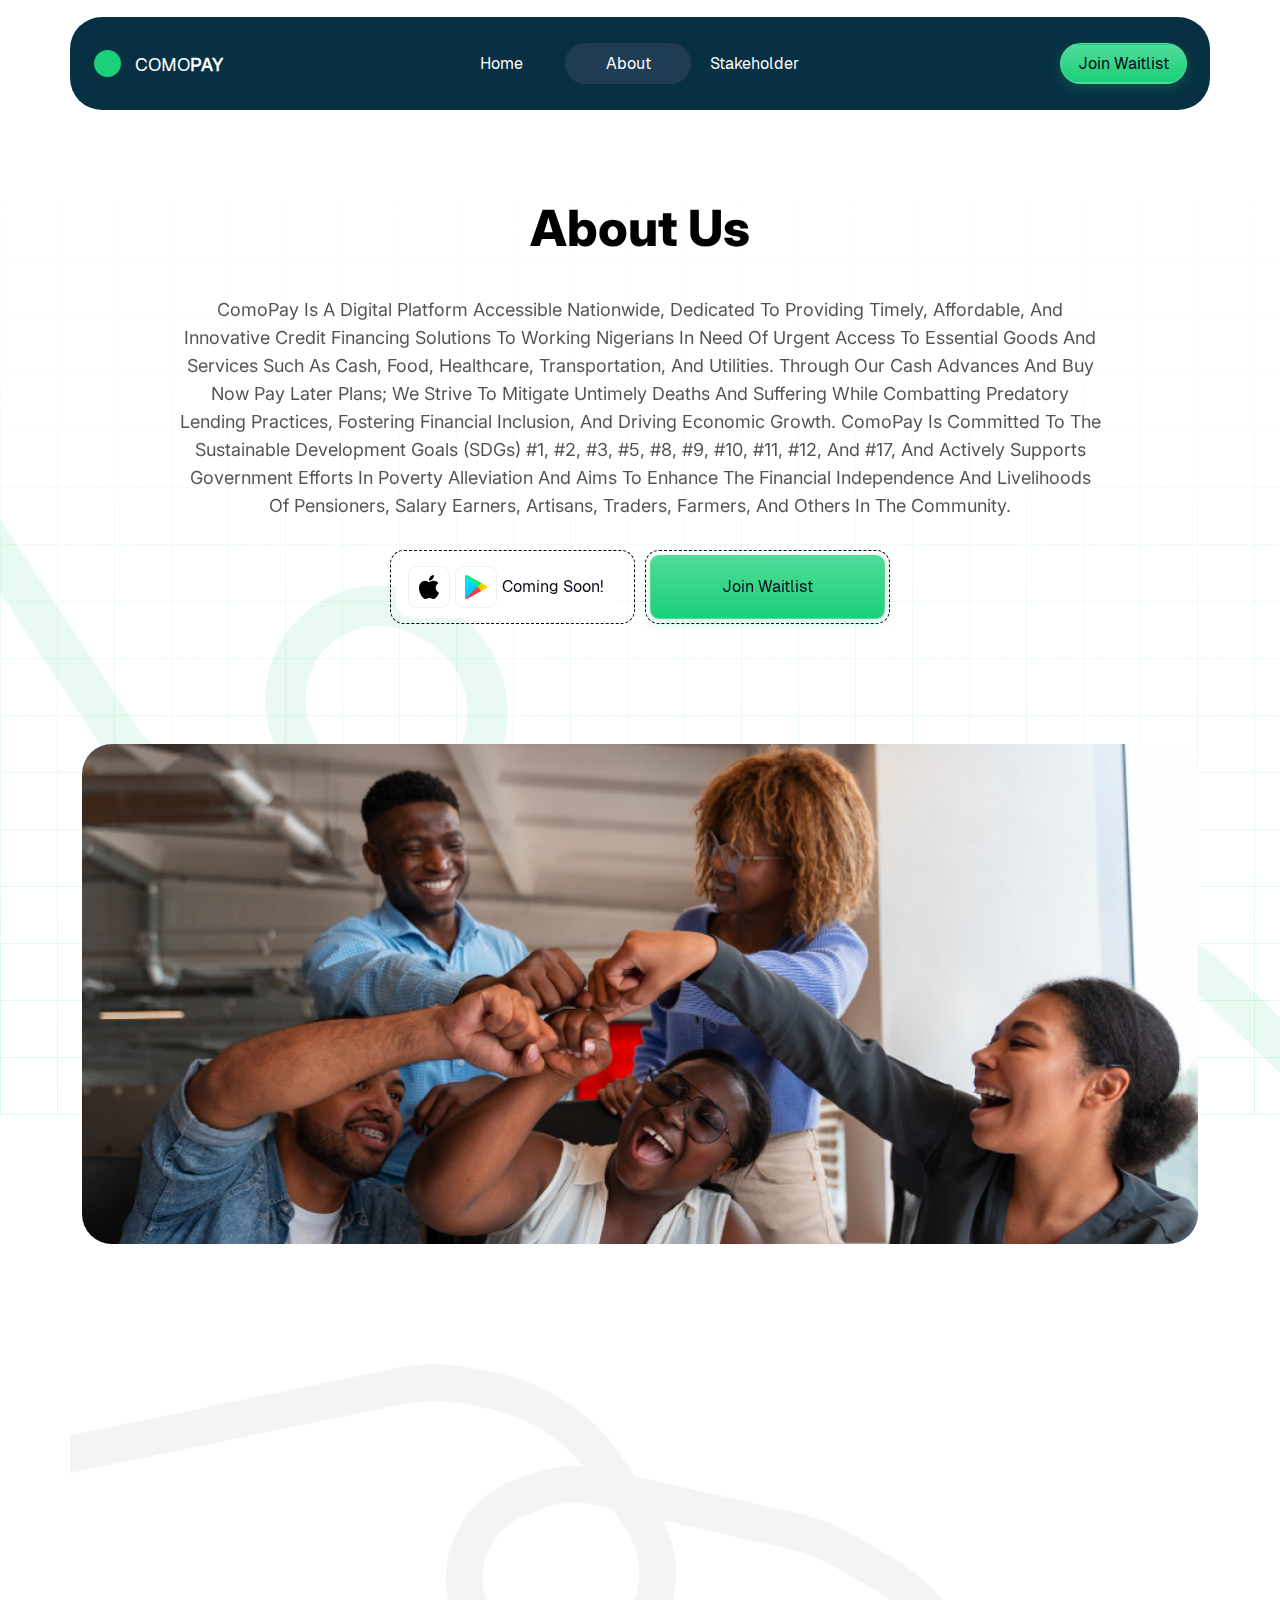
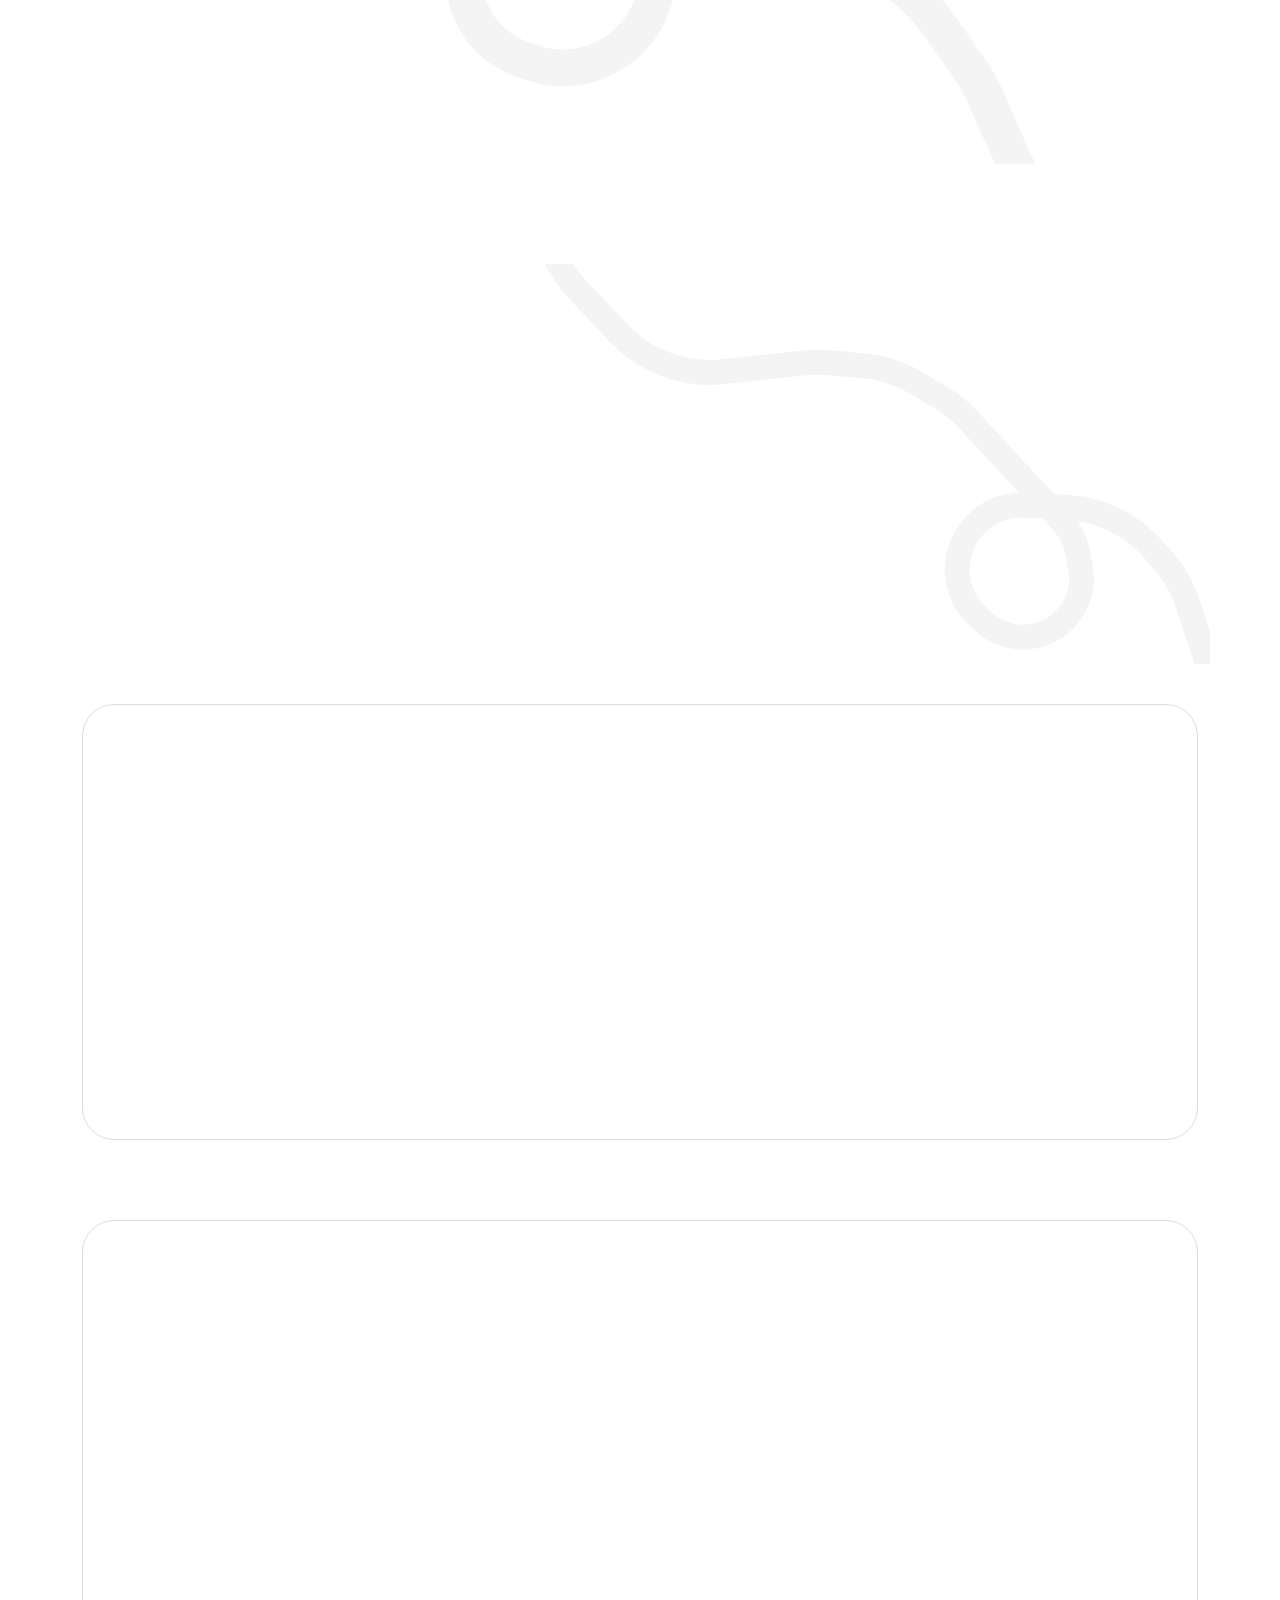
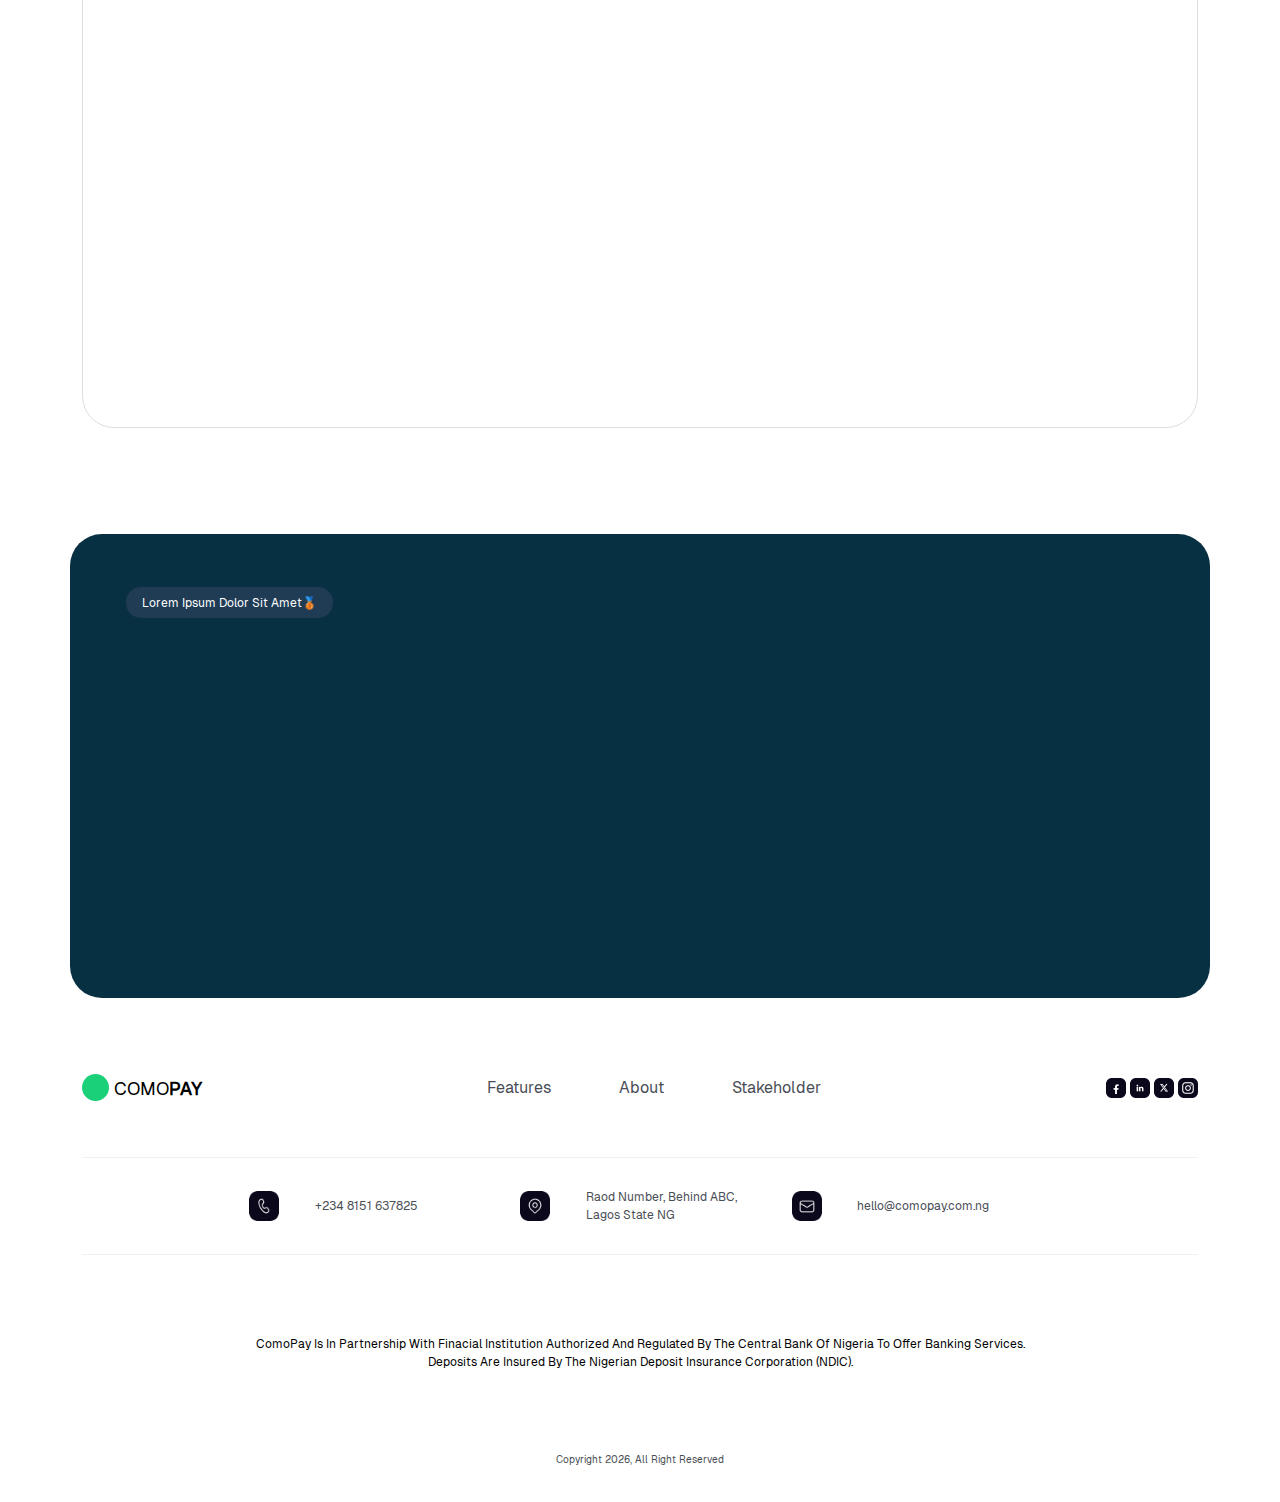
==== commit b08f8279: "update" ====
--- a/about.html
+++ b/about.html
@@ -101,7 +101,7 @@
             </div>
         </div>
 
-        <div style="margin-top: 100px" class="row flex-column flex-md-row align-items-center justify-content-between second_flex">
+        <div style="margin-top: 100px" class="row flex-column flex-md-row align-items-center justify-content-between second_flex abt-flend">
             <div class="col image_block2 abt-image_block">
                 <img loading="lazy" src="assets/082.png" alt="image" class="fade-down abt_image">
             </div>
@@ -116,29 +116,33 @@
     </section>
 
     <div style="overflow: hidden;" class="tabs container">
-        <div class="cash_header">
-            <h2 class="main-header fade">Our Core Values</h2>
-        </div>
-        <div class="discover_grid abt_grid">
-            <div class="tabs-item fade abt-item">
-                <img src="assets/070.png" alt="image" class="tag" loading="lazy">
-                <p>Accessibility</p>
-            </div>
-            <div class="tabs-item fade abt-item delay1">
-                <img src="assets/071.png" alt="image" class="tag" loading="lazy">
-                <p>Affordability</p>
-            </div>
-            <div class="tabs-item fade abt-item delay2">
-                <img src="assets/072.png" alt="image" class="tag" loading="lazy">
-                <p>Transparency</p>
-            </div>
-            <div class="tabs-item fade abt-item delay3">
-                <img src="assets/073.png" alt="image" class="tag" loading="lazy">
-                <p>Innovation</p>
-            </div>
-        </div>
+
+        <div style="margin-bottom: 80px;" class="image-side30">
+            <div style="padding-top: 0;" class="cash_header">
+                <h2 class="main-header fade">Our Core Values</h2>
+            </div>
+            <div class="discover_grid abt_grid">
+                <div class="tabs-item fade abt-item">
+                    <img src="assets/070.png" alt="image" class="tag" loading="lazy">
+                    <p>Accessibility</p>
+                </div>
+                <div class="tabs-item fade abt-item delay1">
+                    <img src="assets/071.png" alt="image" class="tag" loading="lazy">
+                    <p>Affordability</p>
+                </div>
+                <div class="tabs-item fade abt-item delay2">
+                    <img src="assets/072.png" alt="image" class="tag" loading="lazy">
+                    <p>Transparency</p>
+                </div>
+                <div class="tabs-item fade abt-item delay3">
+                    <img src="assets/073.png" alt="image" class="tag" loading="lazy">
+                    <p>Innovation</p>
+                </div>
+            </div>
+        </div>
+        
          <div class="image-side30">
-            <div class="abt-teamHead">
+            <div style="margin-top: 0;" class="abt-teamHead">
                 <h2 class="fade-down">Team Story</h2>
                 <p class="fade">At ComoPay, we are a team of passionate individuals committed to leveraging technology to solve critical social and economic 
                     challenges and to bridge the gap between the underserved and the formal financial system. Our diverse team of experts in 
--- a/assets/style.css
+++ b/assets/style.css
@@ -338,11 +338,11 @@
 }
 
 .main-header {
-    color: #0B081B;
+    color: #000000;
     font-family: "Inter", sans-serif;
     font-size: 50px;
     font-style: normal;
-    font-weight: 700;
+    font-weight: 800;
     line-height: 76px; /* 118.75% */
     text-transform: capitalize;
     padding-top: 40px;
@@ -359,7 +359,7 @@
 }
 
 .header-text {
-    color: #494D55;
+    color: rgba(5, 5, 0, .69);
     font-family: "Inter", sans-serif;
     font-size: 18px;
     font-style: normal;
@@ -537,6 +537,7 @@
     height: 350px;
     width: 100%;
     object-fit: cover;
+    border-radius: 15px;
 }
 
 .abtImage {
@@ -1377,6 +1378,12 @@
     overflow: hidden;
 }
 
+.image-side30 {
+    border-radius: 32px;
+    border: 0.5px solid #DDD;
+    padding: 32px;
+}
+
 .leftImage, .middleImage, .rightImage, .topmost {
     position: absolute;
     transform: translate(-50%, -50%);
@@ -1412,6 +1419,18 @@
     height: 20px;
 }
 
+.abt-flexst {
+    background: url(/assets/085.png) no-repeat;
+    background-position: top;
+    background-size: cover;
+}
+
+.abt-flend {
+    background: url(/assets/086.png) no-repeat;
+    background-position: right;
+    background-size: contain;
+}
+
 @media only screen and (max-width: 991px ) {
     .sm {
         display: block
@@ -1503,7 +1522,7 @@
 
     .main-header {
         font-size: 32px;
-        font-weight: 500;
+        font-weight: 800;
         line-height: 40px; /* 125% */
         margin-top: 24px;
     }
@@ -1676,7 +1695,7 @@
     }
 
     .second_flex {
-        width: 90%;
+        width: 100%;
         margin: 0 auto;
     }
 
@@ -1865,4 +1884,8 @@
     .enclose {
         margin-left: -10px;
     }
+
+    .btn_area span, .btn_area button {
+        font-size: 11px;
+    }
 }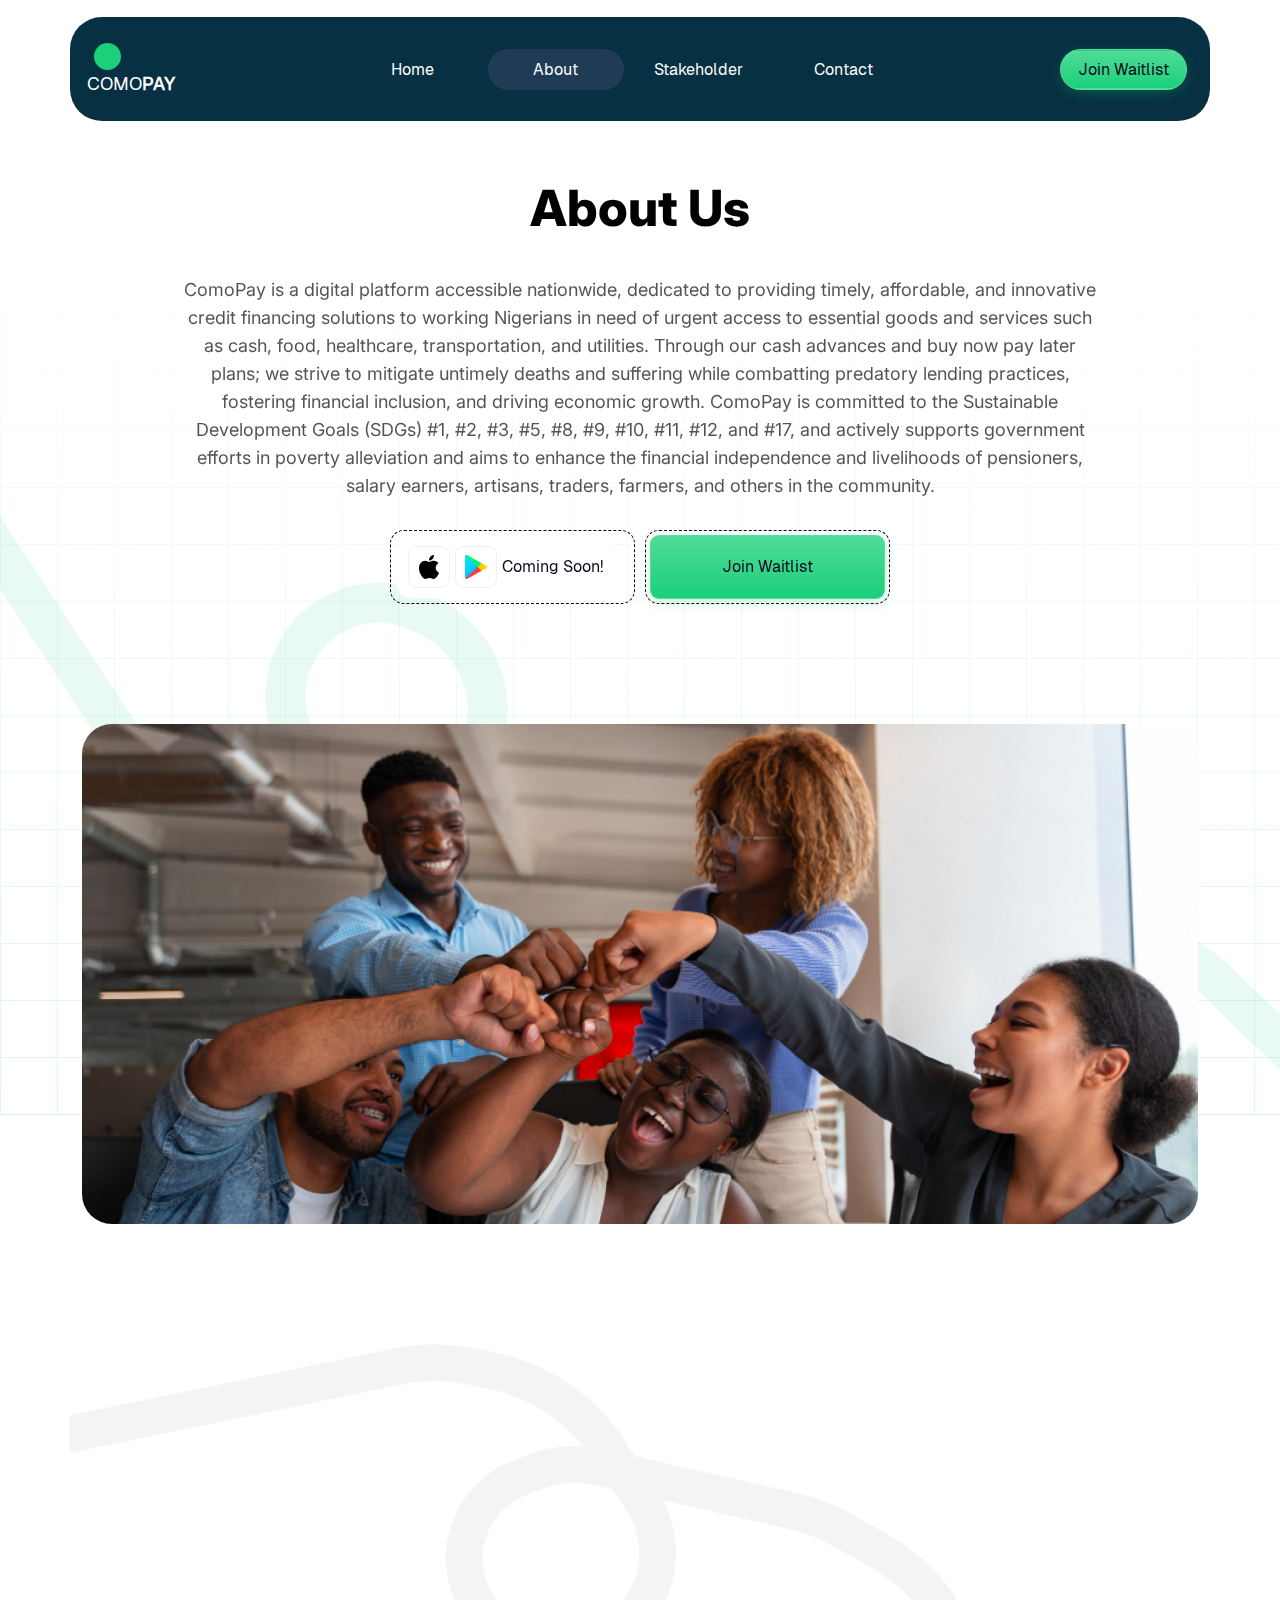
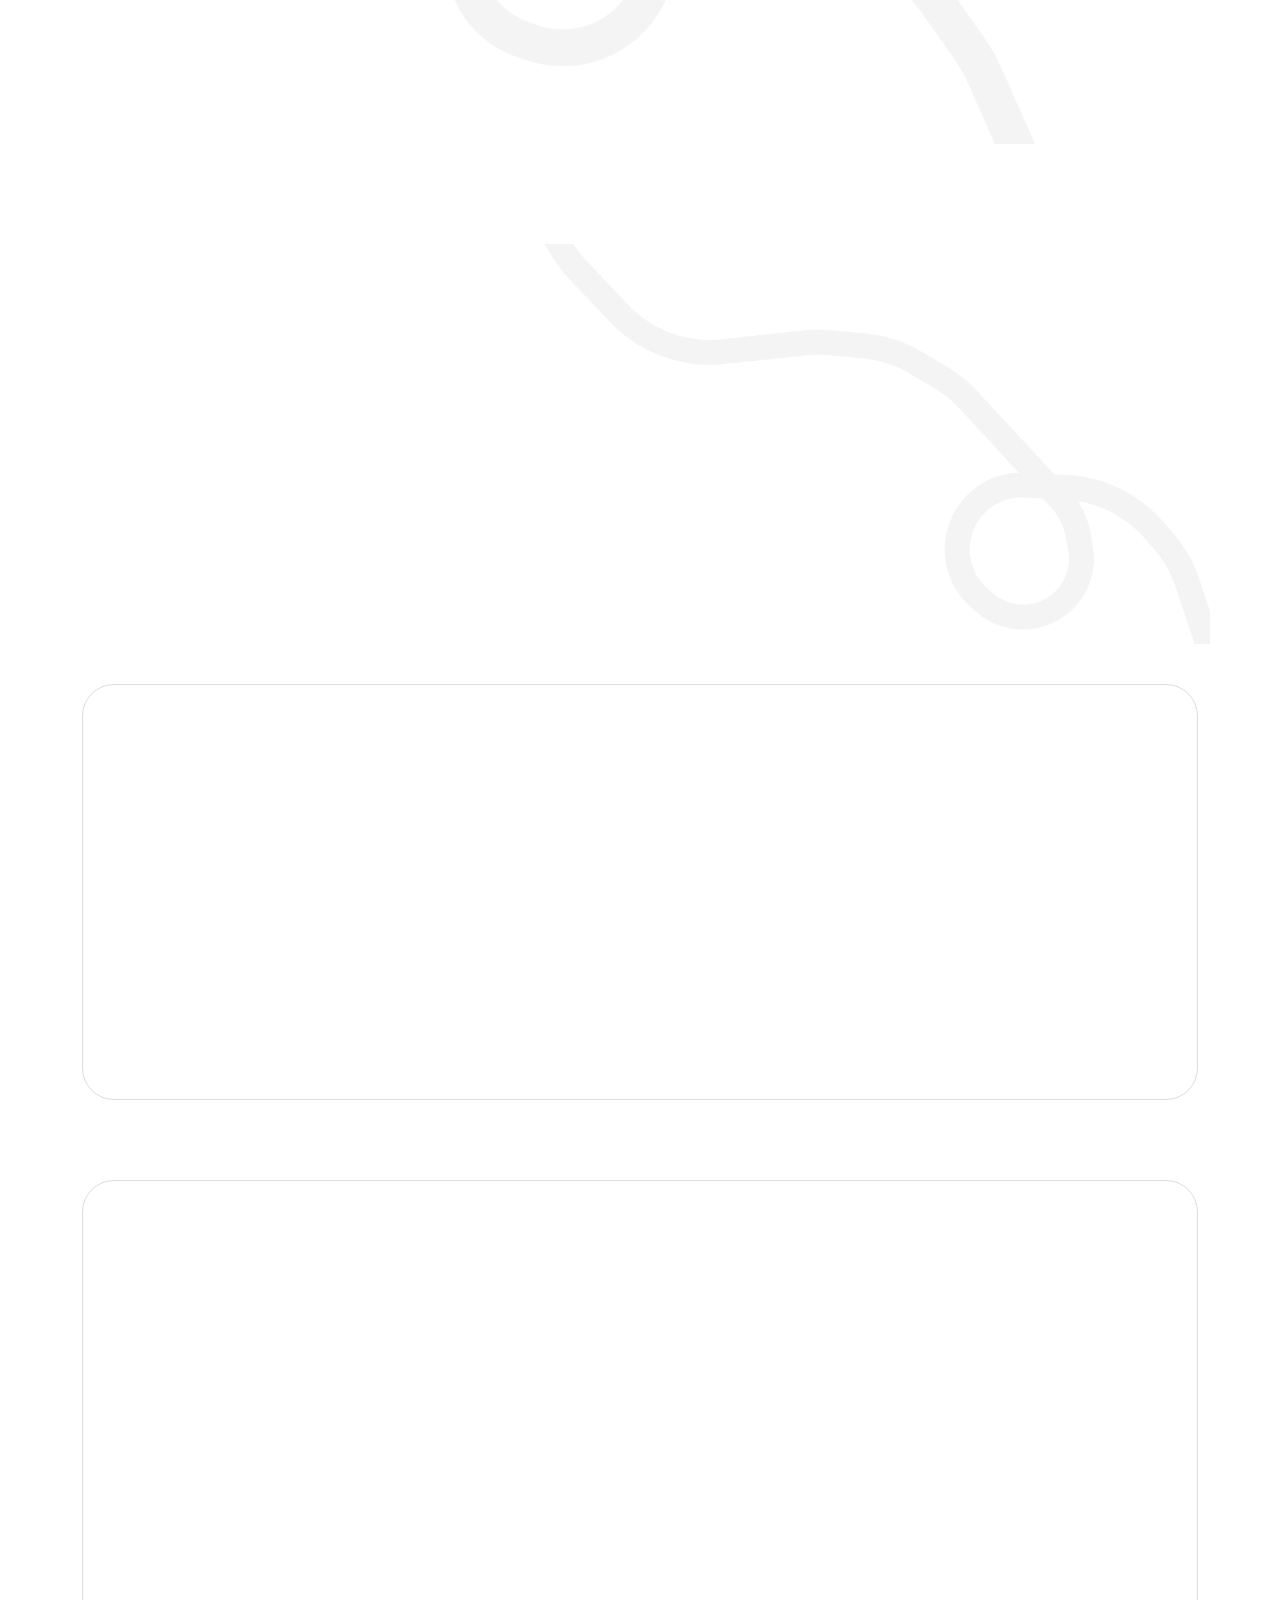
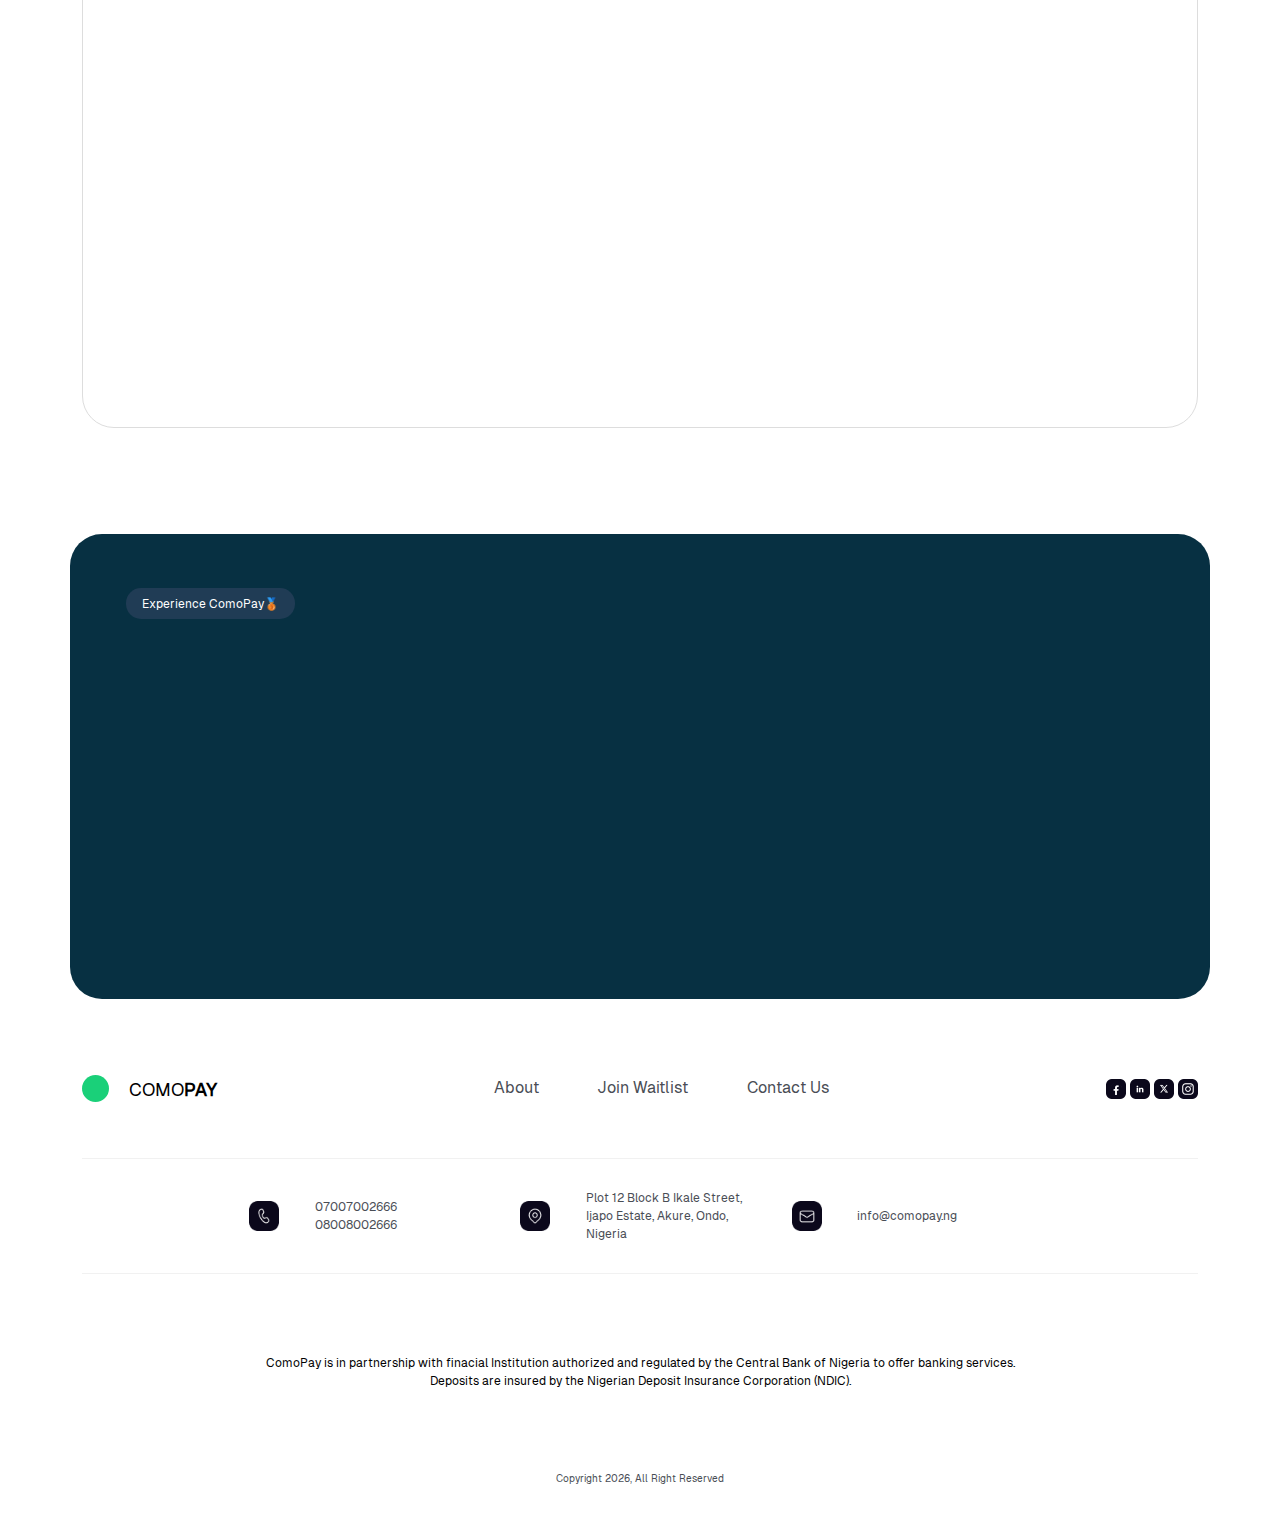
==== commit ed9c54d2: "update" ====
--- a/about.html
+++ b/about.html
@@ -20,11 +20,11 @@
                 </div>
                 <p class="col-10 logo-text"><span>COMO</span>PAY</p>
             </div>
-            <div class="lg link-list_flex row justify-content-between align-items-center">
-                <a class="col-4" href="index">Home</a>
-                <a class="col-4 active" href="about">About</a>
-                <a class="col-4" href="">Stakeholder</a>
-                
+            <div style="gap: 5px;" class="lg link-list_flex row justify-content-between align-items-center">
+                <a class="col" href="index">Home</a>
+                <a class="col active" href="about">About</a>
+                <a class="col" href="">Stakeholder</a>
+                <a class="col" href="">Contact</a>
             </div>
             <div class="lg link_btn">
                 <a href="">Join Waitlist</a>
@@ -148,7 +148,7 @@
                     challenges and to bridge the gap between the underserved and the formal financial system. Our diverse team of experts in 
                     finance, technology, risk mamangement and data science work tirelessly to provide innovative financing solutions to working 
                     Nigerians in need, regardless of their income or location. We foster a culture of collaboration, transparency, innovation, 
-                    and excellence, where every team member’s contribution is valued. Join us on our mission to promote financial inclusion, 
+                    and excellence, where every team memberâ€™s contribution is valued. Join us on our mission to promote financial inclusion, 
                     alleviate poverty, and empower communities through accessible and affordable financing.</p>
             </div>
             <div class="row abt-flexx justify-content-between">
@@ -163,8 +163,8 @@
     </div>
    
 
-    <section class="newsletter container">
-        <span class="boxed_header">Lorem ipsum dolor sit amet🥉</span>
+   <section class="newsletter container">
+        <span class="boxed_header">Experience ComoPay🥉</span>
         <p class="news_header fade">Join the ComoPay Community</p>
         <p class="news_text fade-right">Join Our Empowered Community: Take control of your finances with ComoPay. Sign up for exclusive updates and early access.</p>
         <div class="btn_area white-border fade-left">
@@ -175,7 +175,6 @@
                     <span style="color: white">Coming Soon!</span>
                 </button>
             </div>
-            
             <div class="btnShade">
                 <button class="join">Join Waitlist</button>
             </div>
@@ -194,9 +193,9 @@
                 </div>
             </div>
             <div class="footer-org">
-                <a href="">Features</a>
                 <a href="">About</a>
-                <a href="">Stakeholder</a>
+                <a href="">Join Waitlist</a>
+                <a href="">Contact Us</a>
             </div>
             <div class="footerImg-ink">
                 <a href=""><img loading="lazy" src="assets/030.png" alt></a>
@@ -213,19 +212,19 @@
                     <div class="col-3">
                         <img loading="lazy" src="assets/079.png" alt="image" class="imageLast">
                     </div>
-                    <span class="col">+234 8151 637825</span>
+                    <span class="col">07007002666 <br> 08008002666</span>
                 </div>
                 <div class="row align-items-center">
                     <div class="col-3">
                         <img loading="lazy" src="assets/078.png" alt="image" class="imageLast">
                     </div>
-                    <span class="col">Raod Number, Behind ABC, Lagos State NG</span>
+                    <span class="col">Plot 12 Block B Ikale Street, Ijapo Estate, Akure, Ondo, Nigeria</span>
                 </div>
                 <div class="row align-items-center">
                     <div class="col-3">
                         <img loading="lazy" src="assets/077.png" alt="image" class="imageLast">
                     </div>
-                    <span class="col">hello@comopay.com.ng</span>
+                    <span class="col">info@comopay.ng</span>
                 </div>
             </div>
             <div class="theborderblock"></div>
@@ -238,7 +237,7 @@
         </div>
     </footer>
 
-    <script src="https://cdnjs.cloudflare.com/ajax/libs/gsap/3.12.5/gsap.min.js"></script>
+    <!-- <script src="https://cdnjs.cloudflare.com/ajax/libs/gsap/3.12.5/gsap.min.js"></script> -->
 
     <script src="script.js"></script>
 </body>
--- a/assets/style.css
+++ b/assets/style.css
@@ -196,8 +196,12 @@
     width: 25%;
 } */
 
-.logo-flex, .link_btn, .link-list_flex  {
+.logo-flex, .link_btn {
     flex: 1;
+}
+
+.link-list_flex {
+    flex: 2;
 }
 
 .link_btn {
@@ -247,10 +251,9 @@
     font-style: normal;
     font-weight: 600;
     line-height: normal;
-    text-transform: capitalize;
     padding-top: 2px;
     padding-left: 0;
-    margin-left: -10px;
+    margin-left: 5px;
 }
 
 .logo-text span {
@@ -334,7 +337,6 @@
     font-style: normal;
     font-weight: 400;
     line-height: normal;
-    text-transform: capitalize;
 }
 
 .main-header {
@@ -345,7 +347,7 @@
     font-weight: 800;
     line-height: 76px; /* 118.75% */
     text-transform: capitalize;
-    padding-top: 40px;
+    padding-top: 20px;
     width: 100%;
     max-width: 922px;
     margin: 0 auto;
@@ -365,7 +367,6 @@
     font-style: normal;
     font-weight: 400;
     line-height: 28px;
-    text-transform: capitalize;
     margin: 32px 0;
     width: 680px;
     margin: 0 auto;
@@ -445,7 +446,6 @@
     font-style: normal;
     font-weight: 500;
     line-height: 24px; /* 150% */
-    text-transform: capitalize;
 }
 
 .soon {
@@ -502,7 +502,6 @@
     font-style: normal;
     font-weight: 500;
     line-height: normal;
-    text-transform: capitalize;
 }
 
 .abt-teamHead p {
@@ -594,7 +593,6 @@
     font-style: normal;
     font-weight: 400;
     line-height: normal;
-    text-transform: capitalize;
     padding: 8.5px 16px;
 }
 
@@ -606,7 +604,6 @@
     font-style: normal;
     font-weight: 500;
     line-height: 48px; /* 120% */
-    text-transform: capitalize;
     margin-bottom: 48px;
     width: 100%;
     max-width: 734px;
@@ -650,7 +647,6 @@
     font-style: normal;
     font-weight: 500;
     line-height: normal;
-    text-transform: capitalize;
 }
 
 .discover-grid_child p{
@@ -659,7 +655,6 @@
     font-style: normal;
     font-weight: 400;
     line-height: 24px; /* 150% */
-    text-transform: capitalize;
 }
 
 .mini_text {
@@ -668,7 +663,6 @@
     font-style: normal;
     font-weight: 400;
     line-height: 24px; /* 150% */
-    text-transform: capitalize;
     width: 650px;
     margin-bottom: 56px;
 }
@@ -753,7 +747,6 @@
     font-style: normal;
     font-weight: 800;
     line-height: 10.896px; /* 120% */
-    text-transform: capitalize;
     width: 60px;
     position: absolute;
     top: -20%;
@@ -768,7 +761,6 @@
     font-style: normal;
     font-weight: 500;
     line-height: normal;
-    text-transform: capitalize;
     margin-bottom: 7px;
 }
 
@@ -779,7 +771,6 @@
     font-style: normal;
     font-weight: 400;
     line-height: 24px; /* 150% */
-    text-transform: capitalize;
 }
 
 .payday-container {
@@ -800,7 +791,6 @@
     font-style: normal;
     font-weight: 500;
     line-height: normal;
-    text-transform: capitalize;
     margin-bottom: 19px;
 }
 
@@ -852,7 +842,6 @@
     font-style: normal;
     font-weight: 400;
     line-height: 9.922px; /* 120% */
-    text-transform: capitalize;
 }
 
 .mini-p span{
@@ -890,7 +879,6 @@
     font-style: normal;
     font-weight: 500;
     line-height: normal;
-    text-transform: capitalize;
     width: 100%;
     max-width: 738px;
     margin: 0 auto;
@@ -997,7 +985,6 @@
     font-style: normal;
     font-weight: 106;
     line-height: 48px; /* 120% */
-    text-transform: capitalize;
     margin-top: 32px;
     margin-bottom: 16px;
 }
@@ -1011,7 +998,6 @@
     font-style: normal;
     font-weight: 84;
     line-height: 24px; /* 150% */
-    text-transform: capitalize;
     margin: 0 auto;
 }
 
@@ -1137,7 +1123,6 @@
     font-style: normal;
     font-weight: 400;
     line-height: 24px; /* 150% */
-    text-transform: capitalize;
     margin-bottom: 16px;
 }
 
@@ -1149,7 +1134,6 @@
     font-style: normal;
     font-weight: 600;
     line-height: 24px; /* 150% */
-    text-transform: capitalize;
     margin-bottom: 8px;
 }
 
@@ -1187,7 +1171,6 @@
     font-style: normal;
     font-weight: 106;
     line-height: 48px; /* 120% */
-    text-transform: capitalize;
     margin-top: 32px;
     margin-bottom: 16px;
 }
@@ -1200,7 +1183,6 @@
     font-style: normal;
     font-weight: 400;
     line-height: 24px; /* 150% */
-    text-transform: capitalize;
 }
 
 .lists {
@@ -1229,7 +1211,6 @@
     font-style: normal;
     font-weight: 500;
     line-height: 18px; /* 100% */
-    text-transform: capitalize;
     width: 262px;
 }
 
@@ -1240,7 +1221,6 @@
     font-style: normal;
     font-weight: 400;
     line-height: 18px; /* 150% */
-    text-transform: capitalize;
 }
 
 .newsletter {
@@ -1260,7 +1240,6 @@
     font-style: normal;
     font-weight: 500;
     line-height: 48px; /* 120% */
-    text-transform: capitalize;
     margin-bottom: 16px;
 }
 
@@ -1271,7 +1250,6 @@
     font-style: normal;
     font-weight: 400;
     line-height: 24px; /* 150% */
-    text-transform: capitalize;
     width: 653px;
     margin-bottom: 32px;
 }
@@ -1313,7 +1291,6 @@
     font-style: normal;
     font-weight: 84;
     line-height: 18px; /* 150% */
-    text-transform: capitalize;
 }
 
 .footer-container {
@@ -1350,7 +1327,6 @@
     font-style: normal;
     font-weight: 400;
     line-height: 18px; /* 150% */
-    text-transform: capitalize;
     text-align: center;
     width: 100%;
     max-width: 800px;
@@ -1382,6 +1358,7 @@
     border-radius: 32px;
     border: 0.5px solid #DDD;
     padding: 32px;
+    overflow: hidden;
 }
 
 .leftImage, .middleImage, .rightImage, .topmost {
@@ -1431,6 +1408,21 @@
     background-size: contain;
 }
 
+.stk-header h3 {
+    font-family: Geist;
+    font-size: 40px;
+    font-weight: 500;
+    line-height: 49.6px;
+}
+
+.stk-header p {
+    font-family: Mulish;
+    font-size: 18px;
+    font-weight: 600;
+    line-height: 22.59px;
+    color: #494D55;
+}
+
 @media only screen and (max-width: 991px ) {
     .sm {
         display: block
@@ -1638,6 +1630,16 @@
     .abt_hero {
         margin-top: 80px!important;
         margin-bottom: 0px!important;
+    }
+
+    .stk-header h3 {
+        font-size: 30px;
+        line-height: 49.6px;
+    }
+    
+    .stk-header p {
+        font-size: 16px;
+        line-height: 22.59px;
     }
 }
 
